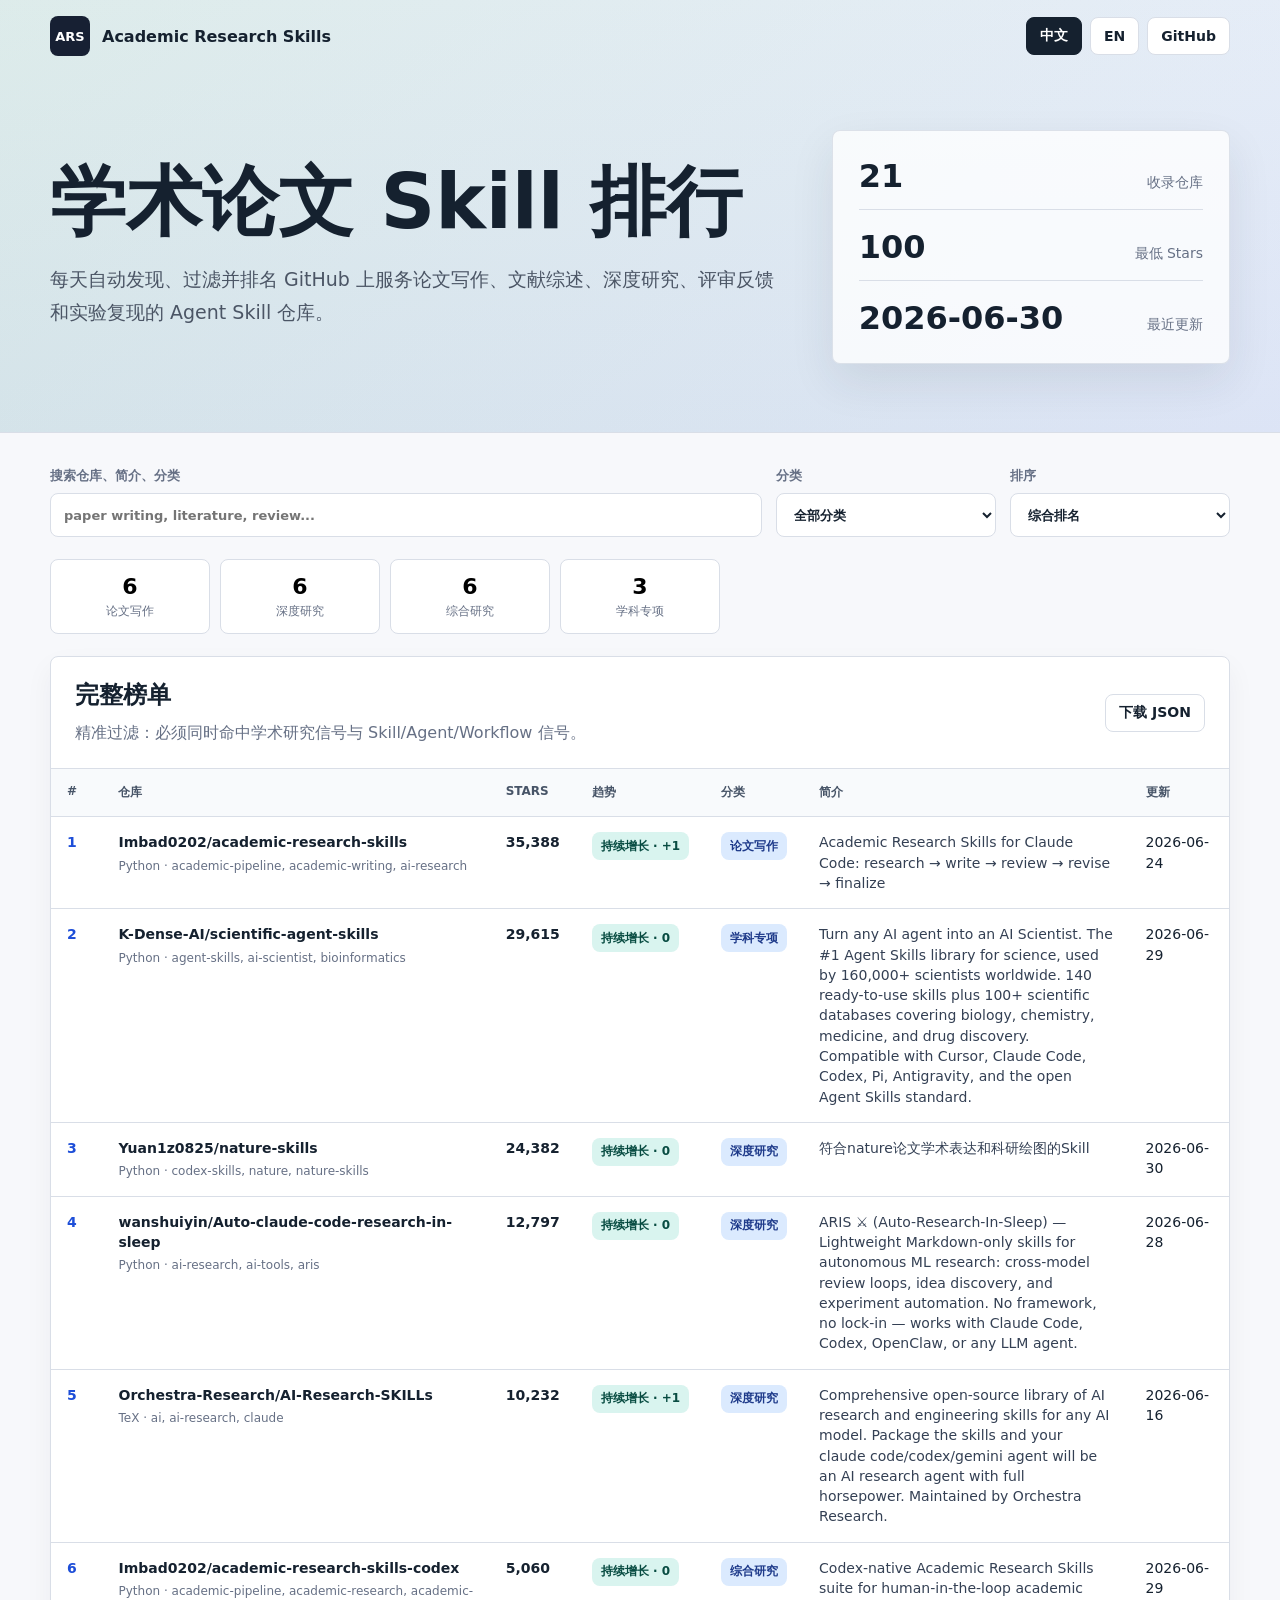
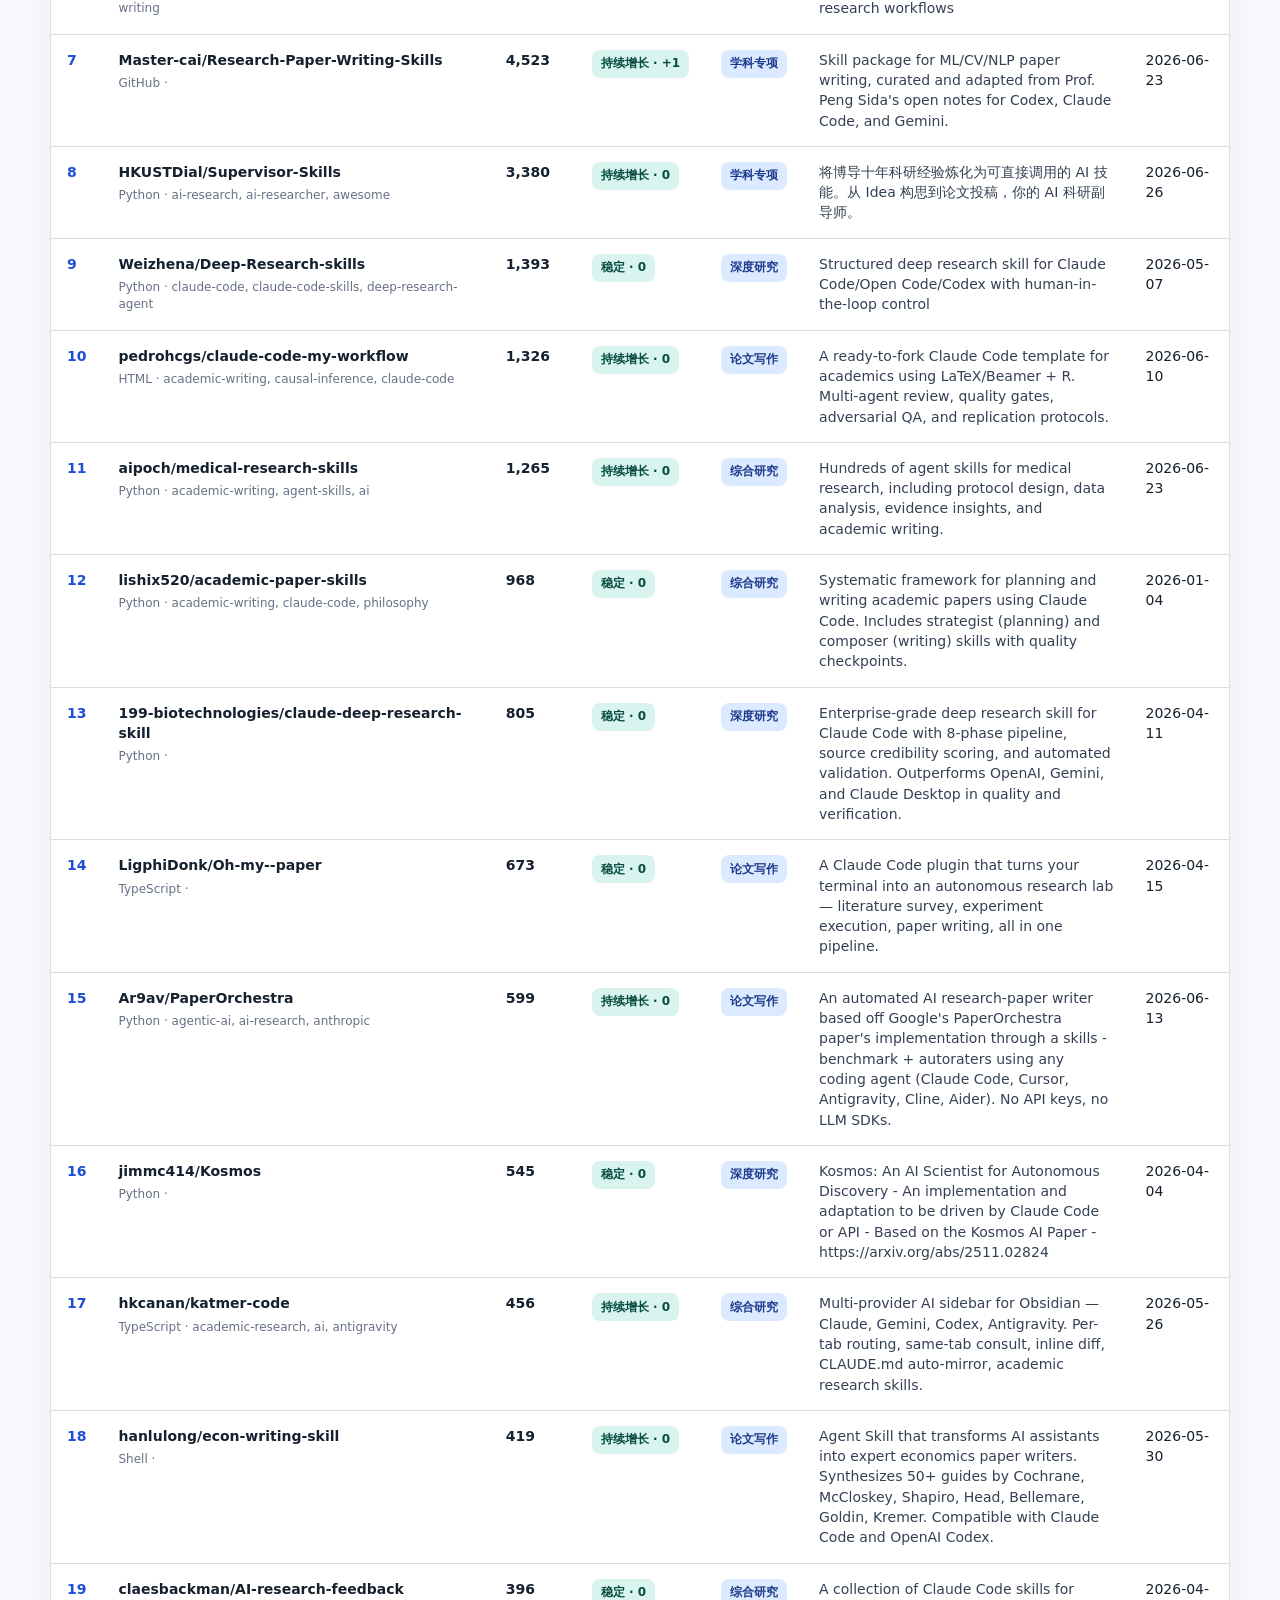
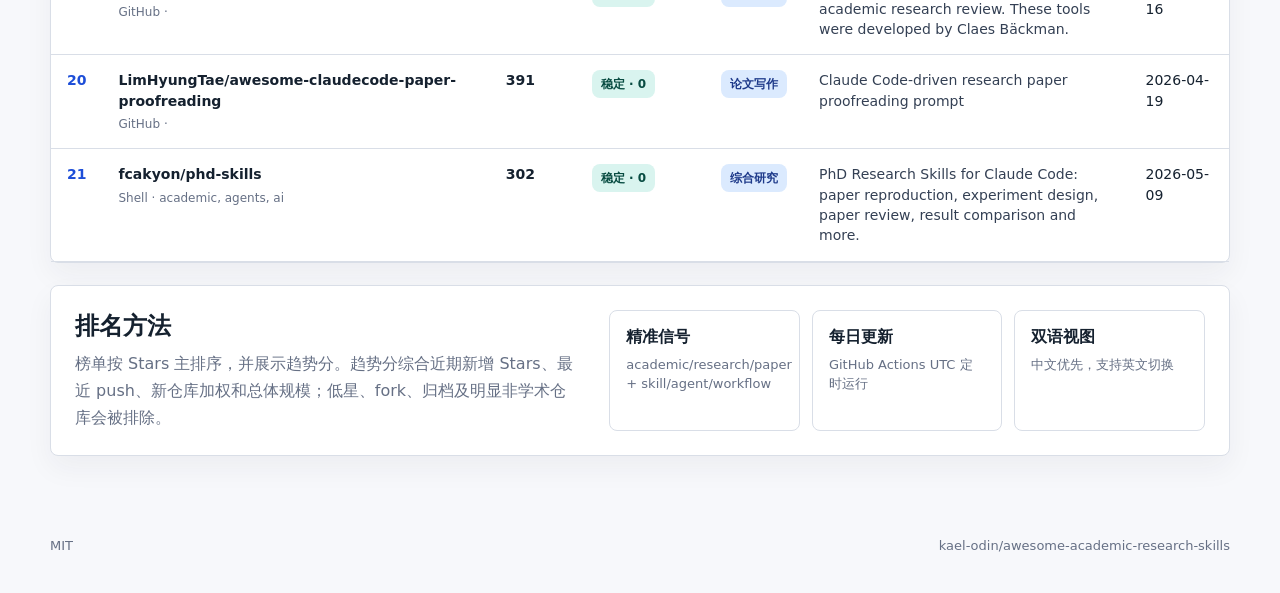
==== index.html @ 0d62a970 "feat: initialize academic research skills ranking" ====
<!doctype html>
<html lang="zh-CN">
  <head>
    <meta charset="utf-8" />
    <meta name="viewport" content="width=device-width, initial-scale=1" />
    <meta
      name="description"
      content="Daily ranking of academic paper, deep research, literature review, and research agent skills on GitHub."
    />
    <title>Academic Research Skills Ranking</title>
    <link rel="stylesheet" href="assets/styles.css" />
  </head>
  <body>
    <header class="site-header">
      <nav class="nav">
        <a class="brand" href="./" aria-label="Academic Research Skills">
          <span class="brand-mark">ARS</span>
          <span class="brand-text">Academic Research Skills</span>
        </a>
        <div class="nav-actions" aria-label="Language switch">
          <button class="lang-button active" type="button" data-lang="zh">中文</button>
          <button class="lang-button" type="button" data-lang="en">EN</button>
          <a class="github-link" href="https://github.com/kael-odin/awesome-academic-research-skills">GitHub</a>
        </div>
      </nav>

      <section class="hero">
        <div class="hero-copy">
          <h1 data-i18n="heroTitle">学术论文 Skill 排行</h1>
          <p data-i18n="heroSubtitle">
            每天自动发现、过滤并排名 GitHub 上服务论文写作、文献综述、深度研究、评审反馈和实验复现的 Agent Skill 仓库。
          </p>
        </div>
        <div class="hero-panel" aria-label="Ranking summary">
          <div>
            <span class="metric-value" id="totalRepos">0</span>
            <span class="metric-label" data-i18n="repos">收录仓库</span>
          </div>
          <div>
            <span class="metric-value" id="minStars">100</span>
            <span class="metric-label" data-i18n="minStars">最低 Stars</span>
          </div>
          <div>
            <span class="metric-value" id="updatedAt">-</span>
            <span class="metric-label" data-i18n="updated">最近更新</span>
          </div>
        </div>
      </section>
    </header>

    <main>
      <section class="controls" aria-label="Ranking controls">
        <label class="search-field">
          <span data-i18n="searchLabel">搜索仓库、简介、分类</span>
          <input id="searchInput" type="search" placeholder="paper writing, literature, review..." />
        </label>
        <label class="select-field">
          <span data-i18n="categoryLabel">分类</span>
          <select id="categoryFilter">
            <option value="all" data-i18n="allCategories">全部分类</option>
          </select>
        </label>
        <label class="select-field">
          <span data-i18n="sortLabel">排序</span>
          <select id="sortSelect">
            <option value="rank" data-i18n="sortRank">综合排名</option>
            <option value="trend" data-i18n="sortTrend">趋势优先</option>
            <option value="stars" data-i18n="sortStars">Stars 优先</option>
            <option value="updated" data-i18n="sortUpdated">最近更新</option>
          </select>
        </label>
      </section>

      <section class="category-strip" id="categoryStrip" aria-label="Category summary"></section>

      <section class="table-section">
        <div class="table-header">
          <div>
            <h2 data-i18n="tableTitle">完整榜单</h2>
            <p data-i18n="tableHint">精准过滤：必须同时命中学术研究信号与 Skill/Agent/Workflow 信号。</p>
          </div>
          <a class="data-link" href="data/rankings.json" data-i18n="downloadJson">下载 JSON</a>
        </div>
        <div class="table-wrap">
          <table>
            <thead>
              <tr>
                <th>#</th>
                <th data-i18n="repo">仓库</th>
                <th>Stars</th>
                <th data-i18n="trend">趋势</th>
                <th data-i18n="category">分类</th>
                <th data-i18n="description">简介</th>
                <th data-i18n="updatedCol">更新</th>
              </tr>
            </thead>
            <tbody id="rankingBody"></tbody>
          </table>
        </div>
        <p class="empty-state" id="emptyState" hidden data-i18n="empty">没有匹配当前筛选条件的仓库。</p>
      </section>

      <section class="method-section">
        <div>
          <h2 data-i18n="methodTitle">排名方法</h2>
          <p data-i18n="methodCopy">
            榜单按 Stars 主排序，并展示趋势分。趋势分综合近期新增 Stars、最近 push、新仓库加权和总体规模；低星、fork、归档及明显非学术仓库会被排除。
          </p>
        </div>
        <div class="method-grid">
          <div>
            <strong data-i18n="methodA">精准信号</strong>
            <span data-i18n="methodADetail">academic/research/paper + skill/agent/workflow</span>
          </div>
          <div>
            <strong data-i18n="methodB">每日更新</strong>
            <span data-i18n="methodBDetail">GitHub Actions UTC 定时运行</span>
          </div>
          <div>
            <strong data-i18n="methodC">双语视图</strong>
            <span data-i18n="methodCDetail">中文优先，支持英文切换</span>
          </div>
        </div>
      </section>
    </main>

    <footer class="footer">
      <span>MIT</span>
      <span>kael-odin/awesome-academic-research-skills</span>
    </footer>

    <script src="data/rankings.js"></script>
    <script src="assets/app.js"></script>
  </body>
</html>
---- assets/styles.css ----
:root {
  --bg: #f7f8fb;
  --ink: #15212f;
  --muted: #667085;
  --line: #d9dee7;
  --panel: #ffffff;
  --accent: #0f766e;
  --accent-2: #1d4ed8;
  --gold: #b7791f;
  --shadow: 0 18px 45px rgba(31, 42, 55, 0.09);
}

* {
  box-sizing: border-box;
}

body {
  margin: 0;
  color: var(--ink);
  background: var(--bg);
  font-family:
    Inter, ui-sans-serif, system-ui, -apple-system, BlinkMacSystemFont, "Segoe UI", "Microsoft YaHei", sans-serif;
  letter-spacing: 0;
}

a {
  color: inherit;
}

.site-header {
  background:
    linear-gradient(135deg, rgba(15, 118, 110, 0.14), rgba(29, 78, 216, 0.1)),
    linear-gradient(180deg, #ffffff 0%, #f2f5f9 100%);
  border-bottom: 1px solid var(--line);
}

.nav,
.hero,
main,
.footer {
  width: min(1180px, calc(100% - 40px));
  margin: 0 auto;
}

.nav {
  min-height: 72px;
  display: flex;
  align-items: center;
  justify-content: space-between;
  gap: 20px;
}

.brand {
  display: inline-flex;
  align-items: center;
  gap: 12px;
  text-decoration: none;
  font-weight: 750;
}

.brand-mark {
  display: grid;
  place-items: center;
  width: 40px;
  height: 40px;
  border-radius: 8px;
  color: #ffffff;
  background: #172033;
  font-size: 13px;
}

.brand-text {
  font-size: 16px;
}

.nav-actions {
  display: flex;
  align-items: center;
  gap: 8px;
}

button,
select,
input {
  font: inherit;
}

.lang-button,
.github-link,
.data-link {
  border: 1px solid var(--line);
  background: #ffffff;
  color: var(--ink);
  min-height: 38px;
  border-radius: 8px;
  padding: 0 13px;
  text-decoration: none;
  display: inline-flex;
  align-items: center;
  justify-content: center;
  cursor: pointer;
  font-size: 14px;
  font-weight: 650;
}

.lang-button.active {
  background: var(--ink);
  color: #ffffff;
  border-color: var(--ink);
}

.hero {
  min-height: 360px;
  display: grid;
  grid-template-columns: minmax(0, 1.3fr) minmax(320px, 0.7fr);
  gap: 42px;
  align-items: center;
  padding: 52px 0 62px;
}

.hero h1 {
  margin: 0;
  font-size: clamp(42px, 7vw, 76px);
  line-height: 0.98;
  letter-spacing: 0;
}

.hero p {
  margin: 24px 0 0;
  max-width: 760px;
  color: #4b5565;
  font-size: 19px;
  line-height: 1.75;
}

.hero-panel {
  background: rgba(255, 255, 255, 0.78);
  border: 1px solid rgba(217, 222, 231, 0.9);
  box-shadow: var(--shadow);
  border-radius: 8px;
  padding: 26px;
  display: grid;
  gap: 18px;
}

.hero-panel > div {
  display: flex;
  align-items: baseline;
  justify-content: space-between;
  gap: 20px;
  padding-bottom: 14px;
  border-bottom: 1px solid var(--line);
}

.hero-panel > div:last-child {
  border-bottom: 0;
  padding-bottom: 0;
}

.metric-value {
  font-size: 32px;
  font-weight: 800;
}

.metric-label {
  color: var(--muted);
  font-size: 14px;
}

main {
  padding: 34px 0 54px;
}

.controls {
  display: grid;
  grid-template-columns: minmax(260px, 1fr) 220px 220px;
  gap: 14px;
  margin-bottom: 18px;
}

.search-field,
.select-field {
  display: grid;
  gap: 8px;
  color: var(--muted);
  font-size: 13px;
  font-weight: 650;
}

input,
select {
  width: 100%;
  min-height: 44px;
  border: 1px solid var(--line);
  border-radius: 8px;
  background: #ffffff;
  color: var(--ink);
  padding: 0 13px;
  outline: none;
}

input:focus,
select:focus,
button:focus-visible,
a:focus-visible {
  outline: 3px solid rgba(15, 118, 110, 0.22);
  outline-offset: 2px;
}

.category-strip {
  display: grid;
  grid-template-columns: repeat(7, minmax(120px, 1fr));
  gap: 10px;
  margin: 22px 0;
}

.category-card {
  background: #ffffff;
  border: 1px solid var(--line);
  border-radius: 8px;
  padding: 14px;
}

.category-card strong {
  display: block;
  font-size: 22px;
}

.category-card span {
  display: block;
  margin-top: 4px;
  color: var(--muted);
  font-size: 12px;
  line-height: 1.35;
}

.table-section,
.method-section {
  background: var(--panel);
  border: 1px solid var(--line);
  border-radius: 8px;
  box-shadow: 0 12px 28px rgba(31, 42, 55, 0.05);
}

.table-header {
  display: flex;
  align-items: center;
  justify-content: space-between;
  gap: 20px;
  padding: 22px 24px;
  border-bottom: 1px solid var(--line);
}

h2 {
  margin: 0;
  font-size: 24px;
}

.table-header p,
.method-section p {
  margin: 8px 0 0;
  color: var(--muted);
  line-height: 1.7;
}

.table-wrap {
  overflow-x: auto;
}

table {
  width: 100%;
  min-width: 980px;
  border-collapse: collapse;
}

th,
td {
  padding: 15px 16px;
  border-bottom: 1px solid var(--line);
  text-align: left;
  vertical-align: top;
}

th {
  color: #475467;
  background: #f8fafc;
  font-size: 12px;
  text-transform: uppercase;
}

td {
  font-size: 14px;
  line-height: 1.45;
}

.rank-cell {
  font-weight: 800;
  color: var(--accent-2);
}

.repo-cell a {
  font-weight: 750;
  text-decoration: none;
}

.repo-meta {
  display: block;
  color: var(--muted);
  margin-top: 5px;
  font-size: 12px;
}

.stars {
  font-weight: 800;
  white-space: nowrap;
}

.trend-pill,
.category-pill {
  display: inline-flex;
  align-items: center;
  min-height: 28px;
  border-radius: 8px;
  padding: 0 9px;
  font-size: 12px;
  font-weight: 750;
  white-space: nowrap;
}

.trend-pill {
  color: #084c42;
  background: #d9f4ef;
}

.trend-pill.hot {
  color: #7a3b00;
  background: #fef0c7;
}

.category-pill {
  color: #1e3a8a;
  background: #dbeafe;
}

.description-cell {
  max-width: 360px;
  color: #344054;
}

.empty-state {
  padding: 24px;
  color: var(--muted);
}

.method-section {
  margin-top: 22px;
  padding: 24px;
  display: grid;
  grid-template-columns: minmax(0, 0.85fr) minmax(280px, 1fr);
  gap: 28px;
}

.method-grid {
  display: grid;
  grid-template-columns: repeat(3, minmax(0, 1fr));
  gap: 12px;
}

.method-grid div {
  border: 1px solid var(--line);
  border-radius: 8px;
  padding: 16px;
}

.method-grid strong,
.method-grid span {
  display: block;
}

.method-grid span {
  margin-top: 8px;
  color: var(--muted);
  font-size: 13px;
  line-height: 1.45;
}

.footer {
  display: flex;
  justify-content: space-between;
  gap: 20px;
  padding: 28px 0 40px;
  color: var(--muted);
  font-size: 13px;
}

@media (max-width: 920px) {
  .hero,
  .method-section {
    grid-template-columns: 1fr;
  }

  .controls {
    grid-template-columns: 1fr;
  }

  .category-strip {
    grid-template-columns: repeat(2, minmax(0, 1fr));
  }

  .method-grid {
    grid-template-columns: 1fr;
  }
}

@media (max-width: 620px) {
  .nav,
  .hero,
  main,
  .footer {
    width: min(100% - 24px, 1180px);
  }

  .nav {
    align-items: flex-start;
    flex-direction: column;
    padding: 16px 0;
  }

  .brand-text {
    font-size: 14px;
  }

  .hero {
    min-height: 0;
    padding: 36px 0 42px;
  }

  .hero h1 {
    font-size: 44px;
  }

  .hero p {
    font-size: 16px;
  }

  .category-strip {
    grid-template-columns: 1fr;
  }

  .table-header,
  .footer {
    align-items: flex-start;
    flex-direction: column;
  }
}
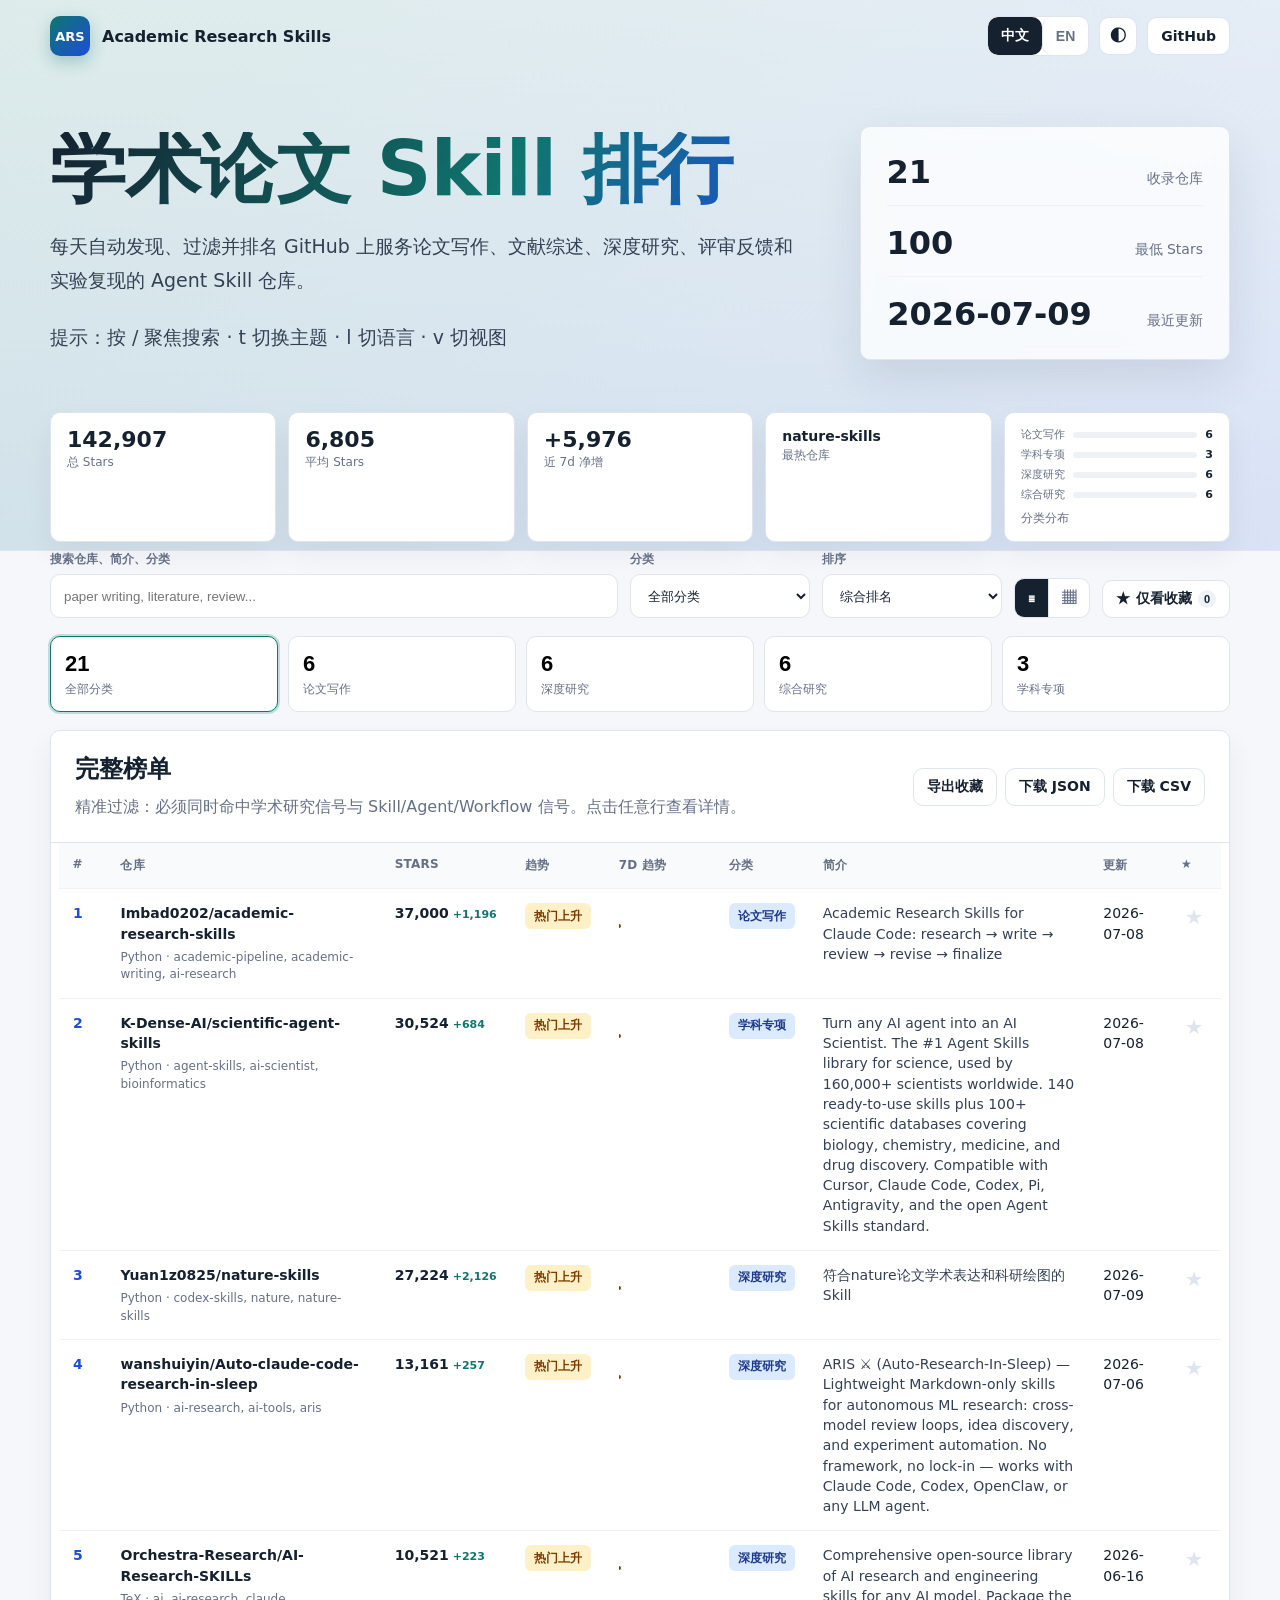
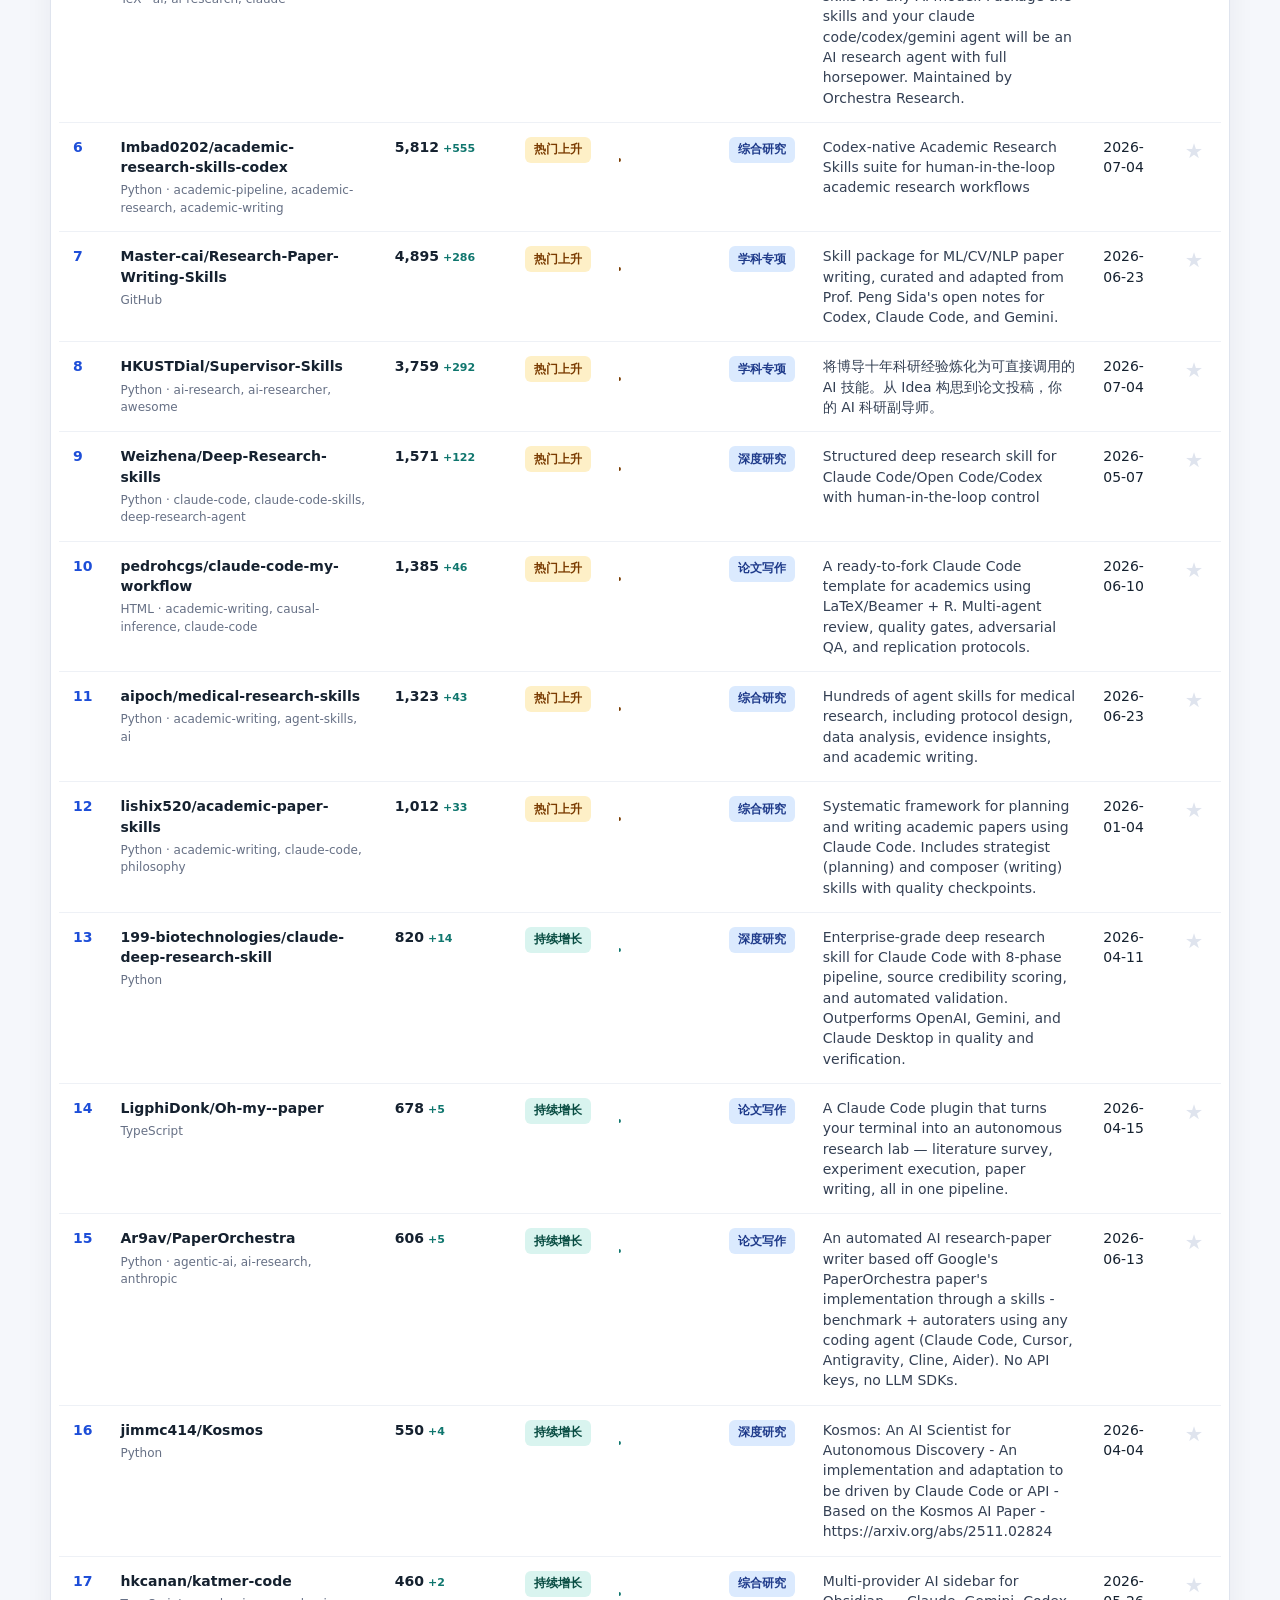
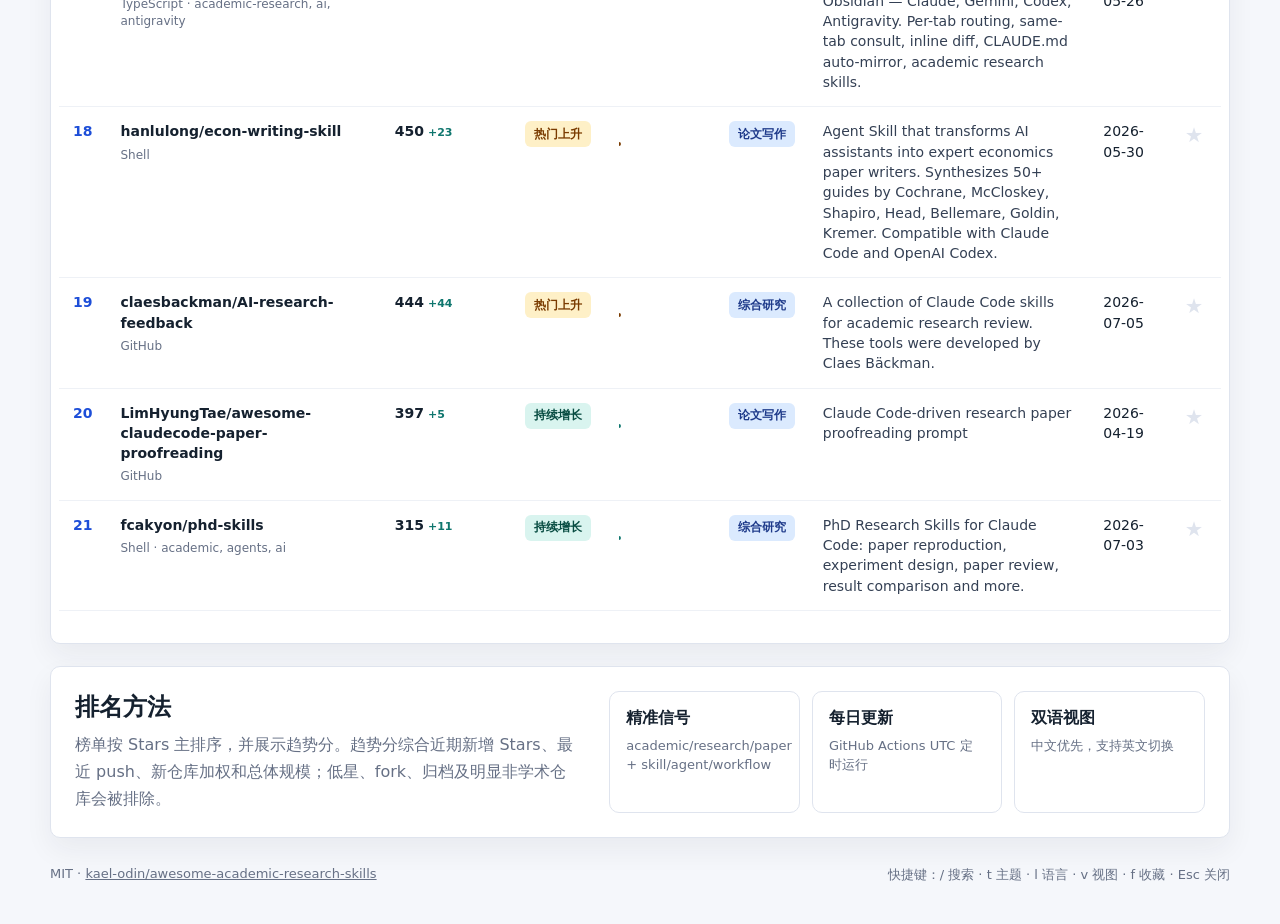
==== commit 0ce463fd: "feat: redesign dashboard with dark mode, card view, sparklines, drawer, favorites, URL state, shortc" ====
--- a/index.html
+++ b/index.html
@@ -1,26 +1,73 @@
 <!doctype html>
-<html lang="zh-CN">
+<html lang="zh-CN" data-theme="light">
   <head>
     <meta charset="utf-8" />
     <meta name="viewport" content="width=device-width, initial-scale=1" />
     <meta
       name="description"
-      content="Daily ranking of academic paper, deep research, literature review, and research agent skills on GitHub."
-    />
-    <title>Academic Research Skills Ranking</title>
+      content="面向中文用户的学术论文与科研 Agent Skill 每日排行榜 — 自动发现、过滤并排名 GitHub 上的 Claude Code / Codex / OpenCode 科研 Skill 仓库。A daily ranking of academic & research agent skills on GitHub."
+    />
+    <meta name="author" content="kael-odin" />
+    <meta
+      name="keywords"
+      content="academic research skills, agent skills, claude code, codex, opencode, paper writing, literature review, deep research, peer review, 科研 skill, 论文, 学术, awesome list"
+    />
+    <link rel="canonical" href="https://kael-odin.github.io/awesome-academic-research-skills/" />
+
+    <!-- Open Graph -->
+    <meta property="og:type" content="website" />
+    <meta property="og:locale" content="zh_CN" />
+    <meta property="og:locale:alternate" content="en_US" />
+    <meta property="og:url" content="https://kael-odin.github.io/awesome-academic-research-skills/" />
+    <meta property="og:site_name" content="Awesome Academic Research Skills" />
+    <meta property="og:title" content="学术论文 Skill 排行 · Awesome Academic Research Skills" />
+    <meta
+      property="og:description"
+      content="每天自动发现、过滤并排名 GitHub 上服务论文写作、文献综述、深度研究、评审反馈和实验复现的 Agent Skill 仓库。"
+    />
+    <meta property="og:image" content="https://kael-odin.github.io/awesome-academic-research-skills/assets/og-cover.svg" />
+
+    <!-- Twitter Card -->
+    <meta name="twitter:card" content="summary_large_image" />
+    <meta name="twitter:title" content="学术论文 Skill 排行 · Awesome Academic Research Skills" />
+    <meta
+      name="twitter:description"
+      content="每天自动发现、过滤并排名 GitHub 上服务论文写作、文献综述、深度研究、评审反馈和实验复现的 Agent Skill 仓库。"
+    />
+    <meta name="twitter:image" content="https://kael-odin.github.io/awesome-academic-research-skills/assets/og-cover.svg" />
+
+    <title>学术论文 Skill 排行 · Awesome Academic Research Skills</title>
+
+    <!-- JSON-LD: structured data for search engines -->
+    <script type="application/ld+json" id="ld-json">
+      {
+        "@context": "https://schema.org",
+        "@type": "ItemList",
+        "name": "Awesome Academic Research Skills",
+        "description": "Daily ranking of academic & research agent skills on GitHub.",
+        "itemListElement": []
+      }
+    </script>
+
     <link rel="stylesheet" href="assets/styles.css" />
   </head>
   <body>
+    <a class="skip-link" href="#main" data-i18n="skipToContent">跳到主内容</a>
     <header class="site-header">
-      <nav class="nav">
+      <nav class="nav" aria-label="Primary">
         <a class="brand" href="./" aria-label="Academic Research Skills">
-          <span class="brand-mark">ARS</span>
+          <span class="brand-mark" aria-hidden="true">ARS</span>
           <span class="brand-text">Academic Research Skills</span>
         </a>
-        <div class="nav-actions" aria-label="Language switch">
-          <button class="lang-button active" type="button" data-lang="zh">中文</button>
-          <button class="lang-button" type="button" data-lang="en">EN</button>
-          <a class="github-link" href="https://github.com/kael-odin/awesome-academic-research-skills">GitHub</a>
+        <div class="nav-actions">
+          <div class="seg" role="group" aria-label="Language switch">
+            <button class="lang-button active" type="button" data-lang="zh" aria-pressed="true">中文</button>
+            <button class="lang-button" type="button" data-lang="en" aria-pressed="false">EN</button>
+          </div>
+          <button class="icon-button" id="themeToggle" type="button" aria-label="Toggle dark mode" title="主题 / Theme">
+            <span class="ico ico-sun" aria-hidden="true">◐</span>
+          </button>
+          <a class="github-link" href="https://github.com/kael-odin/awesome-academic-research-skills" aria-label="GitHub repository">GitHub</a>
         </div>
       </nav>
 
@@ -30,6 +77,7 @@
           <p data-i18n="heroSubtitle">
             每天自动发现、过滤并排名 GitHub 上服务论文写作、文献综述、深度研究、评审反馈和实验复现的 Agent Skill 仓库。
           </p>
+          <p class="hero-hint" data-i18n="heroHint">提示：按 / 聚焦搜索 · t 切换主题 · l 切语言 · v 切视图</p>
         </div>
         <div class="hero-panel" aria-label="Ranking summary">
           <div>
@@ -46,13 +94,15 @@
           </div>
         </div>
       </section>
+
+      <section class="stat-strip" id="statStrip" aria-label="Aggregate statistics"></section>
     </header>
 
-    <main>
+    <main id="main">
       <section class="controls" aria-label="Ranking controls">
         <label class="search-field">
           <span data-i18n="searchLabel">搜索仓库、简介、分类</span>
-          <input id="searchInput" type="search" placeholder="paper writing, literature, review..." />
+          <input id="searchInput" type="search" placeholder="paper writing, literature, review..." aria-label="Search" />
         </label>
         <label class="select-field">
           <span data-i18n="categoryLabel">分类</span>
@@ -67,8 +117,22 @@
             <option value="trend" data-i18n="sortTrend">趋势优先</option>
             <option value="stars" data-i18n="sortStars">Stars 优先</option>
             <option value="updated" data-i18n="sortUpdated">最近更新</option>
+            <option value="delta30" data-i18n="sortDelta30">30 天增量</option>
           </select>
         </label>
+        <div class="seg seg-view" role="group" aria-label="View mode">
+          <button class="view-button active" type="button" data-view="table" aria-pressed="true" title="表格 / Table">
+            <span aria-hidden="true">≣</span><span class="sr-only" data-i18n="viewTable">表格</span>
+          </button>
+          <button class="view-button" type="button" data-view="card" aria-pressed="false" title="卡片 / Cards">
+            <span aria-hidden="true">▦</span><span class="sr-only" data-i18n="viewCard">卡片</span>
+          </button>
+        </div>
+        <button class="fav-toggle" id="favToggle" type="button" aria-pressed="false">
+          <span aria-hidden="true">★</span>
+          <span data-i18n="favoritesOnly">仅看收藏</span>
+          <span class="fav-count" id="favCount">0</span>
+        </button>
       </section>
 
       <section class="category-strip" id="categoryStrip" aria-label="Category summary"></section>
@@ -77,25 +141,32 @@
         <div class="table-header">
           <div>
             <h2 data-i18n="tableTitle">完整榜单</h2>
-            <p data-i18n="tableHint">精准过滤：必须同时命中学术研究信号与 Skill/Agent/Workflow 信号。</p>
-          </div>
-          <a class="data-link" href="data/rankings.json" data-i18n="downloadJson">下载 JSON</a>
-        </div>
-        <div class="table-wrap">
-          <table>
+            <p data-i18n="tableHint">精准过滤：必须同时命中学术研究信号与 Skill/Agent/Workflow 信号。点击任意行查看详情。</p>
+          </div>
+          <div class="table-actions">
+            <button class="data-link" id="exportFav" type="button" data-i18n="exportFav">导出收藏</button>
+            <a class="data-link" href="data/rankings.json" data-i18n="downloadJson">下载 JSON</a>
+            <a class="data-link" href="data/rankings.csv" data-i18n="downloadCsv">下载 CSV</a>
+          </div>
+        </div>
+        <div class="table-wrap" id="rankingView">
+          <table id="rankingTable">
             <thead>
               <tr>
                 <th>#</th>
                 <th data-i18n="repo">仓库</th>
                 <th>Stars</th>
                 <th data-i18n="trend">趋势</th>
+                <th data-i18n="spark">7d 趋势</th>
                 <th data-i18n="category">分类</th>
                 <th data-i18n="description">简介</th>
                 <th data-i18n="updatedCol">更新</th>
+                <th><span aria-hidden="true">★</span></th>
               </tr>
             </thead>
             <tbody id="rankingBody"></tbody>
           </table>
+          <div class="card-grid" id="cardGrid" hidden></div>
         </div>
         <p class="empty-state" id="emptyState" hidden data-i18n="empty">没有匹配当前筛选条件的仓库。</p>
       </section>
@@ -124,12 +195,25 @@
       </section>
     </main>
 
+    <aside class="drawer" id="drawer" role="dialog" aria-modal="true" aria-labelledby="drawerTitle" hidden>
+      <div class="drawer-inner">
+        <div class="drawer-head">
+          <h3 id="drawerTitle">—</h3>
+          <button class="icon-button" id="drawerClose" type="button" aria-label="Close">✕</button>
+        </div>
+        <div class="drawer-body" id="drawerBody"></div>
+        <div class="drawer-foot" id="drawerFoot"></div>
+      </div>
+      <div class="drawer-scrim" id="drawerScrim"></div>
+    </aside>
+
     <footer class="footer">
-      <span>MIT</span>
-      <span>kael-odin/awesome-academic-research-skills</span>
+      <span>MIT · <a href="https://github.com/kael-odin/awesome-academic-research-skills">kael-odin/awesome-academic-research-skills</a></span>
+      <span data-i18n="shortcuts">快捷键：/ 搜索 · t 主题 · l 语言 · v 视图 · f 收藏 · Esc 关闭</span>
     </footer>
 
     <script src="data/rankings.js"></script>
+    <script src="data/history.js" onerror="window.ACADEMIC_SKILLS_HISTORY=null;"></script>
     <script src="assets/app.js"></script>
   </body>
 </html>
--- a/assets/styles.css
+++ b/assets/styles.css
@@ -1,44 +1,130 @@
+/* ============================================================
+   Awesome Academic Research Skills — design system
+   Tokens → light/dark · components → layout → responsive
+   ============================================================ */
+
 :root {
-  --bg: #f7f8fb;
-  --ink: #15212f;
-  --muted: #667085;
-  --line: #d9dee7;
-  --panel: #ffffff;
-  --accent: #0f766e;
-  --accent-2: #1d4ed8;
-  --gold: #b7791f;
-  --shadow: 0 18px 45px rgba(31, 42, 55, 0.09);
-}
-
-* {
-  box-sizing: border-box;
-}
+  /* palette — light (default) */
+  --ars-bg: #f5f7fb;
+  --ars-bg-grad-1: rgba(15, 118, 110, 0.14);
+  --ars-bg-grad-2: rgba(29, 78, 216, 0.10);
+  --ars-bg-grad-3: #ffffff;
+  --ars-bg-grad-4: #eef3f9;
+  --ars-ink: #15212f;
+  --ars-ink-soft: #344054;
+  --ars-muted: #667085;
+  --ars-line: #dfe4ee;
+  --ars-line-soft: #eef1f6;
+  --ars-panel: #ffffff;
+  --ars-panel-2: #f8fafc;
+  --ars-accent: #0f766e;
+  --ars-accent-2: #1d4ed8;
+  --ars-gold: #b7791f;
+  --ars-shadow-1: 0 12px 28px rgba(31, 42, 55, 0.06);
+  --ars-shadow-2: 0 18px 45px rgba(31, 42, 55, 0.10);
+  --ars-shadow-hover: 0 22px 50px rgba(31, 42, 55, 0.14);
+  --ars-trend-hot-fg: #7a3b00;
+  --ars-trend-hot-bg: #fef0c7;
+  --ars-trend-rise-fg: #084c42;
+  --ars-trend-rise-bg: #d9f4ef;
+  --ars-trend-steady-fg: #475467;
+  --ars-trend-steady-bg: #e9edf3;
+  --ars-cat-fg: #1e3a8a;
+  --ars-cat-bg: #dbeafe;
+  --ars-focus: rgba(15, 118, 110, 0.22);
+  --ars-fav: #f59e0b;
+
+  /* scale */
+  --ars-space-1: 4px;
+  --ars-space-2: 8px;
+  --ars-space-3: 12px;
+  --ars-space-4: 16px;
+  --ars-space-5: 20px;
+  --ars-space-6: 24px;
+  --ars-space-7: 32px;
+  --ars-space-8: 44px;
+  --ars-radius: 10px;
+  --ars-radius-sm: 7px;
+  --ars-radius-lg: 14px;
+  --ars-maxw: 1180px;
+  --ars-font: Inter, ui-sans-serif, system-ui, -apple-system, BlinkMacSystemFont, "Segoe UI", "Microsoft YaHei", sans-serif;
+}
+
+[data-theme="dark"] {
+  --ars-bg: #0e1521;
+  --ars-bg-grad-1: rgba(15, 118, 110, 0.22);
+  --ars-bg-grad-2: rgba(29, 78, 216, 0.18);
+  --ars-bg-grad-3: #131c2c;
+  --ars-bg-grad-4: #0c1320;
+  --ars-ink: #e6ebf2;
+  --ars-ink-soft: #c6ced9;
+  --ars-muted: #8a94a6;
+  --ars-line: #25304a;
+  --ars-line-soft: #1b2438;
+  --ars-panel: #161f30;
+  --ars-panel-2: #11192a;
+  --ars-accent: #2dd4bf;
+  --ars-accent-2: #60a5fa;
+  --ars-gold: #d6a64b;
+  --ars-shadow-1: 0 12px 30px rgba(0, 0, 0, 0.35);
+  --ars-shadow-2: 0 18px 45px rgba(0, 0, 0, 0.45);
+  --ars-shadow-hover: 0 24px 55px rgba(0, 0, 0, 0.55);
+  --ars-trend-hot-fg: #ffd7a0;
+  --ars-trend-hot-bg: #3a2a10;
+  --ars-trend-rise-fg: #9ee7d8;
+  --ars-trend-rise-bg: #0e3a35;
+  --ars-trend-steady-fg: #aeb6c4;
+  --ars-trend-steady-bg: #1d2436;
+  --ars-cat-fg: #bcd3ff;
+  --ars-cat-bg: #16264a;
+  --ars-focus: rgba(45, 212, 191, 0.32);
+  --ars-fav: #fbbf24;
+}
+
+* { box-sizing: border-box; }
+
+html { scroll-behavior: smooth; }
 
 body {
   margin: 0;
-  color: var(--ink);
-  background: var(--bg);
-  font-family:
-    Inter, ui-sans-serif, system-ui, -apple-system, BlinkMacSystemFont, "Segoe UI", "Microsoft YaHei", sans-serif;
-  letter-spacing: 0;
-}
-
-a {
-  color: inherit;
-}
-
+  color: var(--ars-ink);
+  background: var(--ars-bg);
+  font-family: var(--ars-font);
+  font-feature-settings: "tnum" 1, "cv05" 1;
+  -webkit-font-smoothing: antialiased;
+  text-rendering: optimizeLegibility;
+  transition: background-color 0.25s ease, color 0.25s ease;
+}
+
+a { color: inherit; }
+
+.sr-only {
+  position: absolute;
+  width: 1px; height: 1px;
+  padding: 0; margin: -1px;
+  overflow: hidden; clip: rect(0,0,0,0);
+  white-space: nowrap; border: 0;
+}
+
+.skip-link {
+  position: absolute;
+  left: 12px; top: -60px;
+  background: var(--ars-ink); color: var(--ars-panel);
+  padding: 8px 14px; border-radius: var(--ars-radius-sm);
+  z-index: 200; transition: top 0.2s;
+}
+.skip-link:focus { top: 12px; }
+
+/* ---------- header / nav ---------- */
 .site-header {
   background:
-    linear-gradient(135deg, rgba(15, 118, 110, 0.14), rgba(29, 78, 216, 0.1)),
-    linear-gradient(180deg, #ffffff 0%, #f2f5f9 100%);
-  border-bottom: 1px solid var(--line);
-}
-
-.nav,
-.hero,
-main,
-.footer {
-  width: min(1180px, calc(100% - 40px));
+    linear-gradient(135deg, var(--ars-bg-grad-1), var(--ars-bg-grad-2)),
+    linear-gradient(180deg, var(--ars-bg-grad-3) 0%, var(--ars-bg-grad-4) 100%);
+  border-bottom: 1px solid var(--ars-line);
+}
+
+.nav, .hero, .stat-strip, main, .footer {
+  width: min(var(--ars-maxw), calc(100% - 40px));
   margin: 0 auto;
 }
 
@@ -51,405 +137,376 @@
 }
 
 .brand {
+  display: inline-flex; align-items: center; gap: 12px;
+  text-decoration: none; font-weight: 750;
+}
+.brand-mark {
+  display: grid; place-items: center;
+  width: 40px; height: 40px;
+  border-radius: var(--ars-radius);
+  color: #fff;
+  background: linear-gradient(135deg, var(--ars-accent), var(--ars-accent-2));
+  font-size: 13px; font-weight: 800;
+  box-shadow: 0 6px 16px rgba(15, 118, 110, 0.30);
+}
+.brand-text { font-size: 16px; }
+
+.nav-actions { display: flex; align-items: center; gap: 10px; }
+
+/* segmented control */
+.seg {
   display: inline-flex;
-  align-items: center;
-  gap: 12px;
-  text-decoration: none;
-  font-weight: 750;
-}
-
-.brand-mark {
-  display: grid;
-  place-items: center;
-  width: 40px;
-  height: 40px;
-  border-radius: 8px;
-  color: #ffffff;
-  background: #172033;
-  font-size: 13px;
-}
-
-.brand-text {
-  font-size: 16px;
-}
-
-.nav-actions {
-  display: flex;
-  align-items: center;
-  gap: 8px;
-}
-
-button,
-select,
-input {
-  font: inherit;
-}
-
-.lang-button,
-.github-link,
-.data-link {
-  border: 1px solid var(--line);
-  background: #ffffff;
-  color: var(--ink);
+  border: 1px solid var(--ars-line);
+  border-radius: var(--ars-radius);
+  overflow: hidden;
+  background: var(--ars-panel);
+}
+.seg button {
+  border: 0; background: transparent;
+  color: var(--ars-muted);
+  min-height: 38px; padding: 0 13px;
+  font-size: 14px; font-weight: 650;
+  cursor: pointer; transition: background 0.15s, color 0.15s;
+}
+.seg button + button { border-left: 1px solid var(--ars-line); }
+.seg button.active { background: var(--ars-ink); color: var(--ars-panel); }
+[data-theme="dark"] .seg button.active { background: var(--ars-accent); color: #06120f; }
+
+.icon-button, .lang-button, .github-link, .data-link, .fav-toggle {
+  border: 1px solid var(--ars-line);
+  background: var(--ars-panel);
+  color: var(--ars-ink);
   min-height: 38px;
-  border-radius: 8px;
+  border-radius: var(--ars-radius);
   padding: 0 13px;
   text-decoration: none;
-  display: inline-flex;
-  align-items: center;
-  justify-content: center;
-  cursor: pointer;
-  font-size: 14px;
-  font-weight: 650;
-}
-
+  display: inline-flex; align-items: center; justify-content: center;
+  gap: 6px;
+  cursor: pointer; font-size: 14px; font-weight: 650;
+  transition: transform 0.15s, box-shadow 0.15s, border-color 0.15s;
+}
+.icon-button { min-width: 38px; padding: 0; font-size: 16px; }
+.icon-button:hover, .lang-button:hover, .github-link:hover,
+.data-link:hover, .fav-toggle:hover {
+  transform: translateY(-1px);
+  box-shadow: var(--ars-shadow-1);
+}
 .lang-button.active {
-  background: var(--ink);
-  color: #ffffff;
-  border-color: var(--ink);
-}
-
+  background: var(--ars-ink); color: var(--ars-panel); border-color: var(--ars-ink);
+}
+[data-theme="dark"] .lang-button.active { background: var(--ars-accent); color: #06120f; border-color: var(--ars-accent); }
+
+.fav-toggle[aria-pressed="true"] {
+  background: var(--ars-fav); color: #1a1205; border-color: var(--ars-fav);
+}
+.fav-count {
+  display: inline-grid; place-items: center;
+  min-width: 18px; height: 18px; padding: 0 5px;
+  border-radius: 9px; font-size: 11px; font-weight: 800;
+  background: var(--ars-line-soft); color: var(--ars-ink);
+}
+.fav-toggle[aria-pressed="true"] .fav-count { background: rgba(0,0,0,0.18); color: inherit; }
+
+/* ---------- hero ---------- */
 .hero {
-  min-height: 360px;
+  min-height: 340px;
   display: grid;
-  grid-template-columns: minmax(0, 1.3fr) minmax(320px, 0.7fr);
+  grid-template-columns: minmax(0, 1.35fr) minmax(320px, 0.65fr);
   gap: 42px;
   align-items: center;
-  padding: 52px 0 62px;
-}
-
+  padding: 52px 0 50px;
+}
 .hero h1 {
   margin: 0;
   font-size: clamp(42px, 7vw, 76px);
-  line-height: 0.98;
-  letter-spacing: 0;
-}
-
-.hero p {
-  margin: 24px 0 0;
-  max-width: 760px;
-  color: #4b5565;
-  font-size: 19px;
-  line-height: 1.75;
-}
+  line-height: 0.98; letter-spacing: -0.01em;
+  background: linear-gradient(120deg, var(--ars-ink), var(--ars-accent) 60%, var(--ars-accent-2));
+  -webkit-background-clip: text; background-clip: text;
+  -webkit-text-fill-color: transparent;
+}
+.hero p { margin: 24px 0 0; max-width: 760px; color: var(--ars-ink-soft); font-size: 19px; line-height: 1.75; }
+.hero-hint { margin-top: 14px; color: var(--ars-muted); font-size: 13px; }
 
 .hero-panel {
   background: rgba(255, 255, 255, 0.78);
-  border: 1px solid rgba(217, 222, 231, 0.9);
-  box-shadow: var(--shadow);
-  border-radius: 8px;
+  border: 1px solid var(--ars-line);
+  box-shadow: var(--ars-shadow-2);
+  border-radius: var(--ars-radius);
   padding: 26px;
+  display: grid; gap: 18px;
+  backdrop-filter: blur(6px);
+}
+[data-theme="dark"] .hero-panel { background: rgba(22, 31, 48, 0.72); }
+.hero-panel > div {
+  display: flex; align-items: baseline; justify-content: space-between;
+  gap: 20px; padding-bottom: 14px; border-bottom: 1px solid var(--ars-line-soft);
+}
+.hero-panel > div:last-child { border-bottom: 0; padding-bottom: 0; }
+.metric-value { font-size: 32px; font-weight: 800; font-variant-numeric: tabular-nums; }
+.metric-label { color: var(--ars-muted); font-size: 14px; }
+
+/* ---------- stat strip ---------- */
+.stat-strip {
   display: grid;
-  gap: 18px;
-}
-
-.hero-panel > div {
-  display: flex;
-  align-items: baseline;
-  justify-content: space-between;
-  gap: 20px;
-  padding-bottom: 14px;
-  border-bottom: 1px solid var(--line);
-}
-
-.hero-panel > div:last-child {
-  border-bottom: 0;
-  padding-bottom: 0;
-}
-
-.metric-value {
-  font-size: 32px;
-  font-weight: 800;
-}
-
-.metric-label {
-  color: var(--muted);
-  font-size: 14px;
-}
-
-main {
-  padding: 34px 0 54px;
-}
-
+  grid-template-columns: repeat(auto-fit, minmax(150px, 1fr));
+  gap: 12px;
+  padding-bottom: 8px;
+}
+.stat-card {
+  background: var(--ars-panel);
+  border: 1px solid var(--ars-line);
+  border-radius: var(--ars-radius);
+  padding: 14px 16px;
+  box-shadow: var(--ars-shadow-1);
+}
+.stat-card .sv { font-size: 22px; font-weight: 800; font-variant-numeric: tabular-nums; }
+.stat-card .sv small { font-size: 13px; color: var(--ars-muted); font-weight: 650; }
+.stat-card .sl { color: var(--ars-muted); font-size: 12px; margin-top: 2px; }
+.cat-bar {
+  display: grid; gap: 5px; grid-template-columns: 1fr;
+}
+.cat-bar-row { display: flex; align-items: center; gap: 8px; font-size: 11px; color: var(--ars-muted); }
+.cat-bar-track { flex: 1; height: 6px; border-radius: 3px; background: var(--ars-line-soft); overflow: hidden; }
+.cat-bar-fill { height: 100%; border-radius: 3px; background: linear-gradient(90deg, var(--ars-accent), var(--ars-accent-2)); }
+.cat-bar-row b { color: var(--ars-ink); font-weight: 700; }
+
+/* ---------- controls ---------- */
 .controls {
   display: grid;
-  grid-template-columns: minmax(260px, 1fr) 220px 220px;
-  gap: 14px;
+  grid-template-columns: minmax(220px, 1fr) 180px 180px auto auto;
+  gap: 12px;
   margin-bottom: 18px;
-}
-
-.search-field,
-.select-field {
-  display: grid;
-  gap: 8px;
-  color: var(--muted);
-  font-size: 13px;
-  font-weight: 650;
-}
-
-input,
-select {
-  width: 100%;
-  min-height: 44px;
-  border: 1px solid var(--line);
-  border-radius: 8px;
-  background: #ffffff;
-  color: var(--ink);
-  padding: 0 13px;
-  outline: none;
-}
-
-input:focus,
-select:focus,
-button:focus-visible,
-a:focus-visible {
-  outline: 3px solid rgba(15, 118, 110, 0.22);
+  align-items: end;
+}
+.search-field, .select-field {
+  display: grid; gap: 6px;
+  color: var(--ars-muted); font-size: 12px; font-weight: 650;
+}
+input, select {
+  width: 100%; min-height: 44px;
+  border: 1px solid var(--ars-line);
+  border-radius: var(--ars-radius);
+  background: var(--ars-panel);
+  color: var(--ars-ink);
+  padding: 0 13px; outline: none;
+  transition: border-color 0.15s, box-shadow 0.15s;
+}
+input:focus, select:focus, button:focus-visible, a:focus-visible {
+  outline: 3px solid var(--ars-focus);
   outline-offset: 2px;
 }
-
+input:focus, select:focus { border-color: var(--ars-accent); }
+
+/* ---------- category strip ---------- */
 .category-strip {
   display: grid;
-  grid-template-columns: repeat(7, minmax(120px, 1fr));
+  grid-template-columns: repeat(auto-fit, minmax(120px, 1fr));
   gap: 10px;
-  margin: 22px 0;
-}
-
+  margin: 18px 0;
+}
 .category-card {
-  background: #ffffff;
-  border: 1px solid var(--line);
-  border-radius: 8px;
+  text-align: left;
+  background: var(--ars-panel);
+  border: 1px solid var(--ars-line);
+  border-radius: var(--ars-radius);
   padding: 14px;
-}
-
-.category-card strong {
-  display: block;
-  font-size: 22px;
-}
-
-.category-card span {
-  display: block;
-  margin-top: 4px;
-  color: var(--muted);
-  font-size: 12px;
-  line-height: 1.35;
-}
-
-.table-section,
+  cursor: pointer;
+  transition: transform 0.15s, box-shadow 0.15s, border-color 0.15s;
+}
+.category-card:hover { transform: translateY(-2px); box-shadow: var(--ars-shadow-1); border-color: var(--ars-accent); }
+.category-card.active { border-color: var(--ars-accent); box-shadow: 0 0 0 2px var(--ars-focus); }
+.category-card strong { display: block; font-size: 22px; font-variant-numeric: tabular-nums; }
+.category-card span { display: block; margin-top: 4px; color: var(--ars-muted); font-size: 12px; line-height: 1.35; }
+
+/* ---------- table ---------- */
+.table-section, .method-section {
+  background: var(--ars-panel);
+  border: 1px solid var(--ars-line);
+  border-radius: var(--ars-radius);
+  box-shadow: var(--ars-shadow-1);
+}
+.table-header {
+  display: flex; align-items: center; justify-content: space-between;
+  gap: 20px; padding: 22px 24px; border-bottom: 1px solid var(--ars-line);
+}
+.table-actions { display: flex; gap: 8px; flex-wrap: wrap; }
+h2 { margin: 0; font-size: 24px; }
+.table-header p, .method-section p { margin: 8px 0 0; color: var(--ars-muted); line-height: 1.7; }
+
+.table-wrap { padding: 0 8px; }
+table {
+  width: 100%; min-width: 1040px; border-collapse: collapse;
+}
+th, td { padding: 14px 14px; border-bottom: 1px solid var(--ars-line-soft); text-align: left; vertical-align: top; }
+th { color: var(--ars-muted); background: var(--ars-panel-2); font-size: 12px; text-transform: uppercase; letter-spacing: 0.02em; position: sticky; top: 0; }
+td { font-size: 14px; line-height: 1.45; }
+
+tbody tr { cursor: pointer; transition: background 0.12s; }
+tbody tr:hover, tbody tr:focus-within { background: var(--ars-panel-2); }
+.rank-cell { font-weight: 800; color: var(--ars-accent-2); font-variant-numeric: tabular-nums; }
+.repo-cell a { font-weight: 750; text-decoration: none; }
+.repo-cell a:hover { color: var(--ars-accent); }
+.repo-meta { display: block; color: var(--ars-muted); margin-top: 5px; font-size: 12px; }
+.stars { font-weight: 800; white-space: nowrap; font-variant-numeric: tabular-nums; }
+.delta-chip { display: inline-block; margin-left: 4px; font-size: 11px; color: var(--ars-accent); font-weight: 700; }
+
+.spark-cell { width: 110px; min-width: 90px; }
+.spark-cell svg { display: block; width: 100%; height: 28px; }
+
+.trend-pill, .category-pill {
+  display: inline-flex; align-items: center;
+  min-height: 26px; border-radius: 6px;
+  padding: 0 9px; font-size: 12px; font-weight: 750; white-space: nowrap;
+}
+.trend-pill { color: var(--ars-trend-rise-fg); background: var(--ars-trend-rise-bg); }
+.trend-pill.hot { color: var(--ars-trend-hot-fg); background: var(--ars-trend-hot-bg); }
+.trend-pill.steady { color: var(--ars-trend-steady-fg); background: var(--ars-trend-steady-bg); }
+.category-pill { color: var(--ars-cat-fg); background: var(--ars-cat-bg); }
+.description-cell { max-width: 360px; color: var(--ars-ink-soft); }
+
+.fav-star {
+  appearance: none; border: 0; background: transparent;
+  color: var(--ars-line); font-size: 18px; cursor: pointer;
+  transition: transform 0.15s, color 0.15s; padding: 2px 4px;
+}
+.fav-star:hover { transform: scale(1.2); }
+.fav-star.on { color: var(--ars-fav); }
+
+/* ---------- card view ---------- */
+.card-grid {
+  display: grid;
+  grid-template-columns: repeat(auto-fill, minmax(300px, 1fr));
+  gap: 16px;
+  padding: 16px 8px;
+}
+.repo-card {
+  background: var(--ars-panel);
+  border: 1px solid var(--ars-line);
+  border-radius: var(--ars-radius-lg);
+  padding: 18px;
+  box-shadow: var(--ars-shadow-1);
+  cursor: pointer;
+  transition: transform 0.18s, box-shadow 0.18s, border-color 0.18s;
+  display: flex; flex-direction: column; gap: 12px;
+  animation: fade-up 0.35s ease both;
+}
+.repo-card:hover { transform: translateY(-4px); box-shadow: var(--ars-shadow-hover); border-color: var(--ars-accent); }
+.card-top { display: flex; align-items: flex-start; justify-content: space-between; gap: 10px; }
+.card-rank {
+  display: inline-grid; place-items: center;
+  min-width: 30px; height: 30px; padding: 0 8px;
+  border-radius: 8px; font-weight: 800; font-size: 13px;
+  color: var(--ars-panel);
+  background: linear-gradient(135deg, var(--ars-accent), var(--ars-accent-2));
+}
+.card-rank.gold { background: linear-gradient(135deg, #d4a017, #b7791f); }
+.card-name { font-weight: 750; font-size: 15px; text-decoration: none; word-break: break-word; }
+.card-name:hover { color: var(--ars-accent); }
+.card-stars { font-size: 22px; font-weight: 800; font-variant-numeric: tabular-nums; }
+.card-stars small { font-size: 12px; color: var(--ars-muted); font-weight: 650; }
+.card-pills { display: flex; flex-wrap: wrap; gap: 6px; }
+.card-desc { color: var(--ars-ink-soft); font-size: 13px; line-height: 1.55; flex: 1; }
+.card-spark { width: 100%; height: 32px; }
+.card-meta { display: flex; justify-content: space-between; gap: 8px; color: var(--ars-muted); font-size: 11px; }
+
+.empty-state { padding: 24px; color: var(--ars-muted); }
+
+/* ---------- method ---------- */
 .method-section {
-  background: var(--panel);
-  border: 1px solid var(--line);
-  border-radius: 8px;
-  box-shadow: 0 12px 28px rgba(31, 42, 55, 0.05);
-}
-
-.table-header {
-  display: flex;
-  align-items: center;
-  justify-content: space-between;
-  gap: 20px;
-  padding: 22px 24px;
-  border-bottom: 1px solid var(--line);
-}
-
-h2 {
-  margin: 0;
-  font-size: 24px;
-}
-
-.table-header p,
-.method-section p {
-  margin: 8px 0 0;
-  color: var(--muted);
-  line-height: 1.7;
-}
-
-.table-wrap {
-  overflow-x: auto;
-}
-
-table {
-  width: 100%;
-  min-width: 980px;
-  border-collapse: collapse;
-}
-
-th,
-td {
-  padding: 15px 16px;
-  border-bottom: 1px solid var(--line);
-  text-align: left;
-  vertical-align: top;
-}
-
-th {
-  color: #475467;
-  background: #f8fafc;
-  font-size: 12px;
-  text-transform: uppercase;
-}
-
-td {
-  font-size: 14px;
-  line-height: 1.45;
-}
-
-.rank-cell {
-  font-weight: 800;
-  color: var(--accent-2);
-}
-
-.repo-cell a {
-  font-weight: 750;
-  text-decoration: none;
-}
-
-.repo-meta {
-  display: block;
-  color: var(--muted);
-  margin-top: 5px;
-  font-size: 12px;
-}
-
-.stars {
-  font-weight: 800;
-  white-space: nowrap;
-}
-
-.trend-pill,
-.category-pill {
-  display: inline-flex;
-  align-items: center;
-  min-height: 28px;
-  border-radius: 8px;
-  padding: 0 9px;
-  font-size: 12px;
-  font-weight: 750;
-  white-space: nowrap;
-}
-
-.trend-pill {
-  color: #084c42;
-  background: #d9f4ef;
-}
-
-.trend-pill.hot {
-  color: #7a3b00;
-  background: #fef0c7;
-}
-
-.category-pill {
-  color: #1e3a8a;
-  background: #dbeafe;
-}
-
-.description-cell {
-  max-width: 360px;
-  color: #344054;
-}
-
-.empty-state {
-  padding: 24px;
-  color: var(--muted);
-}
-
-.method-section {
-  margin-top: 22px;
-  padding: 24px;
+  margin-top: 22px; padding: 24px;
   display: grid;
   grid-template-columns: minmax(0, 0.85fr) minmax(280px, 1fr);
   gap: 28px;
 }
-
-.method-grid {
-  display: grid;
-  grid-template-columns: repeat(3, minmax(0, 1fr));
-  gap: 12px;
-}
-
-.method-grid div {
-  border: 1px solid var(--line);
-  border-radius: 8px;
-  padding: 16px;
-}
-
-.method-grid strong,
-.method-grid span {
-  display: block;
-}
-
-.method-grid span {
-  margin-top: 8px;
-  color: var(--muted);
-  font-size: 13px;
-  line-height: 1.45;
-}
-
+.method-grid { display: grid; grid-template-columns: repeat(3, minmax(0, 1fr)); gap: 12px; }
+.method-grid div { border: 1px solid var(--ars-line); border-radius: var(--ars-radius); padding: 16px; }
+.method-grid strong, .method-grid span { display: block; }
+.method-grid span { margin-top: 8px; color: var(--ars-muted); font-size: 13px; line-height: 1.45; }
+
+/* ---------- drawer ---------- */
+.drawer {
+  position: fixed; inset: 0; z-index: 120;
+  display: flex; justify-content: flex-end;
+  visibility: hidden;
+}
+.drawer.open { visibility: visible; }
+.drawer-scrim {
+  position: absolute; inset: 0;
+  background: rgba(10, 16, 26, 0.55);
+  opacity: 0; transition: opacity 0.25s ease;
+  backdrop-filter: blur(2px);
+}
+.drawer.open .drawer-scrim { opacity: 1; }
+.drawer-inner {
+  position: relative;
+  width: min(460px, 100%);
+  height: 100%;
+  background: var(--ars-panel);
+  border-left: 1px solid var(--ars-line);
+  box-shadow: var(--ars-shadow-2);
+  display: flex; flex-direction: column;
+  transform: translateX(100%);
+  transition: transform 0.28s cubic-bezier(0.22, 0.61, 0.36, 1);
+  overflow: hidden;
+}
+.drawer.open .drawer-inner { transform: translateX(0); }
+.drawer-head {
+  display: flex; align-items: flex-start; justify-content: space-between;
+  gap: 12px; padding: 20px 22px; border-bottom: 1px solid var(--ars-line-soft);
+}
+.drawer-head h3 { margin: 0; font-size: 18px; line-height: 1.35; word-break: break-word; }
+.drawer-body { padding: 20px 22px; overflow-y: auto; flex: 1; }
+.drawer-foot { padding: 16px 22px; border-top: 1px solid var(--ars-line-soft); display: flex; gap: 10px; flex-wrap: wrap; }
+.drawer-field { margin-bottom: 14px; }
+.drawer-field .lbl { color: var(--ars-muted); font-size: 11px; text-transform: uppercase; letter-spacing: 0.04em; margin-bottom: 4px; }
+.drawer-field .val { color: var(--ars-ink); font-size: 14px; line-height: 1.6; word-break: break-word; }
+.drawer-topics { display: flex; flex-wrap: wrap; gap: 6px; }
+.topic-chip { font-size: 11px; padding: 3px 8px; border-radius: 6px; background: var(--ars-panel-2); border: 1px solid var(--ars-line); color: var(--ars-ink-soft); }
+.sig-list { display: flex; flex-wrap: wrap; gap: 5px; }
+.sig-tag { font-size: 10px; padding: 2px 7px; border-radius: 5px; background: var(--ars-line-soft); color: var(--ars-muted); }
+.stat-row { display: grid; grid-template-columns: repeat(3, 1fr); gap: 10px; }
+.stat-row .sb { background: var(--ars-panel-2); border: 1px solid var(--ars-line-soft); border-radius: 8px; padding: 10px; text-align: center; }
+.stat-row .sb .n { font-size: 18px; font-weight: 800; font-variant-numeric: tabular-nums; }
+.stat-row .sb .k { font-size: 11px; color: var(--ars-muted); }
+
+/* ---------- footer ---------- */
 .footer {
-  display: flex;
-  justify-content: space-between;
-  gap: 20px;
-  padding: 28px 0 40px;
-  color: var(--muted);
-  font-size: 13px;
-}
-
-@media (max-width: 920px) {
-  .hero,
-  .method-section {
-    grid-template-columns: 1fr;
+  display: flex; justify-content: space-between; gap: 20px;
+  padding: 28px 0 40px; color: var(--ars-muted); font-size: 13px;
+}
+
+/* ---------- animations ---------- */
+@keyframes fade-up {
+  from { opacity: 0; transform: translateY(8px); }
+  to { opacity: 1; transform: translateY(0); }
+}
+@media (prefers-reduced-motion: reduce) {
+  *, *::before, *::after {
+    animation-duration: 0.01ms !important;
+    animation-iteration-count: 1 !important;
+    transition-duration: 0.01ms !important;
+    scroll-behavior: auto !important;
   }
-
-  .controls {
-    grid-template-columns: 1fr;
-  }
-
-  .category-strip {
-    grid-template-columns: repeat(2, minmax(0, 1fr));
-  }
-
-  .method-grid {
-    grid-template-columns: 1fr;
-  }
-}
-
-@media (max-width: 620px) {
-  .nav,
-  .hero,
-  main,
-  .footer {
-    width: min(100% - 24px, 1180px);
-  }
-
-  .nav {
-    align-items: flex-start;
-    flex-direction: column;
-    padding: 16px 0;
-  }
-
-  .brand-text {
-    font-size: 14px;
-  }
-
-  .hero {
-    min-height: 0;
-    padding: 36px 0 42px;
-  }
-
-  .hero h1 {
-    font-size: 44px;
-  }
-
-  .hero p {
-    font-size: 16px;
-  }
-
-  .category-strip {
-    grid-template-columns: 1fr;
-  }
-
-  .table-header,
-  .footer {
-    align-items: flex-start;
-    flex-direction: column;
-  }
-}
+}
+
+/* ---------- responsive ---------- */
+@media (max-width: 1000px) {
+  .controls { grid-template-columns: 1fr 1fr; }
+  .seg-view, .fav-toggle { grid-column: span 1; }
+}
+@media (max-width: 760px) {
+  .hero, .method-section { grid-template-columns: 1fr; }
+  .controls { grid-template-columns: 1fr; }
+  .category-strip { grid-template-columns: repeat(2, minmax(0, 1fr)); }
+  .method-grid { grid-template-columns: 1fr; }
+  .table-header, .footer { align-items: flex-start; flex-direction: column; }
+  .drawer-inner { width: 100%; }
+}
+@media (max-width: 560px) {
+  .nav { align-items: flex-start; flex-direction: column; padding: 14px 0; }
+  .brand-text { font-size: 14px; }
+  .hero { min-height: 0; padding: 32px 0 36px; }
+  .hero h1 { font-size: 42px; }
+  .category-strip { grid-template-columns: 1fr; }
+  .stat-row { grid-template-columns: 1fr 1fr; }
+}
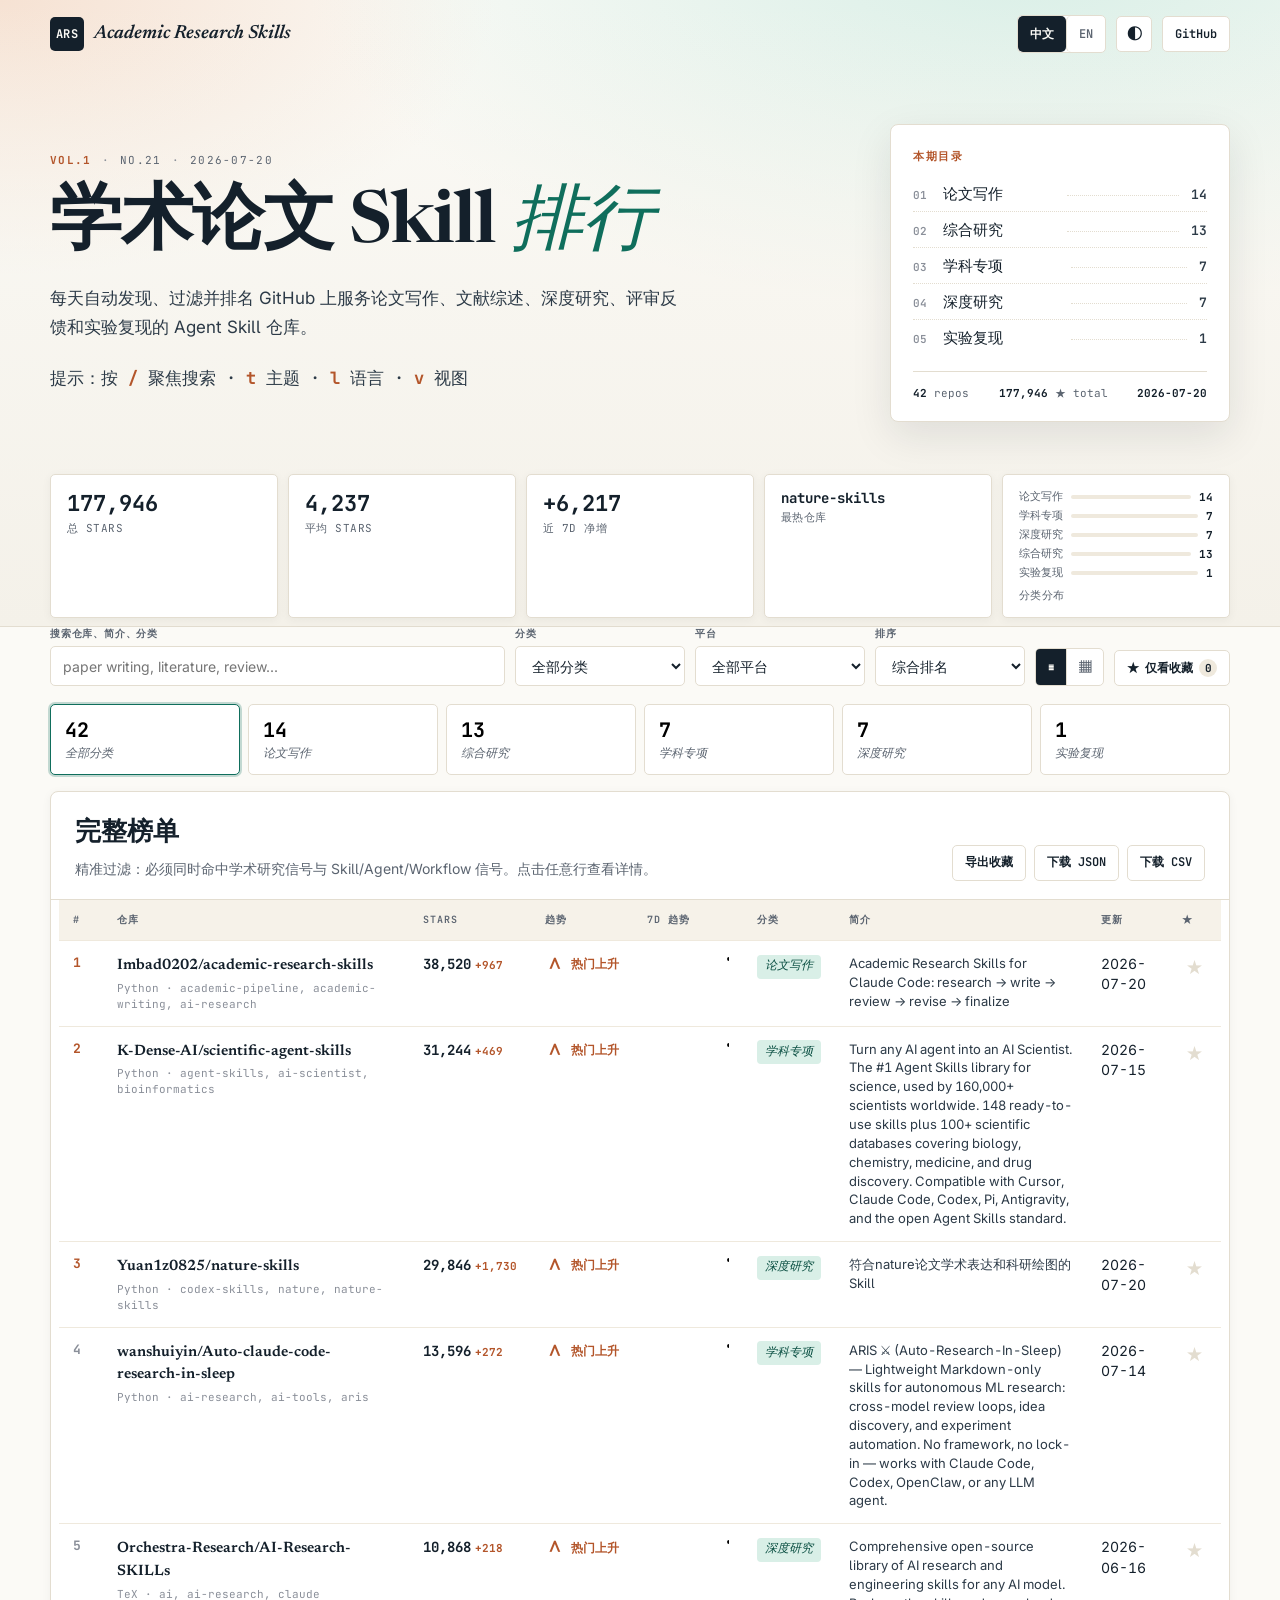
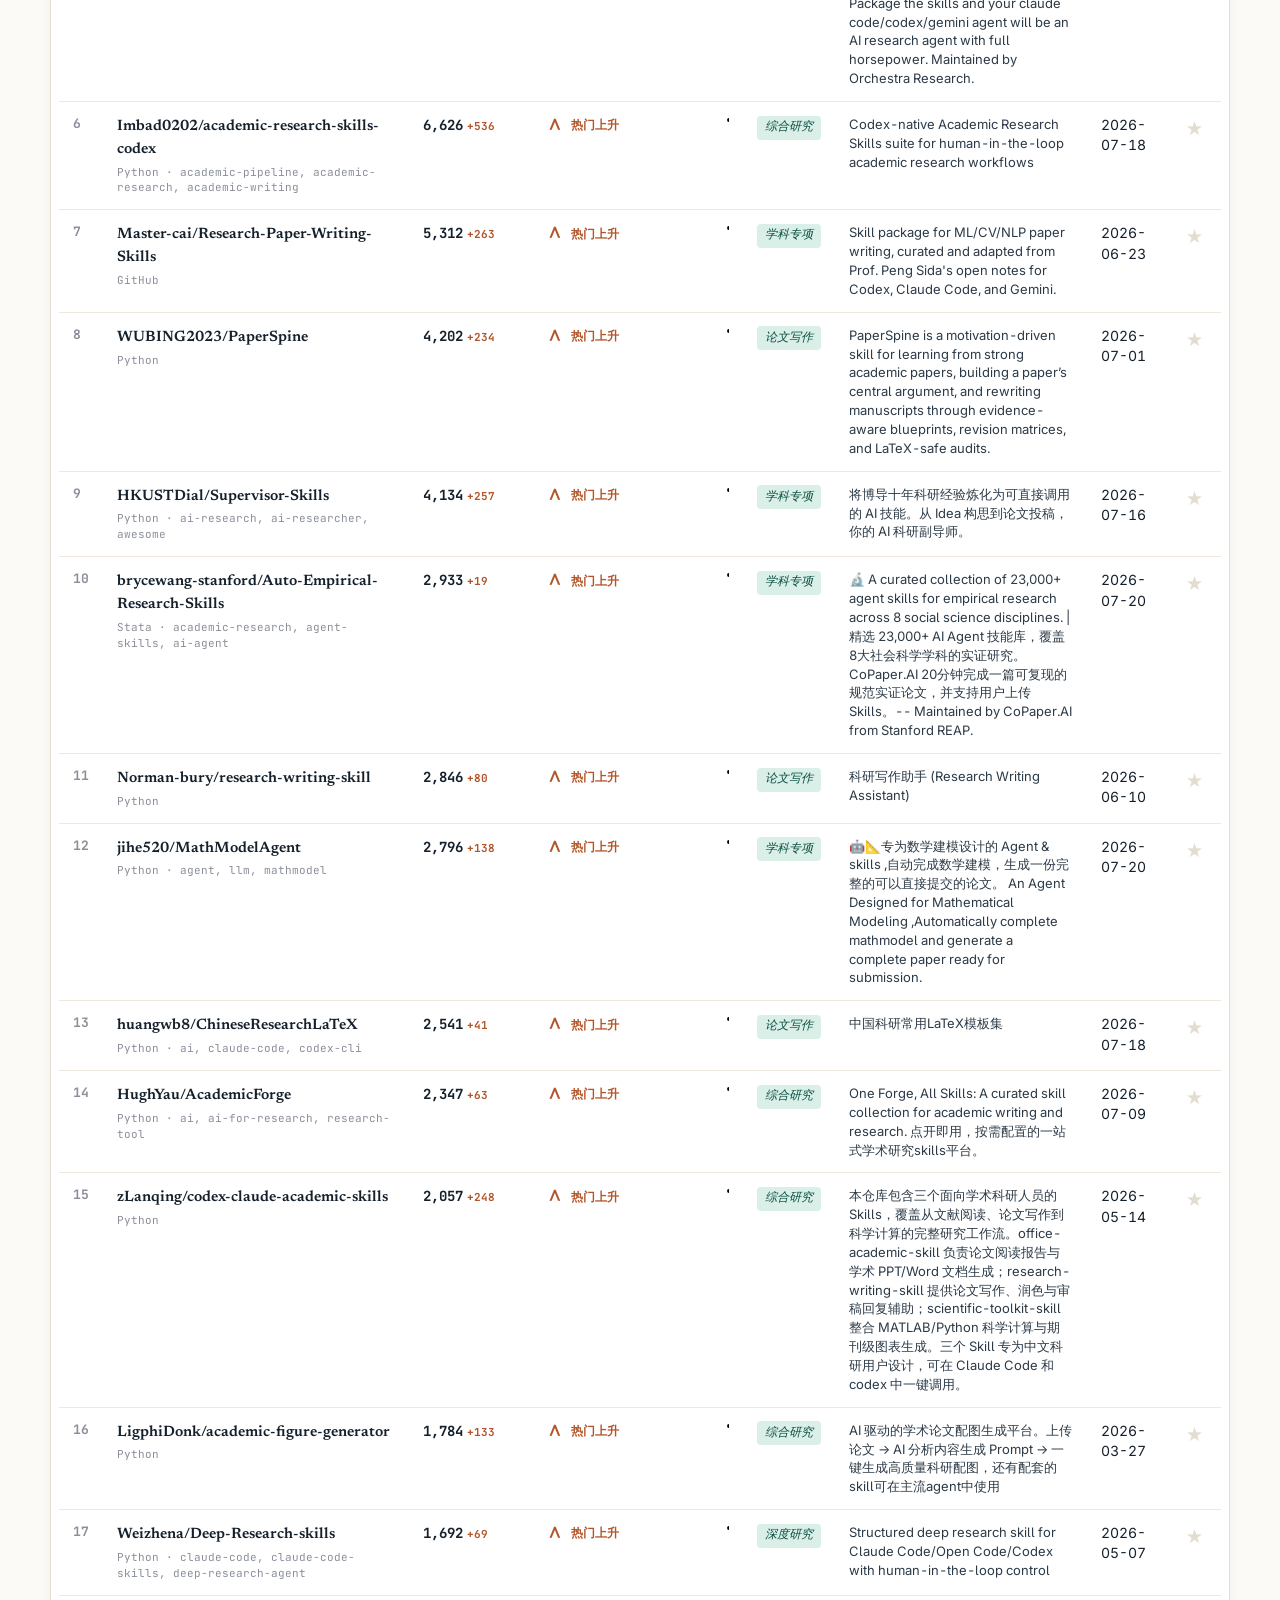
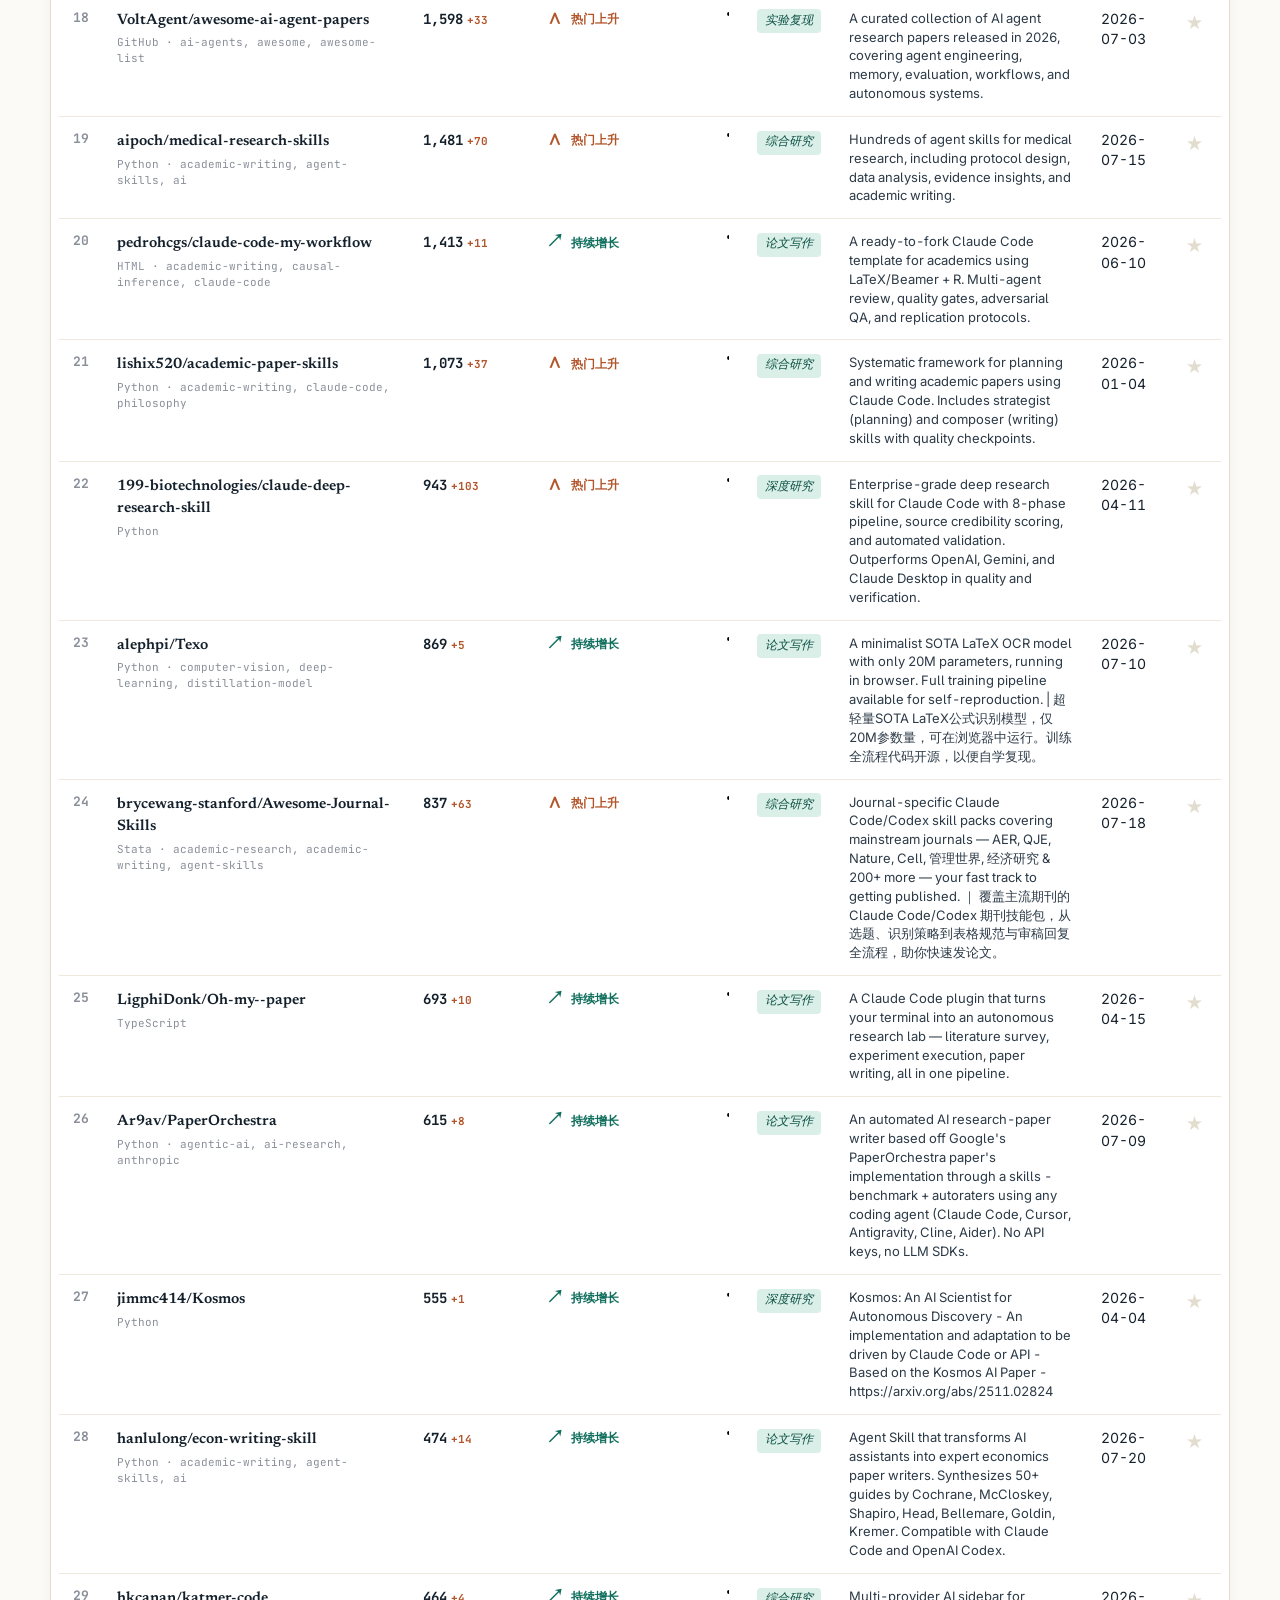
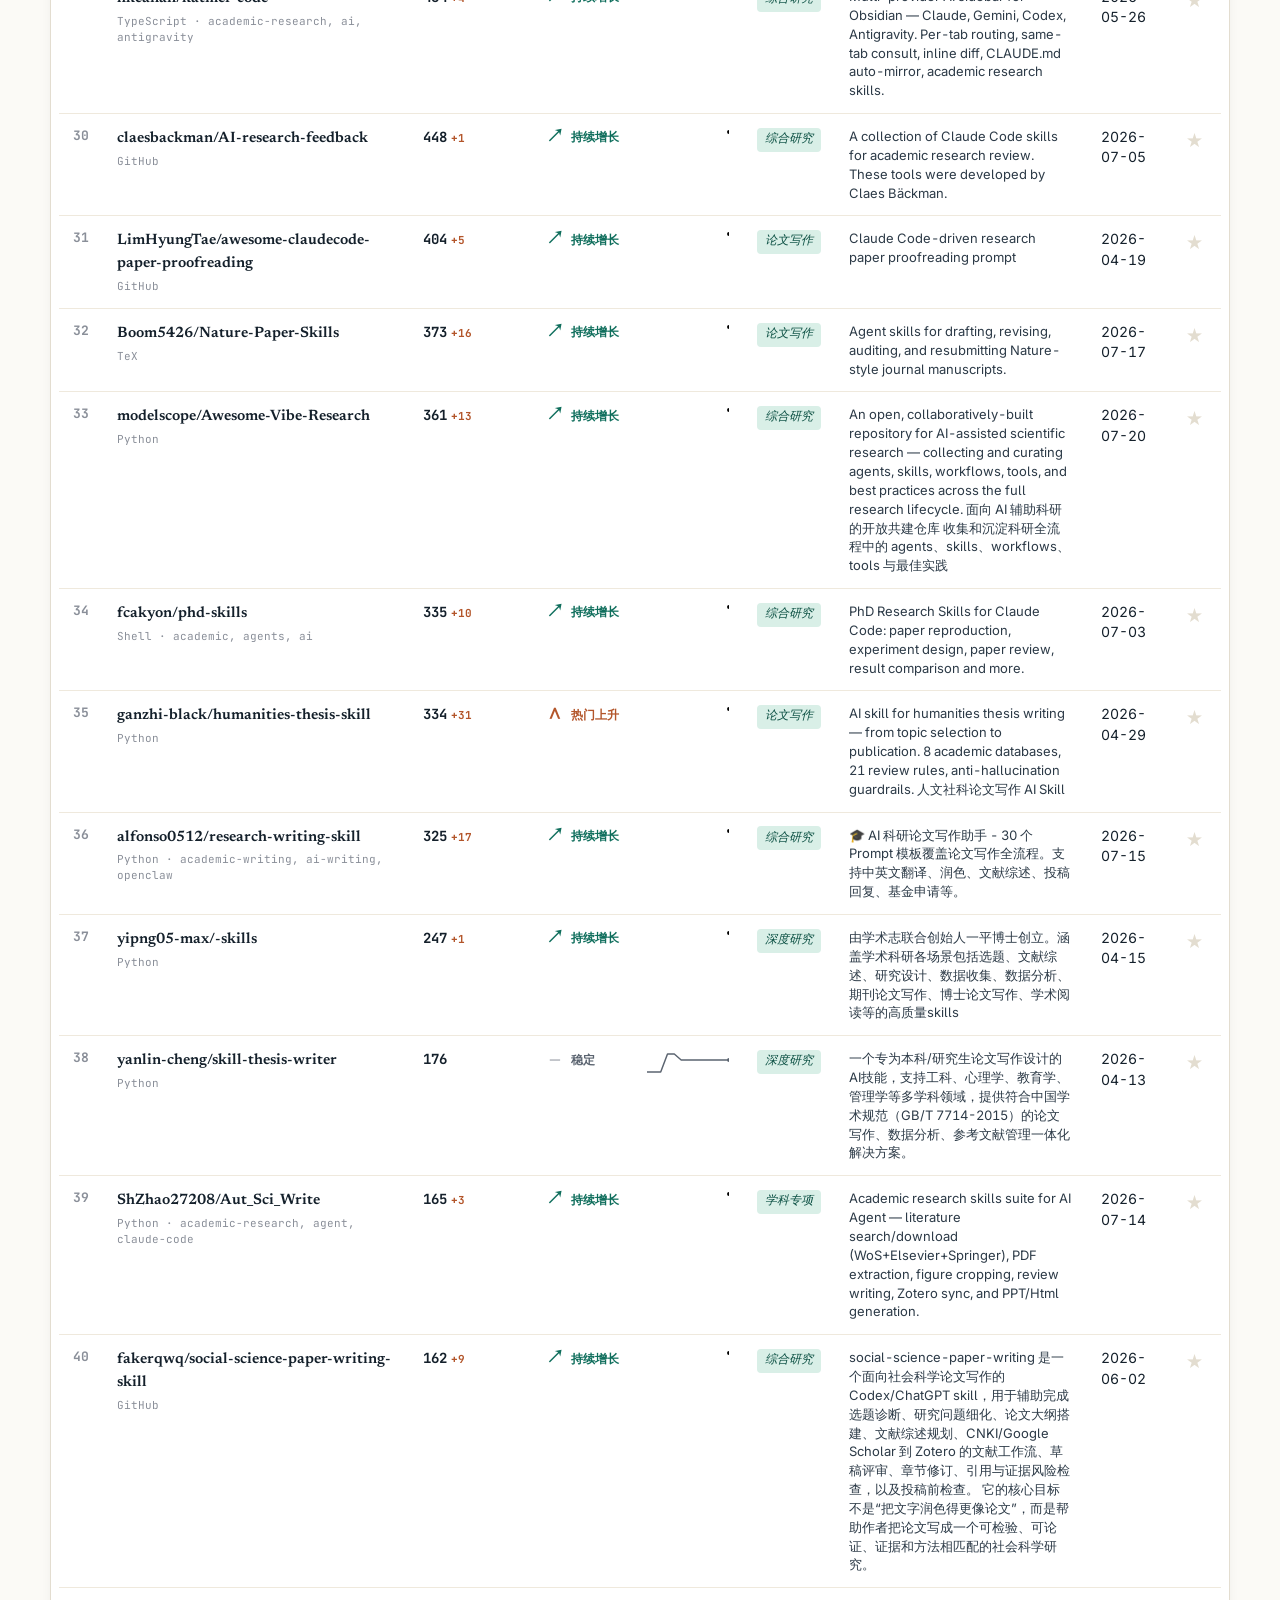
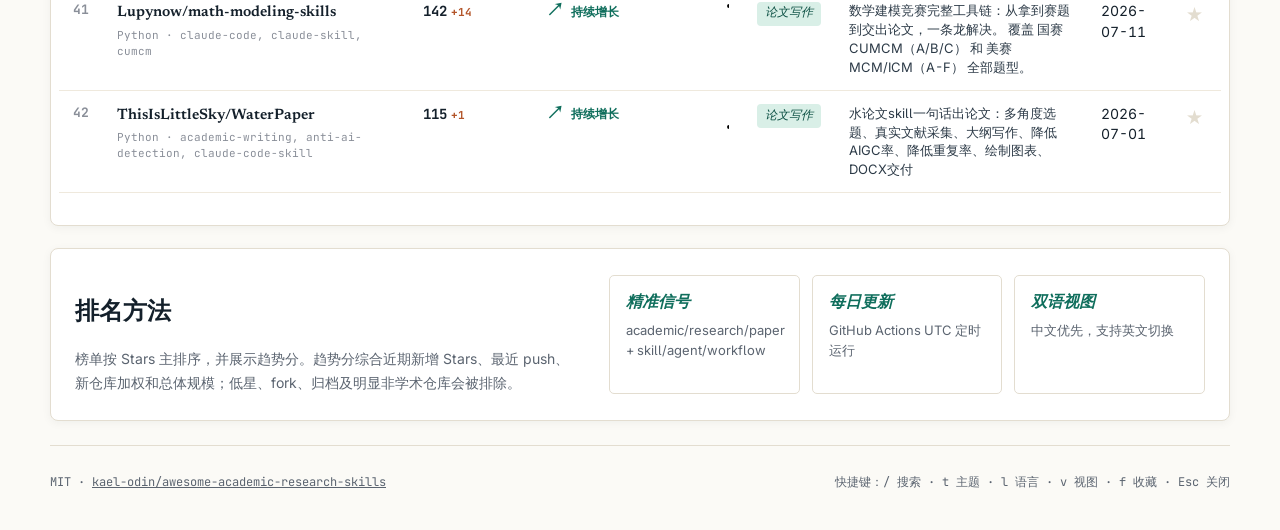
==== commit 771d08d2: "feat: editorial redesign, agent-platform filter, drawer fixes Visual redesign with a bibliographic/j" ====
--- a/index.html
+++ b/index.html
@@ -13,6 +13,9 @@
       content="academic research skills, agent skills, claude code, codex, opencode, paper writing, literature review, deep research, peer review, 科研 skill, 论文, 学术, awesome list"
     />
     <link rel="canonical" href="https://kael-odin.github.io/awesome-academic-research-skills/" />
+    <link rel="alternate" type="application/rss+xml" title="Awesome Academic Research Skills" href="https://kael-odin.github.io/awesome-academic-research-skills/feed.xml" />
+    <link rel="sitemap" type="application/xml" href="https://kael-odin.github.io/awesome-academic-research-skills/sitemap.xml" />
+    <link rel="icon" href="data:image/svg+xml,%3Csvg xmlns='http://www.w3.org/2000/svg' viewBox='0 0 64 64'%3E%3Crect width='64' height='64' rx='14' fill='%230f766e'/%3E%3Ctext x='32' y='42' font-family='sans-serif' font-size='26' font-weight='800' fill='white' text-anchor='middle'%3EARS%3C/text%3E%3C/svg%3E" />
 
     <!-- Open Graph -->
     <meta property="og:type" content="website" />
@@ -50,6 +53,9 @@
     </script>
 
     <link rel="stylesheet" href="assets/styles.css" />
+    <link rel="preconnect" href="https://fonts.googleapis.com" />
+    <link rel="preconnect" href="https://fonts.gstatic.com" crossorigin />
+    <link rel="stylesheet" href="https://fonts.googleapis.com/css2?family=Newsreader:ital,opsz,wght@0,6..72,400;0,6..72,500;0,6..72,600;0,6..72,700;1,6..72,400;1,6..72,500&family=Inter:wght@400;500;600;700;800&family=JetBrains+Mono:wght@400;500;600;700&display=swap" />
   </head>
   <body>
     <a class="skip-link" href="#main" data-i18n="skipToContent">跳到主内容</a>
@@ -73,24 +79,26 @@
 
       <section class="hero">
         <div class="hero-copy">
-          <h1 data-i18n="heroTitle">学术论文 Skill 排行</h1>
+          <div class="masthead-eyebrow">
+            <span class="vol" data-i18n="mastheadVol">Vol.1</span>
+            <span class="sep">·</span>
+            <span id="mastheadIssue">No.—</span>
+            <span class="sep">·</span>
+            <span id="mastheadDate">—</span>
+          </div>
+          <h1 data-i18n-html="heroTitle">学术论文 Skill <em>排行</em></h1>
           <p data-i18n="heroSubtitle">
             每天自动发现、过滤并排名 GitHub 上服务论文写作、文献综述、深度研究、评审反馈和实验复现的 Agent Skill 仓库。
           </p>
-          <p class="hero-hint" data-i18n="heroHint">提示：按 / 聚焦搜索 · t 切换主题 · l 切语言 · v 切视图</p>
-        </div>
-        <div class="hero-panel" aria-label="Ranking summary">
-          <div>
-            <span class="metric-value" id="totalRepos">0</span>
-            <span class="metric-label" data-i18n="repos">收录仓库</span>
-          </div>
-          <div>
-            <span class="metric-value" id="minStars">100</span>
-            <span class="metric-label" data-i18n="minStars">最低 Stars</span>
-          </div>
-          <div>
-            <span class="metric-value" id="updatedAt">-</span>
-            <span class="metric-label" data-i18n="updated">最近更新</span>
+          <p class="hero-hint" data-i18n-html="heroHint">提示：按 / 聚焦搜索 · t 切换主题 · l 切语言 · v 切视图</p>
+        </div>
+        <div class="hero-panel" aria-label="In this issue">
+          <div class="toc-title" data-i18n="tocTitle">本期目录</div>
+          <div class="toc-list" id="tocList"></div>
+          <div class="toc-foot">
+            <span><b id="tocRepos">0</b> repos</span>
+            <span><b id="tocStars">0</b> ★ total</span>
+            <span><b id="tocUpdated">—</b></span>
           </div>
         </div>
       </section>
@@ -108,6 +116,12 @@
           <span data-i18n="categoryLabel">分类</span>
           <select id="categoryFilter">
             <option value="all" data-i18n="allCategories">全部分类</option>
+          </select>
+        </label>
+        <label class="select-field">
+          <span data-i18n="agentLabel">平台</span>
+          <select id="agentFilter">
+            <option value="all" data-i18n="allAgents">全部平台</option>
           </select>
         </label>
         <label class="select-field">
@@ -196,16 +210,21 @@
     </main>
 
     <aside class="drawer" id="drawer" role="dialog" aria-modal="true" aria-labelledby="drawerTitle" hidden>
+      <div class="drawer-scrim" id="drawerScrim"></div>
       <div class="drawer-inner">
         <div class="drawer-head">
-          <h3 id="drawerTitle">—</h3>
+          <div>
+            <div class="eyebrow" id="drawerEyebrow">—</div>
+            <h3 id="drawerTitle">—</h3>
+          </div>
           <button class="icon-button" id="drawerClose" type="button" aria-label="Close">✕</button>
         </div>
         <div class="drawer-body" id="drawerBody"></div>
         <div class="drawer-foot" id="drawerFoot"></div>
       </div>
-      <div class="drawer-scrim" id="drawerScrim"></div>
     </aside>
+
+    <div class="toast" id="toast" role="status" aria-live="polite"></div>
 
     <footer class="footer">
       <span>MIT · <a href="https://github.com/kael-odin/awesome-academic-research-skills">kael-odin/awesome-academic-research-skills</a></span>
--- a/assets/styles.css
+++ b/assets/styles.css
@@ -1,38 +1,35 @@
 /* ============================================================
    Awesome Academic Research Skills — design system
+   An editorial / bibliographic take on a research-skill index:
+   the page reads like a journal issue's table of contents, with
+   proofreader's marks for trend. Serif display for titles, mono
+   for data, Inter for UI.
    Tokens → light/dark · components → layout → responsive
    ============================================================ */
 
 :root {
-  /* palette — light (default) */
-  --ars-bg: #f5f7fb;
-  --ars-bg-grad-1: rgba(15, 118, 110, 0.14);
-  --ars-bg-grad-2: rgba(29, 78, 216, 0.10);
-  --ars-bg-grad-3: #ffffff;
-  --ars-bg-grad-4: #eef3f9;
-  --ars-ink: #15212f;
-  --ars-ink-soft: #344054;
-  --ars-muted: #667085;
-  --ars-line: #dfe4ee;
-  --ars-line-soft: #eef1f6;
+  /* palette — paper / ink (light, default) */
+  --ars-bg: #fbfaf6;
+  --ars-bg-tint: #f4f1e9;
+  --ars-ink: #14202b;
+  --ars-ink-soft: #2c3a47;
+  --ars-muted: #5b6470;
+  --ars-faint: #8a8f99;
+  --ars-rule: #e3ddd0;
+  --ars-rule-soft: #efe9dd;
   --ars-panel: #ffffff;
-  --ars-panel-2: #f8fafc;
-  --ars-accent: #0f766e;
-  --ars-accent-2: #1d4ed8;
-  --ars-gold: #b7791f;
-  --ars-shadow-1: 0 12px 28px rgba(31, 42, 55, 0.06);
-  --ars-shadow-2: 0 18px 45px rgba(31, 42, 55, 0.10);
-  --ars-shadow-hover: 0 22px 50px rgba(31, 42, 55, 0.14);
-  --ars-trend-hot-fg: #7a3b00;
-  --ars-trend-hot-bg: #fef0c7;
-  --ars-trend-rise-fg: #084c42;
-  --ars-trend-rise-bg: #d9f4ef;
-  --ars-trend-steady-fg: #475467;
-  --ars-trend-steady-bg: #e9edf3;
-  --ars-cat-fg: #1e3a8a;
-  --ars-cat-bg: #dbeafe;
-  --ars-focus: rgba(15, 118, 110, 0.22);
-  --ars-fav: #f59e0b;
+  --ars-panel-2: #f6f2e9;
+  --ars-teal: #0f6e5c;
+  --ars-teal-soft: #d9efe7;
+  --ars-teal-deep: #0a4f42;
+  --ars-ember: #b3552a;
+  --ars-ember-soft: #f6e2d3;
+  --ars-gold: #9a7218;
+  --ars-shadow-1: 0 2px 10px rgba(20, 32, 43, 0.05);
+  --ars-shadow-2: 0 14px 40px rgba(20, 32, 43, 0.10);
+  --ars-shadow-hover: 0 20px 50px rgba(20, 32, 43, 0.14);
+  --ars-focus: rgba(15, 110, 92, 0.24);
+  --ars-fav: #c4860f;
 
   /* scale */
   --ars-space-1: 4px;
@@ -43,41 +40,38 @@
   --ars-space-6: 24px;
   --ars-space-7: 32px;
   --ars-space-8: 44px;
-  --ars-radius: 10px;
-  --ars-radius-sm: 7px;
-  --ars-radius-lg: 14px;
+  --ars-radius: 8px;
+  --ars-radius-sm: 5px;
+  --ars-radius-lg: 12px;
   --ars-maxw: 1180px;
+
+  /* type — three roles */
   --ars-font: Inter, ui-sans-serif, system-ui, -apple-system, BlinkMacSystemFont, "Segoe UI", "Microsoft YaHei", sans-serif;
+  --ars-serif: "Newsreader", Georgia, "Songti SC", "SimSun", serif;
+  --ars-mono: "JetBrains Mono", ui-monospace, "SF Mono", "Cascadia Mono", Menlo, Consolas, monospace;
 }
 
 [data-theme="dark"] {
-  --ars-bg: #0e1521;
-  --ars-bg-grad-1: rgba(15, 118, 110, 0.22);
-  --ars-bg-grad-2: rgba(29, 78, 216, 0.18);
-  --ars-bg-grad-3: #131c2c;
-  --ars-bg-grad-4: #0c1320;
-  --ars-ink: #e6ebf2;
-  --ars-ink-soft: #c6ced9;
-  --ars-muted: #8a94a6;
-  --ars-line: #25304a;
-  --ars-line-soft: #1b2438;
-  --ars-panel: #161f30;
-  --ars-panel-2: #11192a;
-  --ars-accent: #2dd4bf;
-  --ars-accent-2: #60a5fa;
+  --ars-bg: #14171c;
+  --ars-bg-tint: #181c22;
+  --ars-ink: #e8e3d6;
+  --ars-ink-soft: #d2cfc4;
+  --ars-muted: #9a968a;
+  --ars-faint: #6b6860;
+  --ars-rule: #2a2f37;
+  --ars-rule-soft: #20242b;
+  --ars-panel: #1a1e25;
+  --ars-panel-2: #161a20;
+  --ars-teal: #2dd4bf;
+  --ars-teal-soft: #0e3a35;
+  --ars-teal-deep: #5eead4;
+  --ars-ember: #e08a5b;
+  --ars-ember-soft: #3a2418;
   --ars-gold: #d6a64b;
-  --ars-shadow-1: 0 12px 30px rgba(0, 0, 0, 0.35);
-  --ars-shadow-2: 0 18px 45px rgba(0, 0, 0, 0.45);
-  --ars-shadow-hover: 0 24px 55px rgba(0, 0, 0, 0.55);
-  --ars-trend-hot-fg: #ffd7a0;
-  --ars-trend-hot-bg: #3a2a10;
-  --ars-trend-rise-fg: #9ee7d8;
-  --ars-trend-rise-bg: #0e3a35;
-  --ars-trend-steady-fg: #aeb6c4;
-  --ars-trend-steady-bg: #1d2436;
-  --ars-cat-fg: #bcd3ff;
-  --ars-cat-bg: #16264a;
-  --ars-focus: rgba(45, 212, 191, 0.32);
+  --ars-shadow-1: 0 2px 12px rgba(0, 0, 0, 0.30);
+  --ars-shadow-2: 0 14px 40px rgba(0, 0, 0, 0.40);
+  --ars-shadow-hover: 0 24px 55px rgba(0, 0, 0, 0.50);
+  --ars-focus: rgba(45, 212, 191, 0.30);
   --ars-fav: #fbbf24;
 }
 
@@ -94,9 +88,16 @@
   -webkit-font-smoothing: antialiased;
   text-rendering: optimizeLegibility;
   transition: background-color 0.25s ease, color 0.25s ease;
+  /* subtle paper grain via layered radial tints */
+  background-image:
+    radial-gradient(1200px 600px at 80% -5%, var(--ars-teal-soft), transparent 60%),
+    radial-gradient(900px 500px at 0% 0%, var(--ars-ember-soft), transparent 55%);
+  background-attachment: fixed;
 }
 
 a { color: inherit; }
+
+::selection { background: var(--ars-ember); color: #fff; }
 
 .sr-only {
   position: absolute;
@@ -109,18 +110,17 @@
 .skip-link {
   position: absolute;
   left: 12px; top: -60px;
-  background: var(--ars-ink); color: var(--ars-panel);
+  background: var(--ars-ink); color: var(--ars-bg);
   padding: 8px 14px; border-radius: var(--ars-radius-sm);
   z-index: 200; transition: top 0.2s;
+  font-family: var(--ars-mono); font-size: 12px;
 }
 .skip-link:focus { top: 12px; }
 
 /* ---------- header / nav ---------- */
 .site-header {
-  background:
-    linear-gradient(135deg, var(--ars-bg-grad-1), var(--ars-bg-grad-2)),
-    linear-gradient(180deg, var(--ars-bg-grad-3) 0%, var(--ars-bg-grad-4) 100%);
-  border-bottom: 1px solid var(--ars-line);
+  background: linear-gradient(180deg, transparent 0%, var(--ars-bg-tint) 100%);
+  border-bottom: 1px solid var(--ars-rule);
 }
 
 .nav, .hero, .stat-strip, main, .footer {
@@ -129,7 +129,7 @@
 }
 
 .nav {
-  min-height: 72px;
+  min-height: 68px;
   display: flex;
   align-items: center;
   justify-content: space-between;
@@ -137,64 +137,70 @@
 }
 
 .brand {
-  display: inline-flex; align-items: center; gap: 12px;
-  text-decoration: none; font-weight: 750;
+  display: inline-flex; align-items: baseline; gap: 10px;
+  text-decoration: none; font-weight: 700;
 }
 .brand-mark {
   display: grid; place-items: center;
-  width: 40px; height: 40px;
-  border-radius: var(--ars-radius);
-  color: #fff;
-  background: linear-gradient(135deg, var(--ars-accent), var(--ars-accent-2));
-  font-size: 13px; font-weight: 800;
-  box-shadow: 0 6px 16px rgba(15, 118, 110, 0.30);
-}
-.brand-text { font-size: 16px; }
+  width: 34px; height: 34px;
+  border-radius: var(--ars-radius-sm);
+  color: var(--ars-bg);
+  background: var(--ars-ink);
+  font-family: var(--ars-mono); font-size: 12px; font-weight: 700;
+  letter-spacing: 0.02em;
+}
+.brand-text {
+  font-family: var(--ars-serif);
+  font-size: 19px; font-weight: 600;
+  font-style: italic;
+  color: var(--ars-ink);
+}
 
 .nav-actions { display: flex; align-items: center; gap: 10px; }
 
 /* segmented control */
 .seg {
   display: inline-flex;
-  border: 1px solid var(--ars-line);
-  border-radius: var(--ars-radius);
+  border: 1px solid var(--ars-rule);
+  border-radius: var(--ars-radius-sm);
   overflow: hidden;
   background: var(--ars-panel);
 }
 .seg button {
   border: 0; background: transparent;
   color: var(--ars-muted);
-  min-height: 38px; padding: 0 13px;
-  font-size: 14px; font-weight: 650;
+  min-height: 36px; padding: 0 12px;
+  font-family: var(--ars-mono); font-size: 12px; font-weight: 600;
   cursor: pointer; transition: background 0.15s, color 0.15s;
 }
-.seg button + button { border-left: 1px solid var(--ars-line); }
-.seg button.active { background: var(--ars-ink); color: var(--ars-panel); }
-[data-theme="dark"] .seg button.active { background: var(--ars-accent); color: #06120f; }
+.seg button + button { border-left: 1px solid var(--ars-rule); }
+.seg button.active { background: var(--ars-ink); color: var(--ars-bg); }
 
 .icon-button, .lang-button, .github-link, .data-link, .fav-toggle {
-  border: 1px solid var(--ars-line);
+  border: 1px solid var(--ars-rule);
   background: var(--ars-panel);
   color: var(--ars-ink);
-  min-height: 38px;
-  border-radius: var(--ars-radius);
-  padding: 0 13px;
+  min-height: 36px;
+  border-radius: var(--ars-radius-sm);
+  padding: 0 12px;
   text-decoration: none;
   display: inline-flex; align-items: center; justify-content: center;
   gap: 6px;
-  cursor: pointer; font-size: 14px; font-weight: 650;
+  cursor: pointer;
+  font-family: var(--ars-mono); font-size: 12px; font-weight: 600;
   transition: transform 0.15s, box-shadow 0.15s, border-color 0.15s;
 }
-.icon-button { min-width: 38px; padding: 0; font-size: 16px; }
+.icon-button { min-width: 36px; padding: 0; font-size: 15px; }
 .icon-button:hover, .lang-button:hover, .github-link:hover,
 .data-link:hover, .fav-toggle:hover {
   transform: translateY(-1px);
   box-shadow: var(--ars-shadow-1);
+  border-color: var(--ars-teal);
 }
 .lang-button.active {
-  background: var(--ars-ink); color: var(--ars-panel); border-color: var(--ars-ink);
-}
-[data-theme="dark"] .lang-button.active { background: var(--ars-accent); color: #06120f; border-color: var(--ars-accent); }
+  background: var(--ars-ink); color: var(--ars-bg); border-color: var(--ars-ink);
+}
+[data-theme="dark"] .lang-button.active { background: var(--ars-teal); color: #06120f; border-color: var(--ars-teal); }
 
 .fav-toggle[aria-pressed="true"] {
   background: var(--ars-fav); color: #1a1205; border-color: var(--ars-fav);
@@ -202,171 +208,282 @@
 .fav-count {
   display: inline-grid; place-items: center;
   min-width: 18px; height: 18px; padding: 0 5px;
-  border-radius: 9px; font-size: 11px; font-weight: 800;
-  background: var(--ars-line-soft); color: var(--ars-ink);
+  border-radius: 9px; font-size: 11px; font-weight: 700;
+  background: var(--ars-rule-soft); color: var(--ars-ink);
 }
 .fav-toggle[aria-pressed="true"] .fav-count { background: rgba(0,0,0,0.18); color: inherit; }
 
-/* ---------- hero ---------- */
+/* ---------- hero — journal masthead ---------- */
 .hero {
-  min-height: 340px;
+  min-height: 360px;
   display: grid;
-  grid-template-columns: minmax(0, 1.35fr) minmax(320px, 0.65fr);
-  gap: 42px;
+  grid-template-columns: minmax(0, 1.4fr) minmax(300px, 0.6fr);
+  gap: 48px;
   align-items: center;
-  padding: 52px 0 50px;
-}
+  padding: 56px 0 52px;
+}
+
+.masthead-eyebrow {
+  display: flex; align-items: center; gap: 10px;
+  font-family: var(--ars-mono); font-size: 11px;
+  letter-spacing: 0.12em; text-transform: uppercase;
+  color: var(--ars-muted);
+  margin-bottom: 22px;
+}
+.masthead-eyebrow .vol { color: var(--ars-ember); font-weight: 700; }
+.masthead-eyebrow .sep { color: var(--ars-faint); }
+
 .hero h1 {
   margin: 0;
-  font-size: clamp(42px, 7vw, 76px);
-  line-height: 0.98; letter-spacing: -0.01em;
-  background: linear-gradient(120deg, var(--ars-ink), var(--ars-accent) 60%, var(--ars-accent-2));
-  -webkit-background-clip: text; background-clip: text;
-  -webkit-text-fill-color: transparent;
-}
-.hero p { margin: 24px 0 0; max-width: 760px; color: var(--ars-ink-soft); font-size: 19px; line-height: 1.75; }
-.hero-hint { margin-top: 14px; color: var(--ars-muted); font-size: 13px; }
-
+  font-family: var(--ars-serif);
+  font-size: clamp(40px, 6.5vw, 72px);
+  line-height: 1.02; letter-spacing: -0.015em;
+  font-weight: 600;
+  color: var(--ars-ink);
+}
+.hero h1 em {
+  font-style: italic; font-weight: 500;
+  color: var(--ars-teal);
+}
+.hero p {
+  margin: 22px 0 0; max-width: 640px;
+  color: var(--ars-ink-soft); font-size: 17px; line-height: 1.7;
+}
+.hero-hint {
+  margin-top: 16px; color: var(--ars-faint); font-size: 12px;
+  font-family: var(--ars-mono);
+}
+.hero-hint b { color: var(--ars-ember); font-weight: 700; }
+
+/* "In this issue" panel — a table-of-contents */
 .hero-panel {
-  background: rgba(255, 255, 255, 0.78);
-  border: 1px solid var(--ars-line);
+  background: var(--ars-panel);
+  border: 1px solid var(--ars-rule);
   box-shadow: var(--ars-shadow-2);
   border-radius: var(--ars-radius);
-  padding: 26px;
-  display: grid; gap: 18px;
-  backdrop-filter: blur(6px);
-}
-[data-theme="dark"] .hero-panel { background: rgba(22, 31, 48, 0.72); }
-.hero-panel > div {
-  display: flex; align-items: baseline; justify-content: space-between;
-  gap: 20px; padding-bottom: 14px; border-bottom: 1px solid var(--ars-line-soft);
-}
-.hero-panel > div:last-child { border-bottom: 0; padding-bottom: 0; }
-.metric-value { font-size: 32px; font-weight: 800; font-variant-numeric: tabular-nums; }
-.metric-label { color: var(--ars-muted); font-size: 14px; }
+  padding: 24px 22px 20px;
+}
+.hero-panel .toc-title {
+  font-family: var(--ars-mono); font-size: 11px;
+  letter-spacing: 0.14em; text-transform: uppercase;
+  color: var(--ars-ember); font-weight: 700;
+  margin-bottom: 14px;
+}
+.toc-list { display: grid; gap: 2px; }
+.toc-row {
+  display: flex; align-items: baseline; gap: 8px;
+  font-family: var(--ars-serif); font-size: 15px;
+  padding: 7px 0;
+  border-bottom: 1px dotted var(--ars-rule);
+}
+.toc-row:last-child { border-bottom: 0; }
+.toc-row .num {
+  font-family: var(--ars-mono); font-size: 11px;
+  color: var(--ars-faint); font-weight: 600;
+  min-width: 22px;
+}
+.toc-row .name { color: var(--ars-ink); flex: 1; }
+.toc-row .leader {
+  flex: 1; border-bottom: 1px dotted var(--ars-rule);
+  margin: 0 4px; transform: translateY(-3px);
+}
+.toc-row .count {
+  font-family: var(--ars-mono); font-size: 13px;
+  color: var(--ars-ink-soft); font-weight: 600;
+  font-variant-numeric: tabular-nums;
+}
+.toc-foot {
+  margin-top: 16px; padding-top: 14px;
+  border-top: 1px solid var(--ars-rule);
+  display: flex; justify-content: space-between; gap: 12px;
+  font-family: var(--ars-mono); font-size: 11px;
+  color: var(--ars-muted);
+}
+.toc-foot b { color: var(--ars-ink); font-weight: 700; }
 
 /* ---------- stat strip ---------- */
 .stat-strip {
   display: grid;
-  grid-template-columns: repeat(auto-fit, minmax(150px, 1fr));
-  gap: 12px;
+  grid-template-columns: repeat(auto-fit, minmax(160px, 1fr));
+  gap: 10px;
   padding-bottom: 8px;
 }
 .stat-card {
   background: var(--ars-panel);
-  border: 1px solid var(--ars-line);
-  border-radius: var(--ars-radius);
+  border: 1px solid var(--ars-rule);
+  border-radius: var(--ars-radius-sm);
   padding: 14px 16px;
   box-shadow: var(--ars-shadow-1);
 }
-.stat-card .sv { font-size: 22px; font-weight: 800; font-variant-numeric: tabular-nums; }
-.stat-card .sv small { font-size: 13px; color: var(--ars-muted); font-weight: 650; }
-.stat-card .sl { color: var(--ars-muted); font-size: 12px; margin-top: 2px; }
-.cat-bar {
-  display: grid; gap: 5px; grid-template-columns: 1fr;
-}
+.stat-card .sv {
+  font-family: var(--ars-mono); font-size: 22px; font-weight: 700;
+  font-variant-numeric: tabular-nums; color: var(--ars-ink);
+}
+.stat-card .sv small { font-size: 12px; color: var(--ars-muted); font-weight: 500; }
+.stat-card .sl {
+  color: var(--ars-muted); font-size: 11px; margin-top: 3px;
+  font-family: var(--ars-mono); letter-spacing: 0.04em;
+  text-transform: uppercase;
+}
+.cat-bar { display: grid; gap: 4px; }
 .cat-bar-row { display: flex; align-items: center; gap: 8px; font-size: 11px; color: var(--ars-muted); }
-.cat-bar-track { flex: 1; height: 6px; border-radius: 3px; background: var(--ars-line-soft); overflow: hidden; }
-.cat-bar-fill { height: 100%; border-radius: 3px; background: linear-gradient(90deg, var(--ars-accent), var(--ars-accent-2)); }
-.cat-bar-row b { color: var(--ars-ink); font-weight: 700; }
+.cat-bar-track { flex: 1; height: 4px; border-radius: 2px; background: var(--ars-rule-soft); overflow: hidden; }
+.cat-bar-fill { height: 100%; border-radius: 2px; background: var(--ars-teal); }
+.cat-bar-row b { color: var(--ars-ink); font-weight: 700; font-family: var(--ars-mono); }
 
 /* ---------- controls ---------- */
 .controls {
   display: grid;
-  grid-template-columns: minmax(220px, 1fr) 180px 180px auto auto;
-  gap: 12px;
+  grid-template-columns: minmax(200px, 1fr) 170px 170px 150px auto auto;
+  gap: 10px;
   margin-bottom: 18px;
   align-items: end;
 }
 .search-field, .select-field {
-  display: grid; gap: 6px;
-  color: var(--ars-muted); font-size: 12px; font-weight: 650;
+  display: grid; gap: 5px;
+  color: var(--ars-muted);
+  font-family: var(--ars-mono); font-size: 10px; font-weight: 600;
+  letter-spacing: 0.08em; text-transform: uppercase;
 }
 input, select {
-  width: 100%; min-height: 44px;
-  border: 1px solid var(--ars-line);
-  border-radius: var(--ars-radius);
+  width: 100%; min-height: 40px;
+  border: 1px solid var(--ars-rule);
+  border-radius: var(--ars-radius-sm);
   background: var(--ars-panel);
   color: var(--ars-ink);
-  padding: 0 13px; outline: none;
+  padding: 0 12px; outline: none;
+  font-family: var(--ars-font); font-size: 14px;
   transition: border-color 0.15s, box-shadow 0.15s;
 }
 input:focus, select:focus, button:focus-visible, a:focus-visible {
   outline: 3px solid var(--ars-focus);
   outline-offset: 2px;
 }
-input:focus, select:focus { border-color: var(--ars-accent); }
+input:focus, select:focus { border-color: var(--ars-teal); }
 
 /* ---------- category strip ---------- */
 .category-strip {
   display: grid;
   grid-template-columns: repeat(auto-fit, minmax(120px, 1fr));
-  gap: 10px;
-  margin: 18px 0;
+  gap: 8px;
+  margin: 16px 0;
 }
 .category-card {
   text-align: left;
   background: var(--ars-panel);
-  border: 1px solid var(--ars-line);
-  border-radius: var(--ars-radius);
-  padding: 14px;
+  border: 1px solid var(--ars-rule);
+  border-radius: var(--ars-radius-sm);
+  padding: 12px 14px;
   cursor: pointer;
   transition: transform 0.15s, box-shadow 0.15s, border-color 0.15s;
 }
-.category-card:hover { transform: translateY(-2px); box-shadow: var(--ars-shadow-1); border-color: var(--ars-accent); }
-.category-card.active { border-color: var(--ars-accent); box-shadow: 0 0 0 2px var(--ars-focus); }
-.category-card strong { display: block; font-size: 22px; font-variant-numeric: tabular-nums; }
-.category-card span { display: block; margin-top: 4px; color: var(--ars-muted); font-size: 12px; line-height: 1.35; }
-
-/* ---------- table ---------- */
+.category-card:hover { transform: translateY(-1px); box-shadow: var(--ars-shadow-1); border-color: var(--ars-teal); }
+.category-card.active { border-color: var(--ars-teal); box-shadow: 0 0 0 2px var(--ars-focus); }
+.category-card strong {
+  display: block; font-family: var(--ars-mono); font-size: 20px;
+  font-variant-numeric: tabular-nums; font-weight: 700;
+}
+.category-card span {
+  display: block; margin-top: 3px; color: var(--ars-muted);
+  font-size: 12px; line-height: 1.35;
+  font-family: var(--ars-serif); font-style: italic;
+}
+
+/* ---------- table — bibliography entries ---------- */
 .table-section, .method-section {
   background: var(--ars-panel);
-  border: 1px solid var(--ars-line);
+  border: 1px solid var(--ars-rule);
   border-radius: var(--ars-radius);
   box-shadow: var(--ars-shadow-1);
 }
 .table-header {
-  display: flex; align-items: center; justify-content: space-between;
-  gap: 20px; padding: 22px 24px; border-bottom: 1px solid var(--ars-line);
+  display: flex; align-items: flex-end; justify-content: space-between;
+  gap: 20px; padding: 22px 24px 18px; border-bottom: 1px solid var(--ars-rule);
+}
+.table-header h2 {
+  margin: 0; font-family: var(--ars-serif); font-size: 26px; font-weight: 600;
+}
+.table-header p, .method-section p {
+  margin: 8px 0 0; color: var(--ars-muted); line-height: 1.7; font-size: 14px;
 }
 .table-actions { display: flex; gap: 8px; flex-wrap: wrap; }
-h2 { margin: 0; font-size: 24px; }
-.table-header p, .method-section p { margin: 8px 0 0; color: var(--ars-muted); line-height: 1.7; }
-
-.table-wrap { padding: 0 8px; }
+
+.table-wrap { padding: 0 8px; overflow-x: auto; }
 table {
-  width: 100%; min-width: 1040px; border-collapse: collapse;
-}
-th, td { padding: 14px 14px; border-bottom: 1px solid var(--ars-line-soft); text-align: left; vertical-align: top; }
-th { color: var(--ars-muted); background: var(--ars-panel-2); font-size: 12px; text-transform: uppercase; letter-spacing: 0.02em; position: sticky; top: 0; }
+  width: 100%; min-width: 1080px; border-collapse: collapse;
+}
+th, td { padding: 13px 14px; border-bottom: 1px solid var(--ars-rule-soft); text-align: left; vertical-align: top; }
+th {
+  color: var(--ars-muted); background: var(--ars-panel-2);
+  font-family: var(--ars-mono); font-size: 10px; font-weight: 600;
+  text-transform: uppercase; letter-spacing: 0.1em;
+  position: sticky; top: 0; z-index: 2;
+}
 td { font-size: 14px; line-height: 1.45; }
 
 tbody tr { cursor: pointer; transition: background 0.12s; }
 tbody tr:hover, tbody tr:focus-within { background: var(--ars-panel-2); }
-.rank-cell { font-weight: 800; color: var(--ars-accent-2); font-variant-numeric: tabular-nums; }
-.repo-cell a { font-weight: 750; text-decoration: none; }
-.repo-cell a:hover { color: var(--ars-accent); }
-.repo-meta { display: block; color: var(--ars-muted); margin-top: 5px; font-size: 12px; }
-.stars { font-weight: 800; white-space: nowrap; font-variant-numeric: tabular-nums; }
-.delta-chip { display: inline-block; margin-left: 4px; font-size: 11px; color: var(--ars-accent); font-weight: 700; }
+.rank-cell {
+  font-family: var(--ars-mono); font-weight: 700; color: var(--ars-faint);
+  font-variant-numeric: tabular-nums; font-size: 13px;
+}
+tbody tr:nth-child(-n+3) .rank-cell { color: var(--ars-ember); }
+.repo-cell a {
+  font-family: var(--ars-serif); font-size: 15px; font-weight: 600;
+  text-decoration: none; color: var(--ars-ink);
+}
+.repo-cell a:hover { color: var(--ars-teal); }
+.repo-meta {
+  display: block; color: var(--ars-faint); margin-top: 4px;
+  font-family: var(--ars-mono); font-size: 11px;
+}
+.stars {
+  font-family: var(--ars-mono); font-weight: 700; white-space: nowrap;
+  font-variant-numeric: tabular-nums; color: var(--ars-ink);
+}
+.delta-chip {
+  display: inline-block; margin-left: 4px; font-size: 11px;
+  color: var(--ars-ember); font-weight: 700;
+  font-variant-numeric: tabular-nums;
+}
 
 .spark-cell { width: 110px; min-width: 90px; }
 .spark-cell svg { display: block; width: 100%; height: 28px; }
 
-.trend-pill, .category-pill {
+/* proofreader's mark for trend — the signature element */
+.trend-mark {
+  display: inline-flex; align-items: center; gap: 6px;
+  font-family: var(--ars-mono); font-size: 12px; font-weight: 600;
+  white-space: nowrap;
+}
+.trend-mark .glyph {
+  display: inline-grid; place-items: center;
+  width: 20px; height: 20px;
+  font-family: var(--ars-serif); font-size: 18px; font-weight: 700;
+  line-height: 1;
+}
+.trend-mark.hot .glyph { color: var(--ars-ember); }
+.trend-mark.hot .label { color: var(--ars-ember); }
+.trend-mark.rising .glyph { color: var(--ars-teal); }
+.trend-mark.rising .label { color: var(--ars-teal); }
+.trend-mark.steady .glyph { color: var(--ars-faint); }
+.trend-mark.steady .label { color: var(--ars-muted); }
+
+.category-pill {
   display: inline-flex; align-items: center;
-  min-height: 26px; border-radius: 6px;
-  padding: 0 9px; font-size: 12px; font-weight: 750; white-space: nowrap;
-}
-.trend-pill { color: var(--ars-trend-rise-fg); background: var(--ars-trend-rise-bg); }
-.trend-pill.hot { color: var(--ars-trend-hot-fg); background: var(--ars-trend-hot-bg); }
-.trend-pill.steady { color: var(--ars-trend-steady-fg); background: var(--ars-trend-steady-bg); }
-.category-pill { color: var(--ars-cat-fg); background: var(--ars-cat-bg); }
-.description-cell { max-width: 360px; color: var(--ars-ink-soft); }
+  min-height: 24px; border-radius: 4px;
+  padding: 0 8px;
+  font-family: var(--ars-serif); font-style: italic;
+  font-size: 12px; font-weight: 500; white-space: nowrap;
+  color: var(--ars-teal-deep);
+  background: var(--ars-teal-soft);
+}
+[data-theme="dark"] .category-pill { color: var(--ars-teal); }
+.description-cell { max-width: 340px; color: var(--ars-ink-soft); font-size: 13px; }
 
 .fav-star {
   appearance: none; border: 0; background: transparent;
-  color: var(--ars-line); font-size: 18px; cursor: pointer;
+  color: var(--ars-rule); font-size: 17px; cursor: pointer;
   transition: transform 0.15s, color 0.15s; padding: 2px 4px;
 }
 .fav-star:hover { transform: scale(1.2); }
@@ -375,14 +492,14 @@
 /* ---------- card view ---------- */
 .card-grid {
   display: grid;
-  grid-template-columns: repeat(auto-fill, minmax(300px, 1fr));
-  gap: 16px;
+  grid-template-columns: repeat(auto-fill, minmax(290px, 1fr));
+  gap: 14px;
   padding: 16px 8px;
 }
 .repo-card {
   background: var(--ars-panel);
-  border: 1px solid var(--ars-line);
-  border-radius: var(--ars-radius-lg);
+  border: 1px solid var(--ars-rule);
+  border-radius: var(--ars-radius);
   padding: 18px;
   box-shadow: var(--ars-shadow-1);
   cursor: pointer;
@@ -390,38 +507,61 @@
   display: flex; flex-direction: column; gap: 12px;
   animation: fade-up 0.35s ease both;
 }
-.repo-card:hover { transform: translateY(-4px); box-shadow: var(--ars-shadow-hover); border-color: var(--ars-accent); }
+.repo-card:hover { transform: translateY(-3px); box-shadow: var(--ars-shadow-hover); border-color: var(--ars-teal); }
 .card-top { display: flex; align-items: flex-start; justify-content: space-between; gap: 10px; }
 .card-rank {
   display: inline-grid; place-items: center;
   min-width: 30px; height: 30px; padding: 0 8px;
-  border-radius: 8px; font-weight: 800; font-size: 13px;
-  color: var(--ars-panel);
-  background: linear-gradient(135deg, var(--ars-accent), var(--ars-accent-2));
-}
-.card-rank.gold { background: linear-gradient(135deg, #d4a017, #b7791f); }
-.card-name { font-weight: 750; font-size: 15px; text-decoration: none; word-break: break-word; }
-.card-name:hover { color: var(--ars-accent); }
-.card-stars { font-size: 22px; font-weight: 800; font-variant-numeric: tabular-nums; }
-.card-stars small { font-size: 12px; color: var(--ars-muted); font-weight: 650; }
-.card-pills { display: flex; flex-wrap: wrap; gap: 6px; }
+  border-radius: 5px;
+  font-family: var(--ars-mono); font-weight: 700; font-size: 13px;
+  color: var(--ars-bg);
+  background: var(--ars-ink);
+  font-variant-numeric: tabular-nums;
+}
+.card-rank.gold { background: var(--ars-ember); }
+.card-name {
+  font-family: var(--ars-serif); font-weight: 600; font-size: 16px;
+  text-decoration: none; word-break: break-word; color: var(--ars-ink);
+  line-height: 1.3;
+}
+.card-name:hover { color: var(--ars-teal); }
+.card-stars {
+  font-family: var(--ars-mono); font-size: 22px; font-weight: 700;
+  font-variant-numeric: tabular-nums;
+}
+.card-stars small { font-size: 12px; color: var(--ars-muted); font-weight: 500; }
+.card-pills { display: flex; flex-wrap: wrap; gap: 6px; align-items: center; }
 .card-desc { color: var(--ars-ink-soft); font-size: 13px; line-height: 1.55; flex: 1; }
 .card-spark { width: 100%; height: 32px; }
-.card-meta { display: flex; justify-content: space-between; gap: 8px; color: var(--ars-muted); font-size: 11px; }
-
-.empty-state { padding: 24px; color: var(--ars-muted); }
+.card-meta {
+  display: flex; justify-content: space-between; gap: 8px;
+  color: var(--ars-faint); font-size: 11px;
+  font-family: var(--ars-mono);
+  border-top: 1px dotted var(--ars-rule); padding-top: 10px;
+}
+
+.empty-state {
+  padding: 40px 24px; color: var(--ars-muted); text-align: center;
+  font-family: var(--ars-serif); font-style: italic; font-size: 16px;
+}
 
 /* ---------- method ---------- */
 .method-section {
-  margin-top: 22px; padding: 24px;
+  margin-top: 22px; padding: 26px 24px;
   display: grid;
   grid-template-columns: minmax(0, 0.85fr) minmax(280px, 1fr);
   gap: 28px;
 }
+.method-section h2 { font-family: var(--ars-serif); font-weight: 600; }
 .method-grid { display: grid; grid-template-columns: repeat(3, minmax(0, 1fr)); gap: 12px; }
-.method-grid div { border: 1px solid var(--ars-line); border-radius: var(--ars-radius); padding: 16px; }
-.method-grid strong, .method-grid span { display: block; }
-.method-grid span { margin-top: 8px; color: var(--ars-muted); font-size: 13px; line-height: 1.45; }
+.method-grid div {
+  border: 1px solid var(--ars-rule); border-radius: var(--ars-radius-sm); padding: 16px;
+}
+.method-grid strong {
+  display: block; font-family: var(--ars-serif); font-size: 16px;
+  font-style: italic; color: var(--ars-teal);
+}
+.method-grid span { display: block; margin-top: 8px; color: var(--ars-muted); font-size: 13px; line-height: 1.5; }
 
 /* ---------- drawer ---------- */
 .drawer {
@@ -431,18 +571,18 @@
 }
 .drawer.open { visibility: visible; }
 .drawer-scrim {
-  position: absolute; inset: 0;
+  position: absolute; inset: 0; z-index: 1;
   background: rgba(10, 16, 26, 0.55);
   opacity: 0; transition: opacity 0.25s ease;
   backdrop-filter: blur(2px);
 }
 .drawer.open .drawer-scrim { opacity: 1; }
 .drawer-inner {
-  position: relative;
-  width: min(460px, 100%);
+  position: relative; z-index: 2;
+  width: min(480px, 100%);
   height: 100%;
   background: var(--ars-panel);
-  border-left: 1px solid var(--ars-line);
+  border-left: 1px solid var(--ars-rule);
   box-shadow: var(--ars-shadow-2);
   display: flex; flex-direction: column;
   transform: translateX(100%);
@@ -452,28 +592,90 @@
 .drawer.open .drawer-inner { transform: translateX(0); }
 .drawer-head {
   display: flex; align-items: flex-start; justify-content: space-between;
-  gap: 12px; padding: 20px 22px; border-bottom: 1px solid var(--ars-line-soft);
-}
-.drawer-head h3 { margin: 0; font-size: 18px; line-height: 1.35; word-break: break-word; }
-.drawer-body { padding: 20px 22px; overflow-y: auto; flex: 1; }
-.drawer-foot { padding: 16px 22px; border-top: 1px solid var(--ars-line-soft); display: flex; gap: 10px; flex-wrap: wrap; }
-.drawer-field { margin-bottom: 14px; }
-.drawer-field .lbl { color: var(--ars-muted); font-size: 11px; text-transform: uppercase; letter-spacing: 0.04em; margin-bottom: 4px; }
-.drawer-field .val { color: var(--ars-ink); font-size: 14px; line-height: 1.6; word-break: break-word; }
-.drawer-topics { display: flex; flex-wrap: wrap; gap: 6px; }
-.topic-chip { font-size: 11px; padding: 3px 8px; border-radius: 6px; background: var(--ars-panel-2); border: 1px solid var(--ars-line); color: var(--ars-ink-soft); }
-.sig-list { display: flex; flex-wrap: wrap; gap: 5px; }
-.sig-tag { font-size: 10px; padding: 2px 7px; border-radius: 5px; background: var(--ars-line-soft); color: var(--ars-muted); }
-.stat-row { display: grid; grid-template-columns: repeat(3, 1fr); gap: 10px; }
-.stat-row .sb { background: var(--ars-panel-2); border: 1px solid var(--ars-line-soft); border-radius: 8px; padding: 10px; text-align: center; }
-.stat-row .sb .n { font-size: 18px; font-weight: 800; font-variant-numeric: tabular-nums; }
-.stat-row .sb .k { font-size: 11px; color: var(--ars-muted); }
+  gap: 12px; padding: 22px 24px 18px; border-bottom: 1px solid var(--ars-rule);
+}
+.drawer-head .eyebrow {
+  font-family: var(--ars-mono); font-size: 10px;
+  letter-spacing: 0.14em; text-transform: uppercase;
+  color: var(--ars-ember); font-weight: 700; margin-bottom: 6px;
+}
+.drawer-head h3 {
+  margin: 0; font-family: var(--ars-serif); font-size: 22px;
+  line-height: 1.3; word-break: break-word; font-weight: 600; color: var(--ars-ink);
+}
+.drawer-body { padding: 22px 24px; overflow-y: auto; flex: 1; }
+.drawer-foot {
+  padding: 14px 24px; border-top: 1px solid var(--ars-rule);
+  display: flex; gap: 8px; flex-wrap: wrap;
+}
+.drawer-field { margin-bottom: 18px; }
+.drawer-field .lbl {
+  color: var(--ars-ember); font-size: 10px;
+  font-family: var(--ars-mono); font-weight: 700;
+  letter-spacing: 0.12em; text-transform: uppercase; margin-bottom: 6px;
+}
+.drawer-field .val {
+  color: var(--ars-ink); font-size: 14px; line-height: 1.65; word-break: break-word;
+}
+.drawer-field .val.serif { font-family: var(--ars-serif); font-size: 15px; }
+.drawer-topics { display: flex; flex-wrap: wrap; gap: 5px; }
+.topic-chip {
+  font-family: var(--ars-mono); font-size: 11px;
+  padding: 3px 8px; border-radius: 4px;
+  background: var(--ars-panel-2); border: 1px solid var(--ars-rule);
+  color: var(--ars-ink-soft);
+}
+.sig-list { display: flex; flex-wrap: wrap; gap: 4px; }
+.sig-tag {
+  font-family: var(--ars-mono); font-size: 10px;
+  padding: 2px 7px; border-radius: 3px;
+  background: var(--ars-rule-soft); color: var(--ars-muted);
+}
+.agent-chips { display: flex; flex-wrap: wrap; gap: 5px; }
+.agent-chip {
+  font-family: var(--ars-mono); font-size: 11px; font-weight: 600;
+  padding: 3px 8px; border-radius: 4px;
+  color: var(--ars-teal-deep); background: var(--ars-teal-soft);
+  border: 1px solid var(--ars-teal-soft);
+}
+[data-theme="dark"] .agent-chip { color: var(--ars-teal); }
+.stat-row { display: grid; grid-template-columns: repeat(3, 1fr); gap: 8px; margin-bottom: 18px; }
+.stat-row .sb {
+  background: var(--ars-panel-2); border: 1px solid var(--ars-rule-soft);
+  border-radius: var(--ars-radius-sm); padding: 12px 10px; text-align: center;
+}
+.stat-row .sb .n {
+  font-family: var(--ars-mono); font-size: 18px; font-weight: 700;
+  font-variant-numeric: tabular-nums; color: var(--ars-ink);
+}
+.stat-row .sb .k {
+  font-family: var(--ars-mono); font-size: 10px; color: var(--ars-muted);
+  letter-spacing: 0.06em; text-transform: uppercase; margin-top: 3px;
+}
+.drawer-divider {
+  border: 0; border-top: 1px dotted var(--ars-rule);
+  margin: 18px 0;
+}
 
 /* ---------- footer ---------- */
 .footer {
   display: flex; justify-content: space-between; gap: 20px;
-  padding: 28px 0 40px; color: var(--ars-muted); font-size: 13px;
-}
+  padding: 28px 0 40px; color: var(--ars-muted); font-size: 12px;
+  font-family: var(--ars-mono);
+  border-top: 1px solid var(--ars-rule); margin-top: 24px;
+}
+
+/* ---------- toast (for copy-markdown feedback) ---------- */
+.toast {
+  position: fixed; left: 50%; bottom: 32px; transform: translateX(-50%) translateY(20px);
+  background: var(--ars-ink); color: var(--ars-bg);
+  padding: 12px 20px; border-radius: var(--ars-radius-sm);
+  font-family: var(--ars-mono); font-size: 13px; font-weight: 600;
+  box-shadow: var(--ars-shadow-2); z-index: 300;
+  opacity: 0; transition: opacity 0.25s, transform 0.25s;
+  pointer-events: none;
+}
+.toast.show { opacity: 1; transform: translateX(-50%) translateY(0); }
 
 /* ---------- animations ---------- */
 @keyframes fade-up {
@@ -490,23 +692,27 @@
 }
 
 /* ---------- responsive ---------- */
-@media (max-width: 1000px) {
+@media (max-width: 1040px) {
+  .controls { grid-template-columns: 1fr 1fr 1fr; }
+  .seg-view, .fav-toggle { grid-column: span 1; }
+}
+@media (max-width: 860px) {
+  .hero { grid-template-columns: 1fr; gap: 28px; padding: 40px 0 36px; }
+}
+@media (max-width: 760px) {
+  .method-section { grid-template-columns: 1fr; }
   .controls { grid-template-columns: 1fr 1fr; }
-  .seg-view, .fav-toggle { grid-column: span 1; }
-}
-@media (max-width: 760px) {
-  .hero, .method-section { grid-template-columns: 1fr; }
-  .controls { grid-template-columns: 1fr; }
   .category-strip { grid-template-columns: repeat(2, minmax(0, 1fr)); }
   .method-grid { grid-template-columns: 1fr; }
   .table-header, .footer { align-items: flex-start; flex-direction: column; }
   .drawer-inner { width: 100%; }
 }
 @media (max-width: 560px) {
-  .nav { align-items: flex-start; flex-direction: column; padding: 14px 0; }
-  .brand-text { font-size: 14px; }
-  .hero { min-height: 0; padding: 32px 0 36px; }
-  .hero h1 { font-size: 42px; }
+  .nav { align-items: flex-start; flex-direction: column; padding: 12px 0; gap: 10px; }
+  .brand-text { font-size: 16px; }
+  .hero { min-height: 0; padding: 28px 0 32px; }
+  .hero h1 { font-size: 40px; }
   .category-strip { grid-template-columns: 1fr; }
   .stat-row { grid-template-columns: 1fr 1fr; }
-}
+  .controls { grid-template-columns: 1fr; }
+}
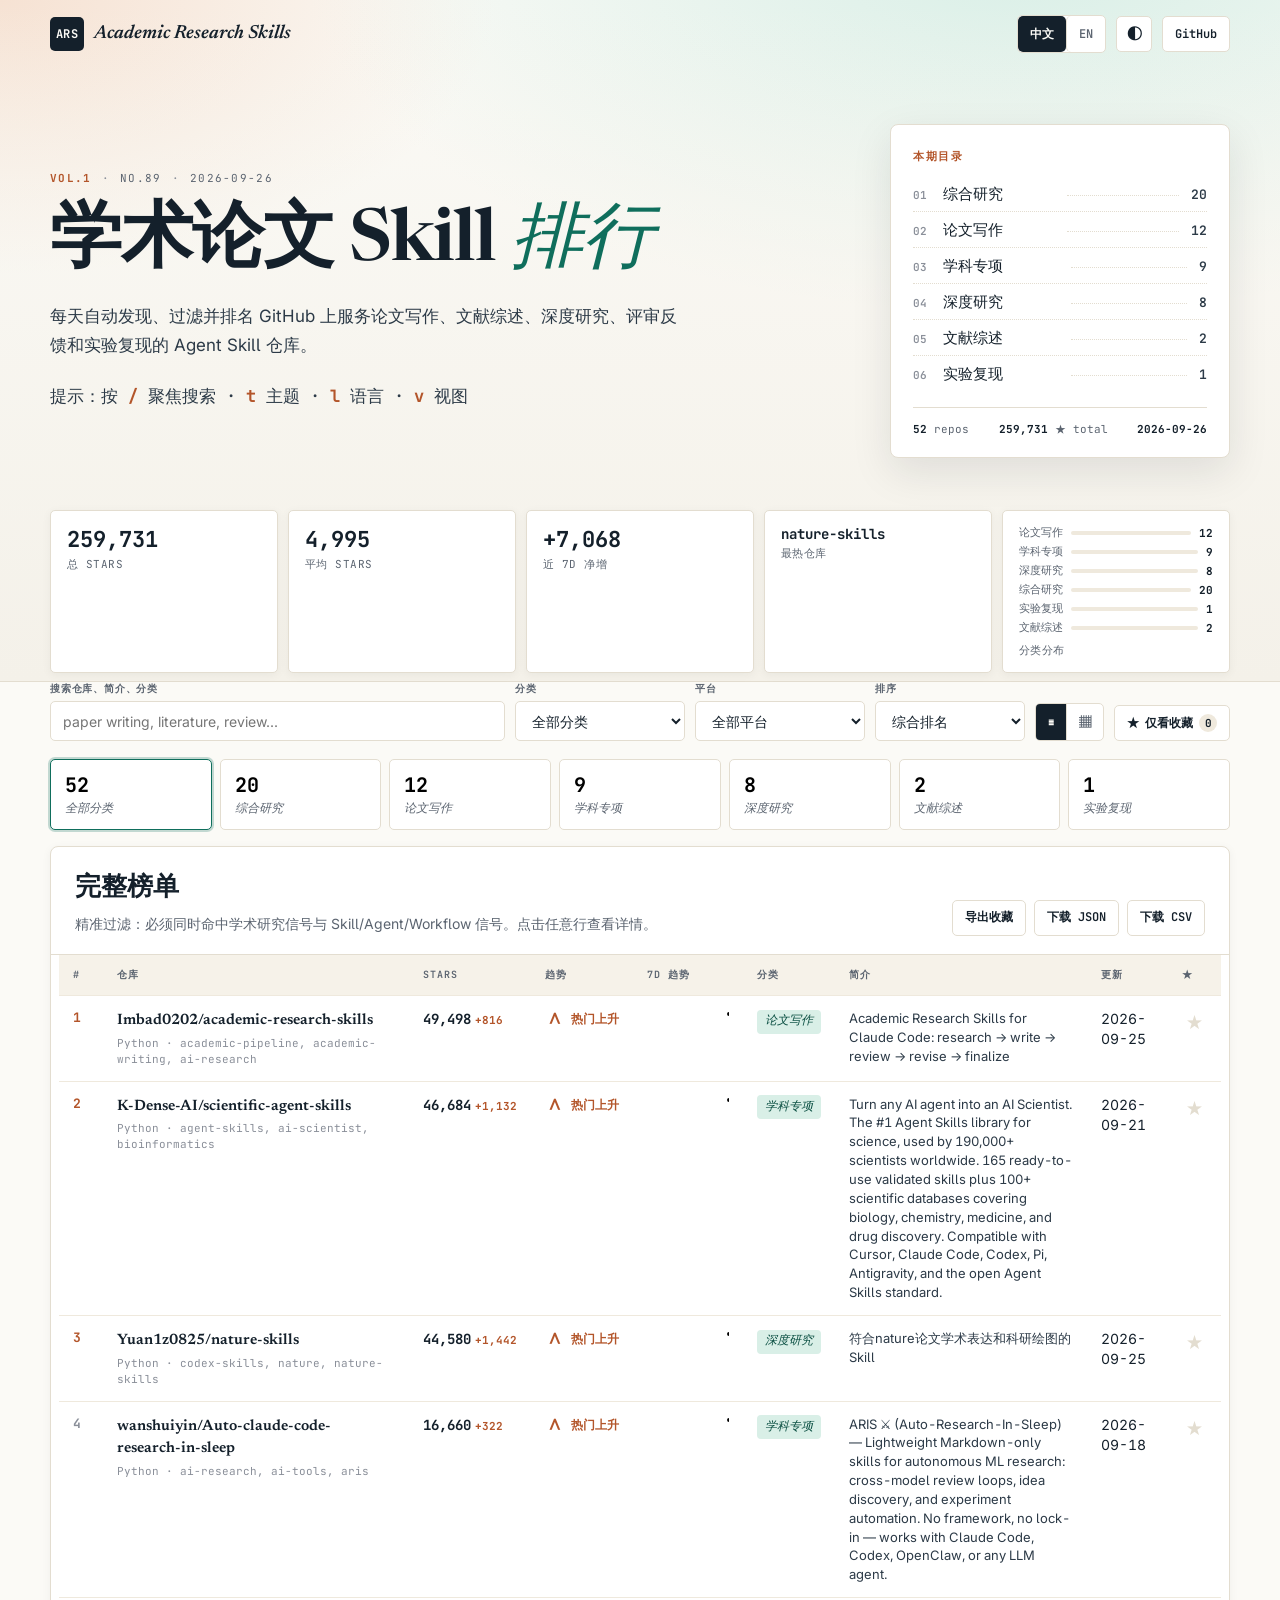
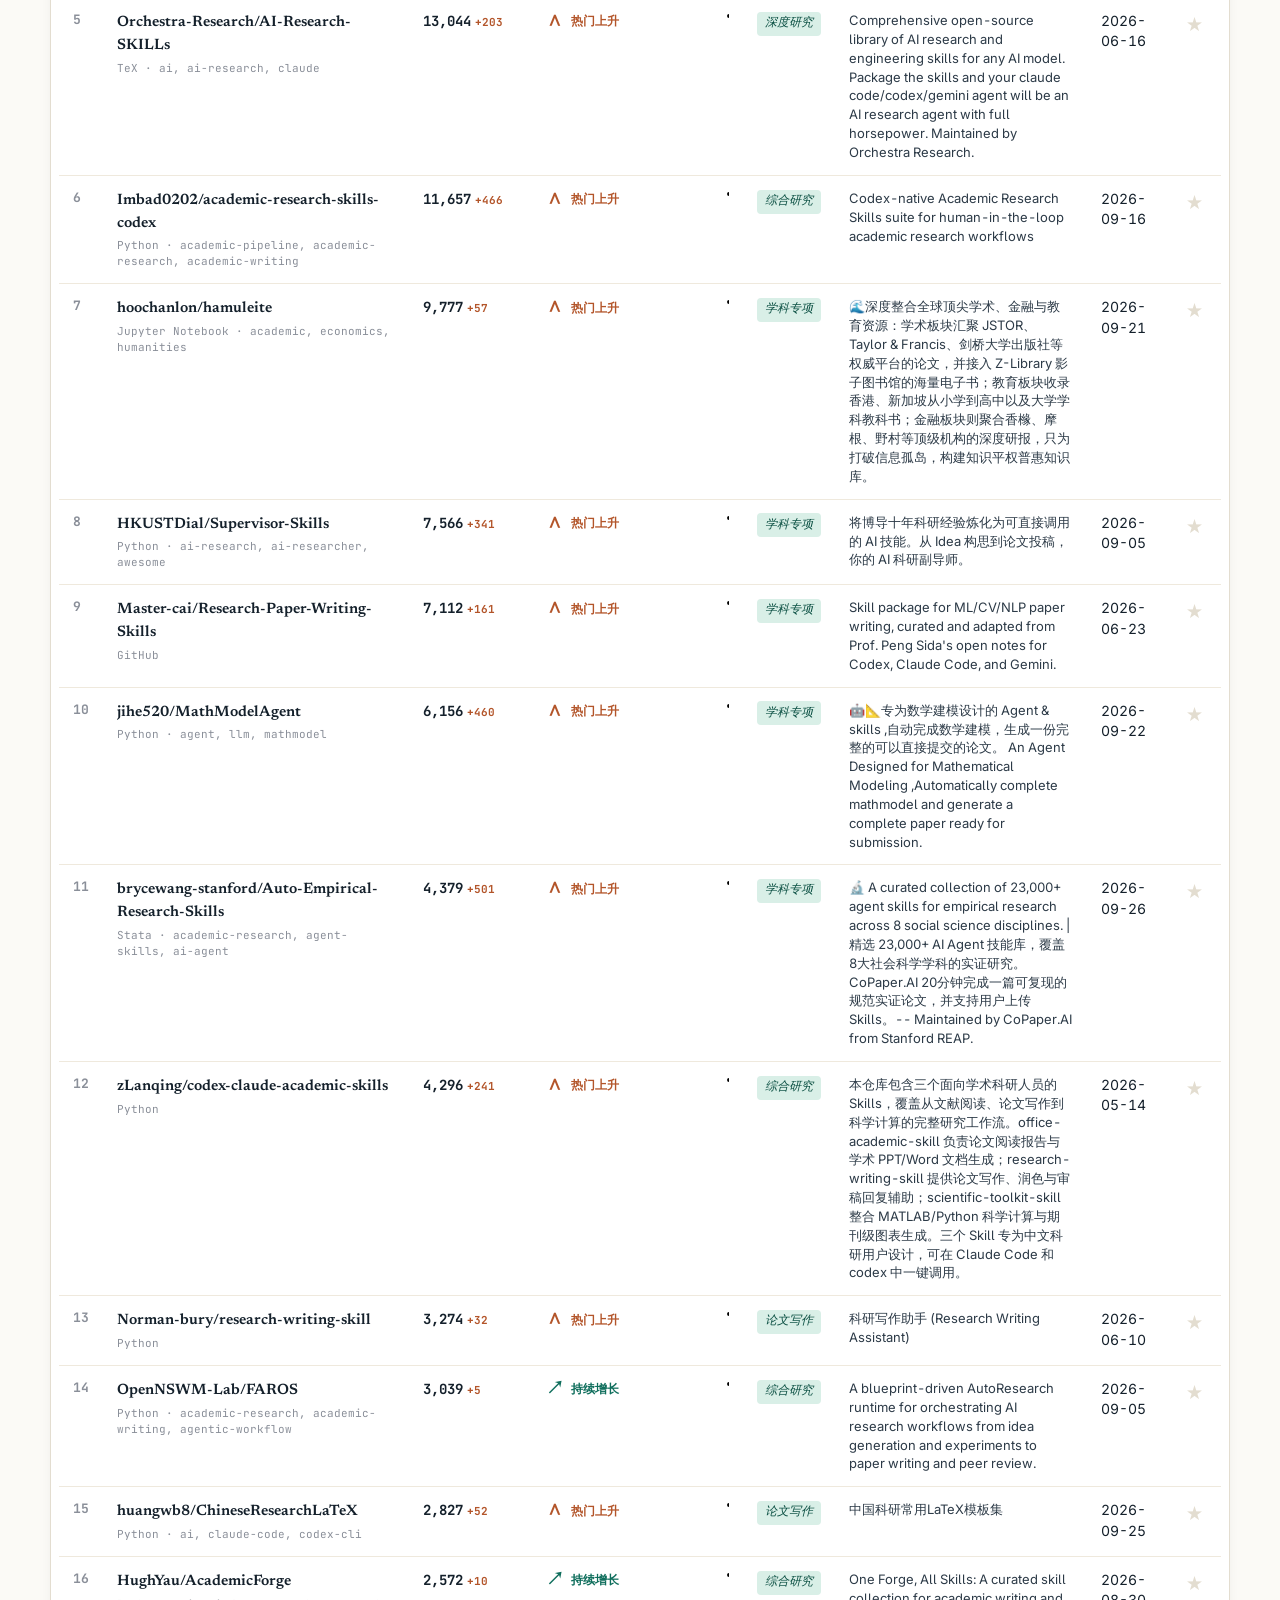
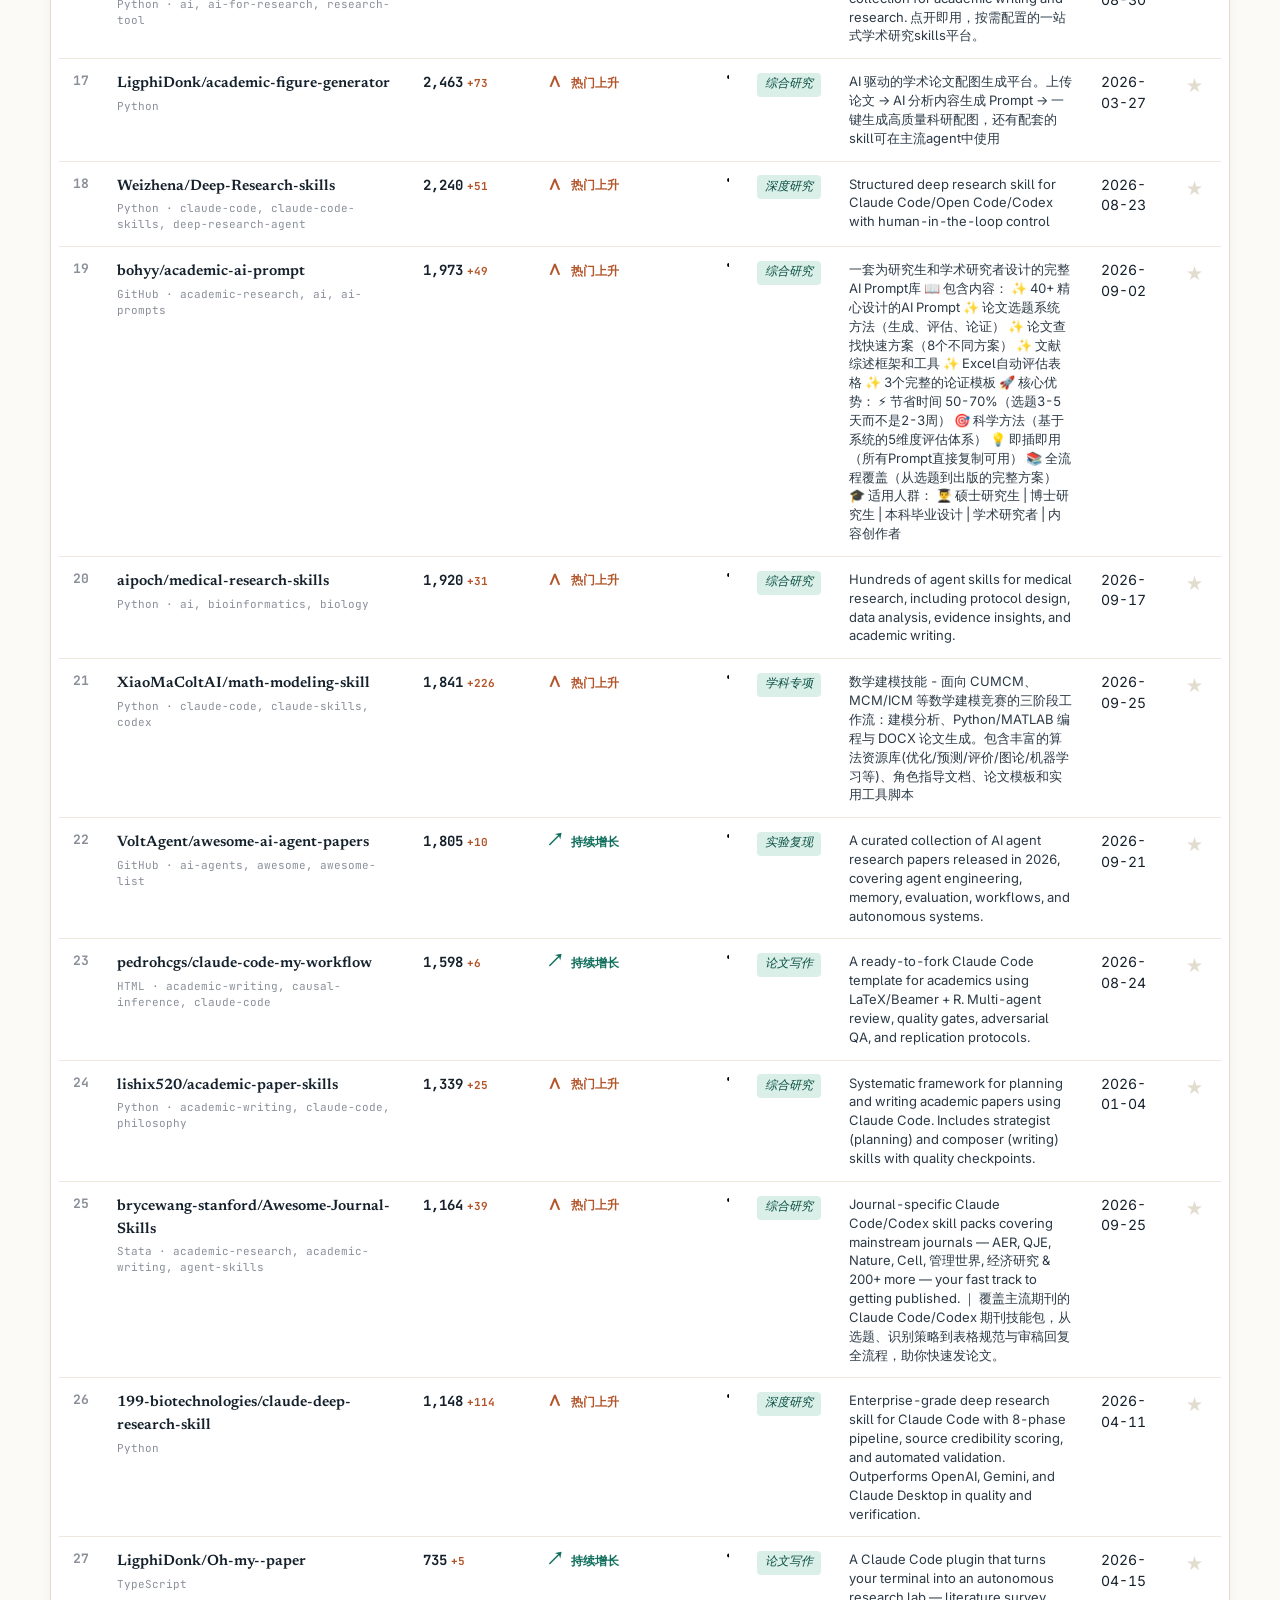
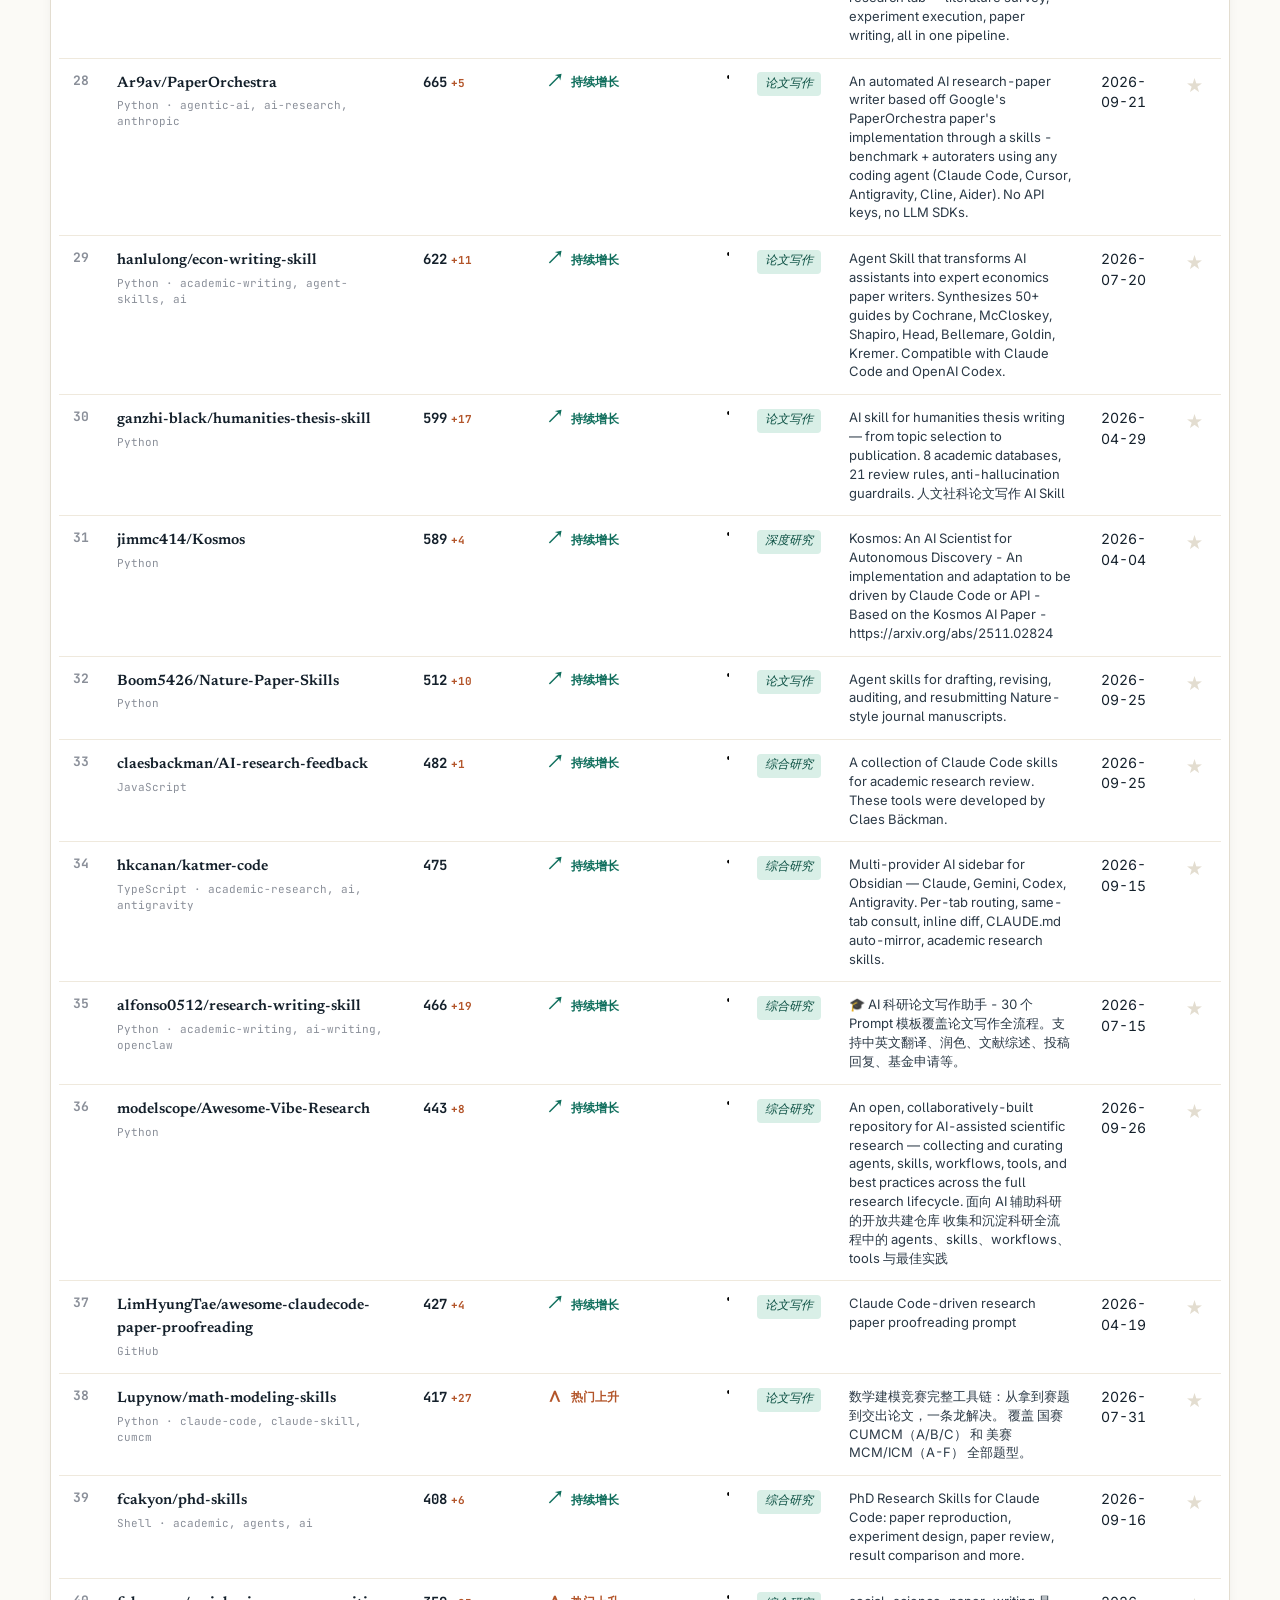
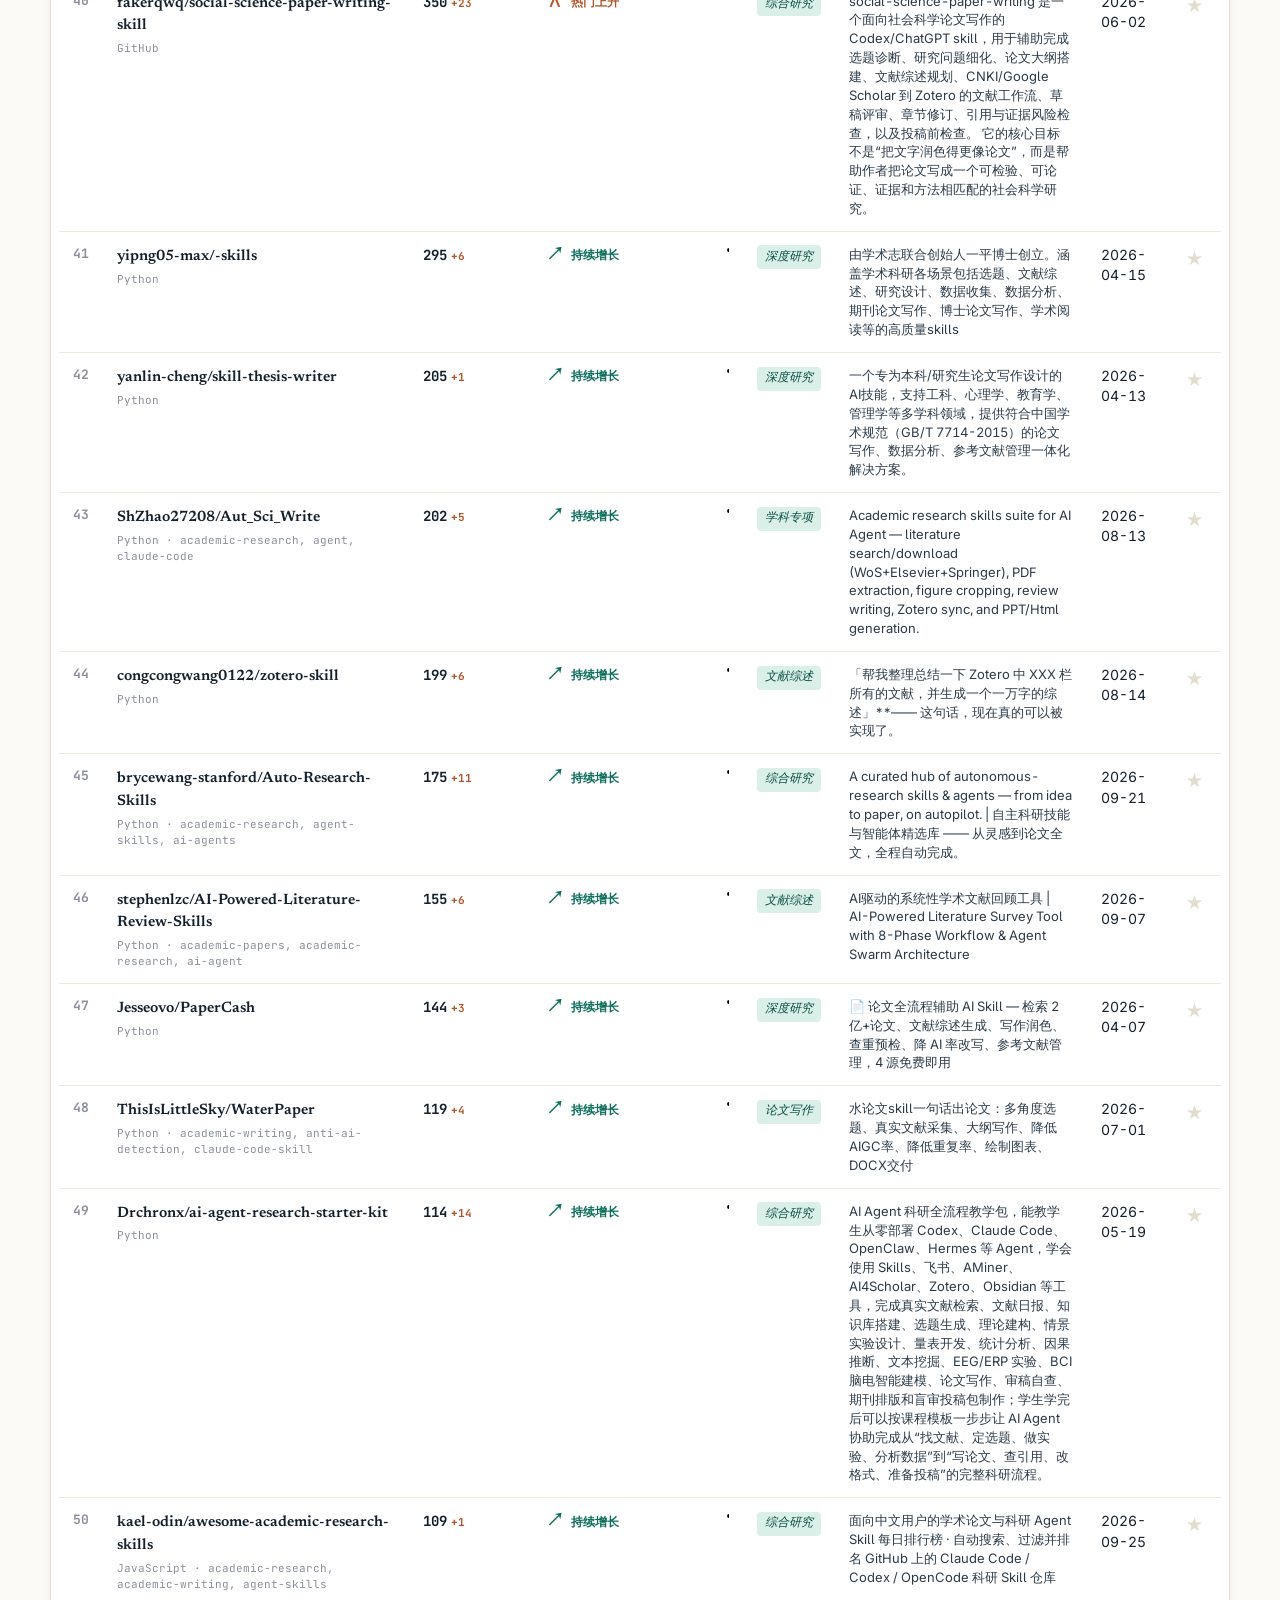
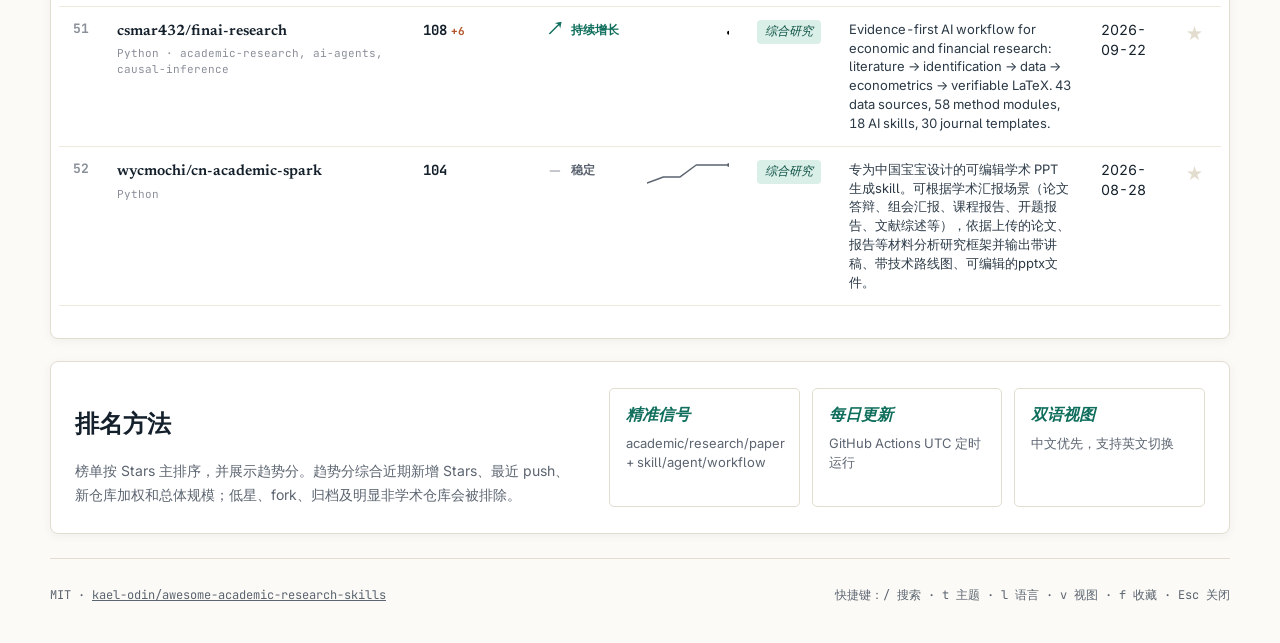
==== commit c6139ffe: "feat: engineering quality pass — self-exclusion, PR CI, RSS/sitemap/OG fixes, search pagination - ex" ====
--- a/index.html
+++ b/index.html
@@ -28,7 +28,7 @@
       property="og:description"
       content="每天自动发现、过滤并排名 GitHub 上服务论文写作、文献综述、深度研究、评审反馈和实验复现的 Agent Skill 仓库。"
     />
-    <meta property="og:image" content="https://kael-odin.github.io/awesome-academic-research-skills/assets/og-cover.svg" />
+    <meta property="og:image" content="https://kael-odin.github.io/awesome-academic-research-skills/assets/og-cover.png" />
 
     <!-- Twitter Card -->
     <meta name="twitter:card" content="summary_large_image" />
@@ -37,7 +37,7 @@
       name="twitter:description"
       content="每天自动发现、过滤并排名 GitHub 上服务论文写作、文献综述、深度研究、评审反馈和实验复现的 Agent Skill 仓库。"
     />
-    <meta name="twitter:image" content="https://kael-odin.github.io/awesome-academic-research-skills/assets/og-cover.svg" />
+    <meta name="twitter:image" content="https://kael-odin.github.io/awesome-academic-research-skills/assets/og-cover.png" />
 
     <title>学术论文 Skill 排行 · Awesome Academic Research Skills</title>
 
@@ -231,8 +231,8 @@
       <span data-i18n="shortcuts">快捷键：/ 搜索 · t 主题 · l 语言 · v 视图 · f 收藏 · Esc 关闭</span>
     </footer>
 
-    <script src="data/rankings.js"></script>
-    <script src="data/history.js" onerror="window.ACADEMIC_SKILLS_HISTORY=null;"></script>
-    <script src="assets/app.js"></script>
+    <script src="data/rankings.js" defer></script>
+    <script src="data/history.js" defer onerror="window.ACADEMIC_SKILLS_HISTORY=null;"></script>
+    <script src="assets/app.js" defer></script>
   </body>
 </html>
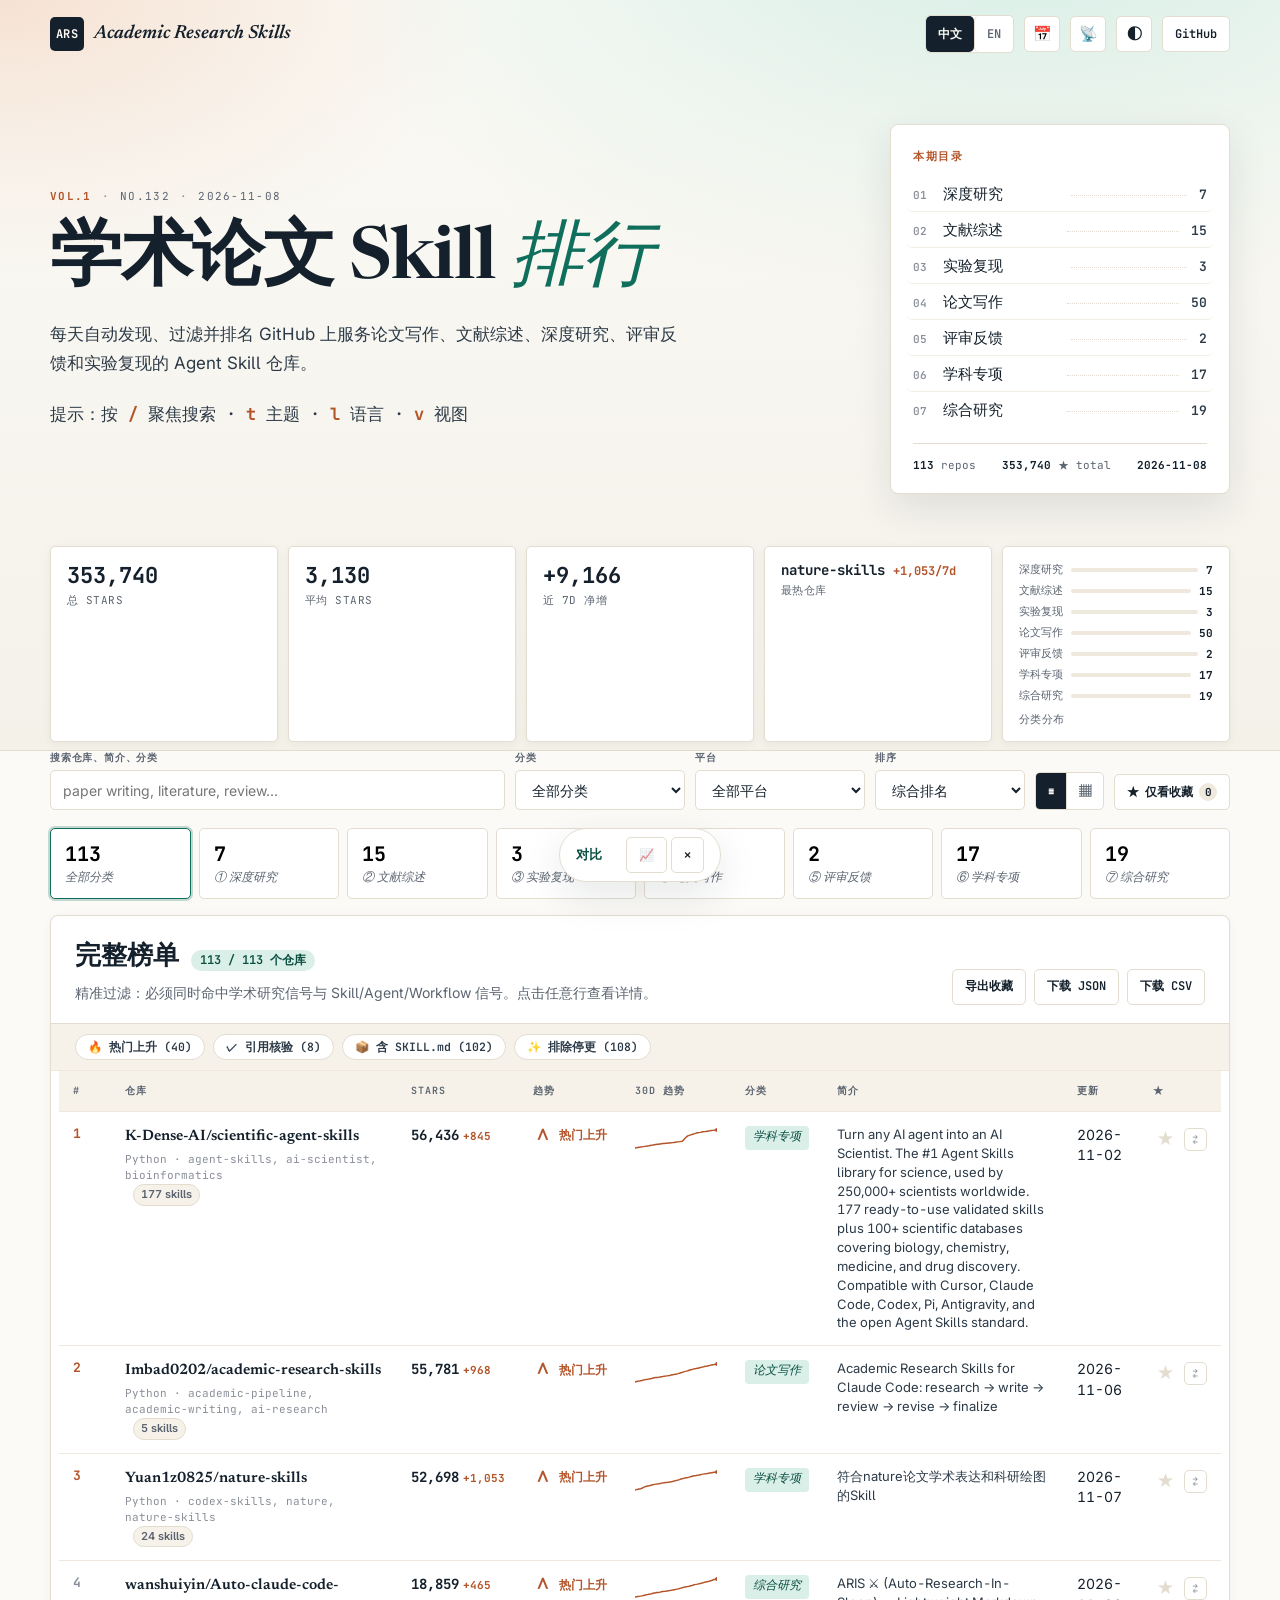
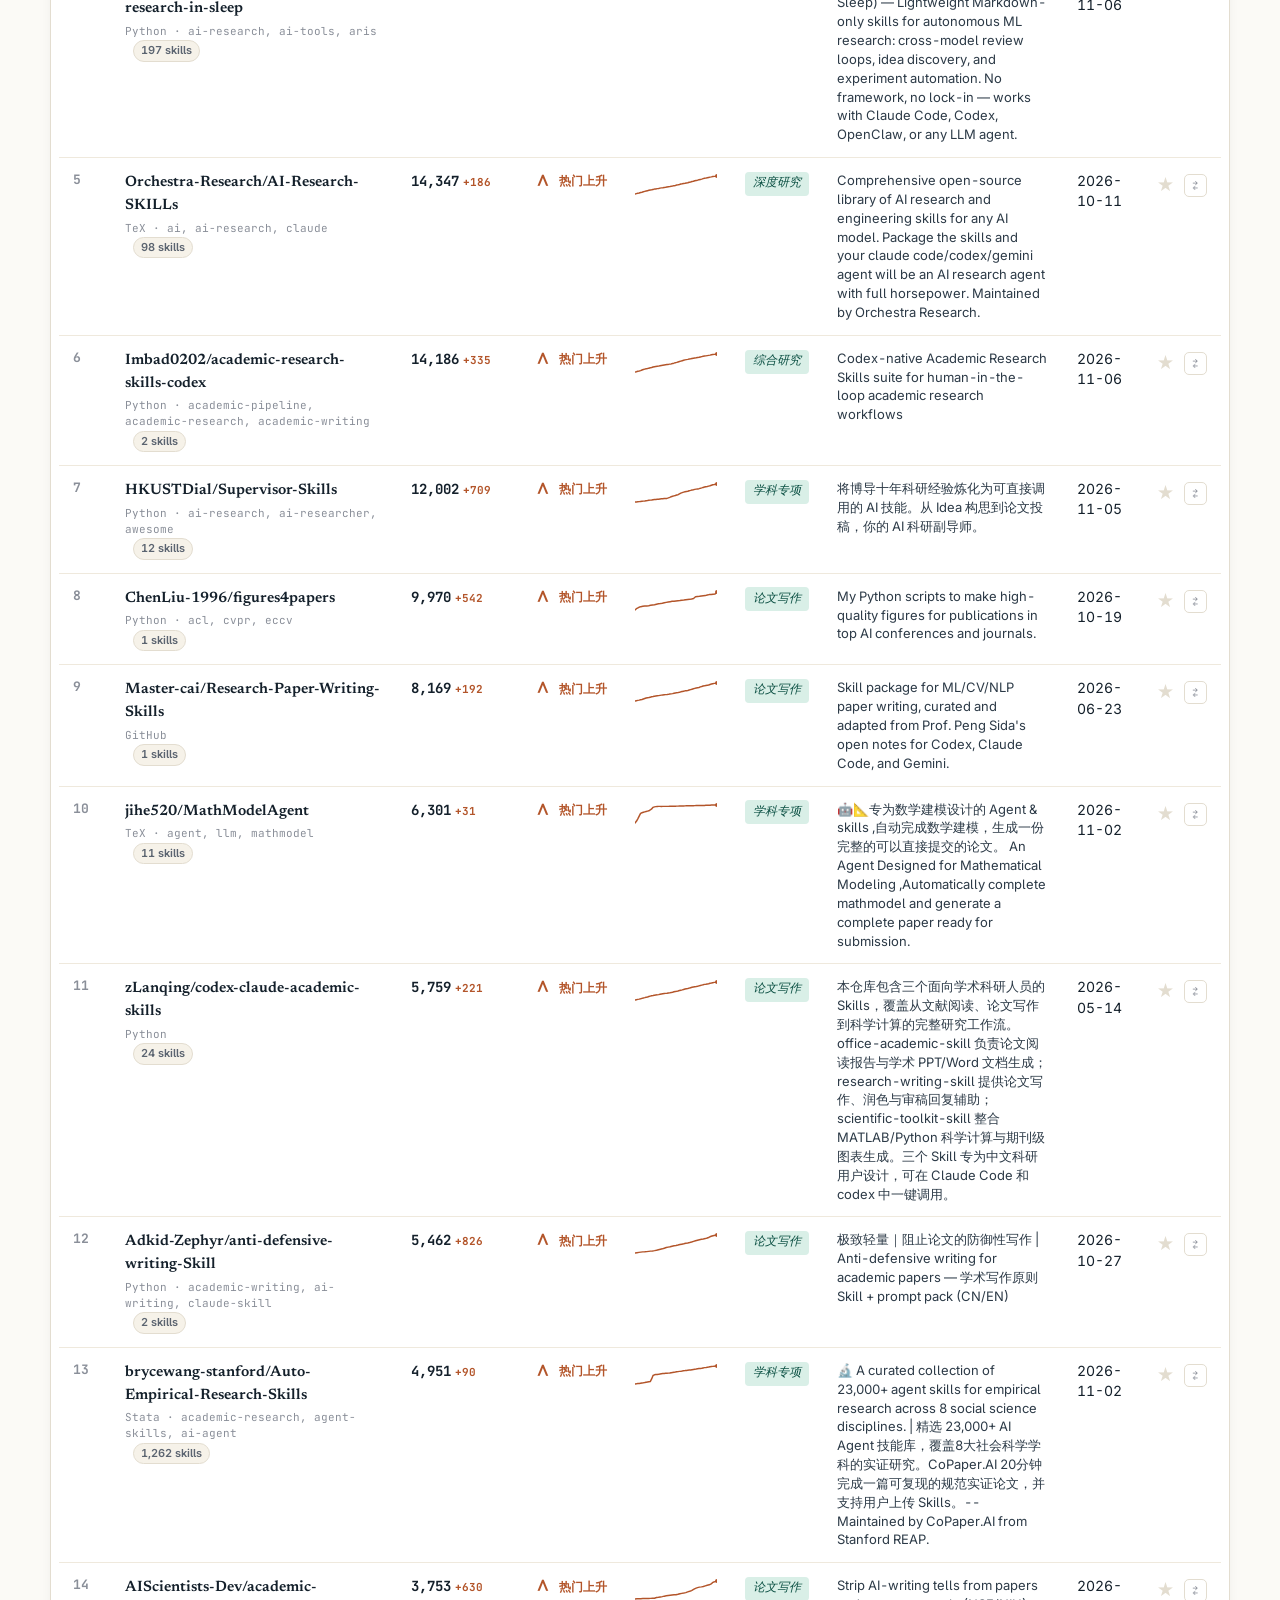
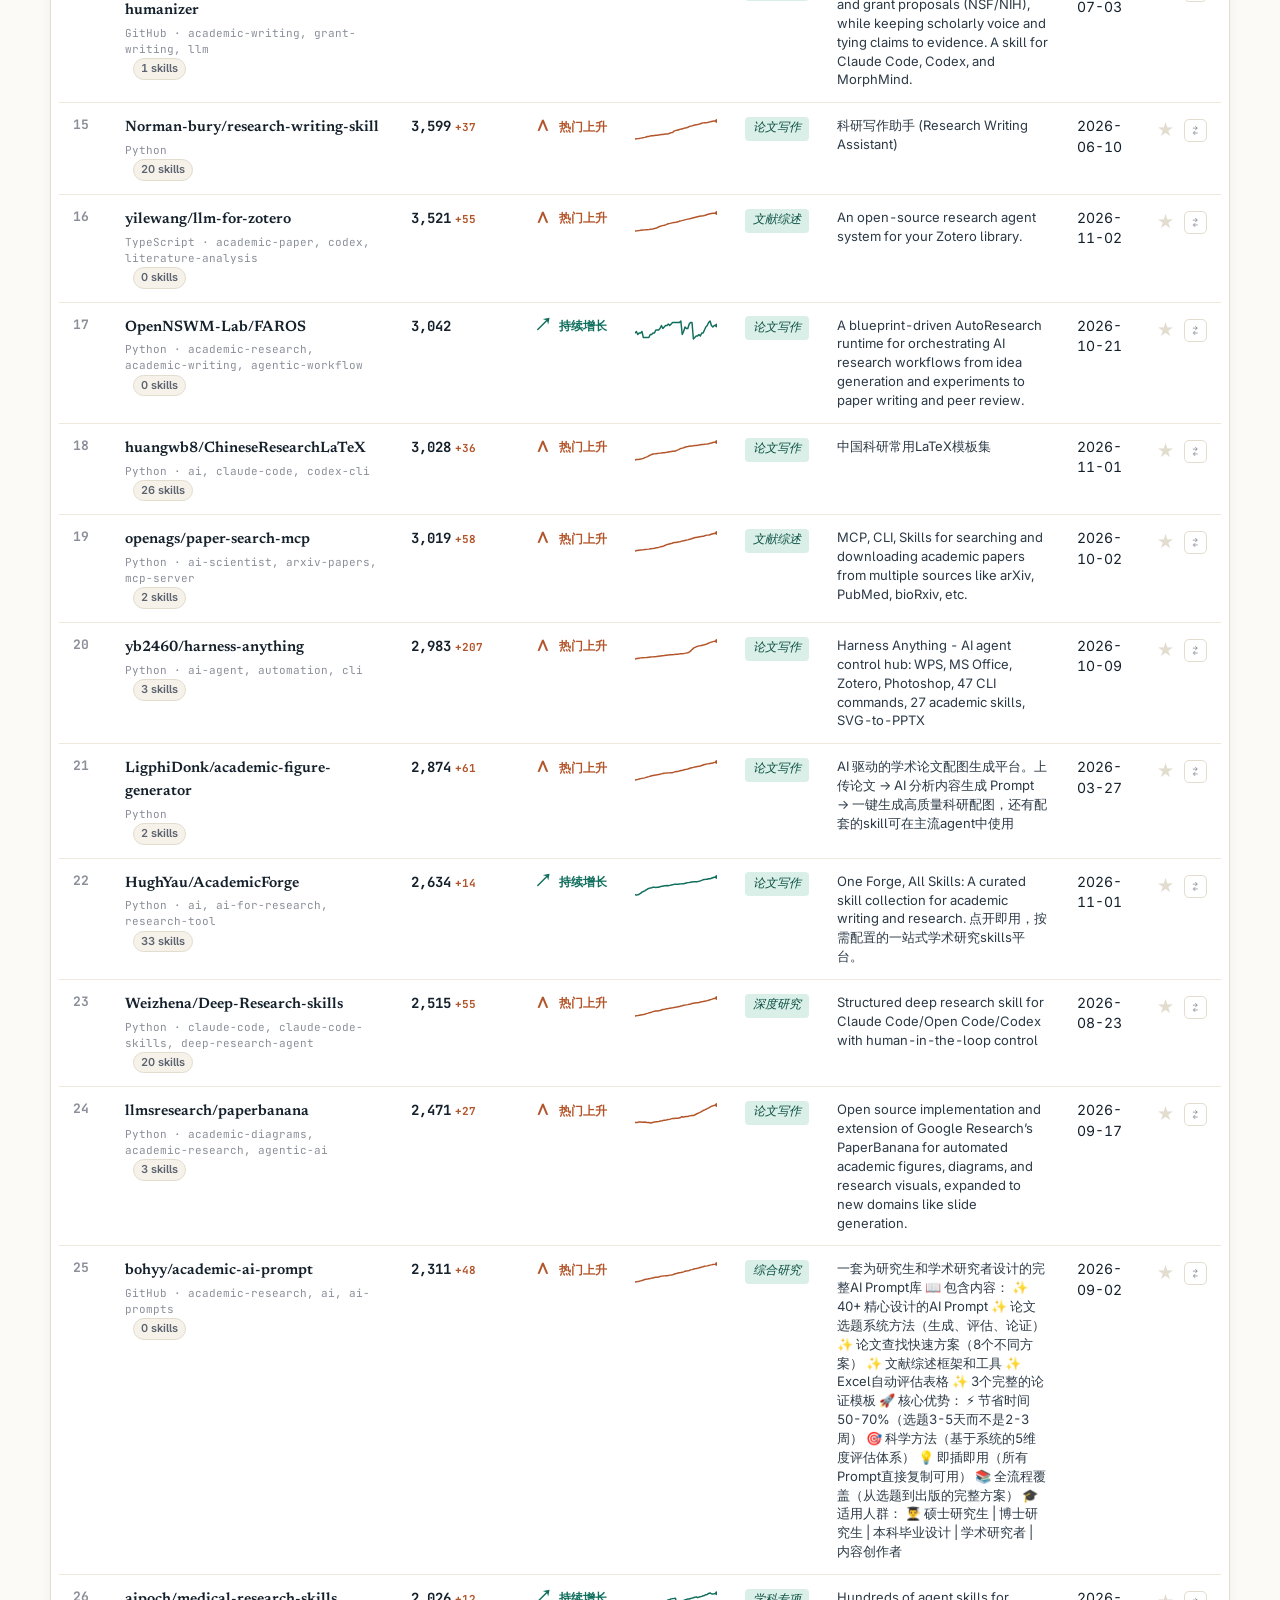
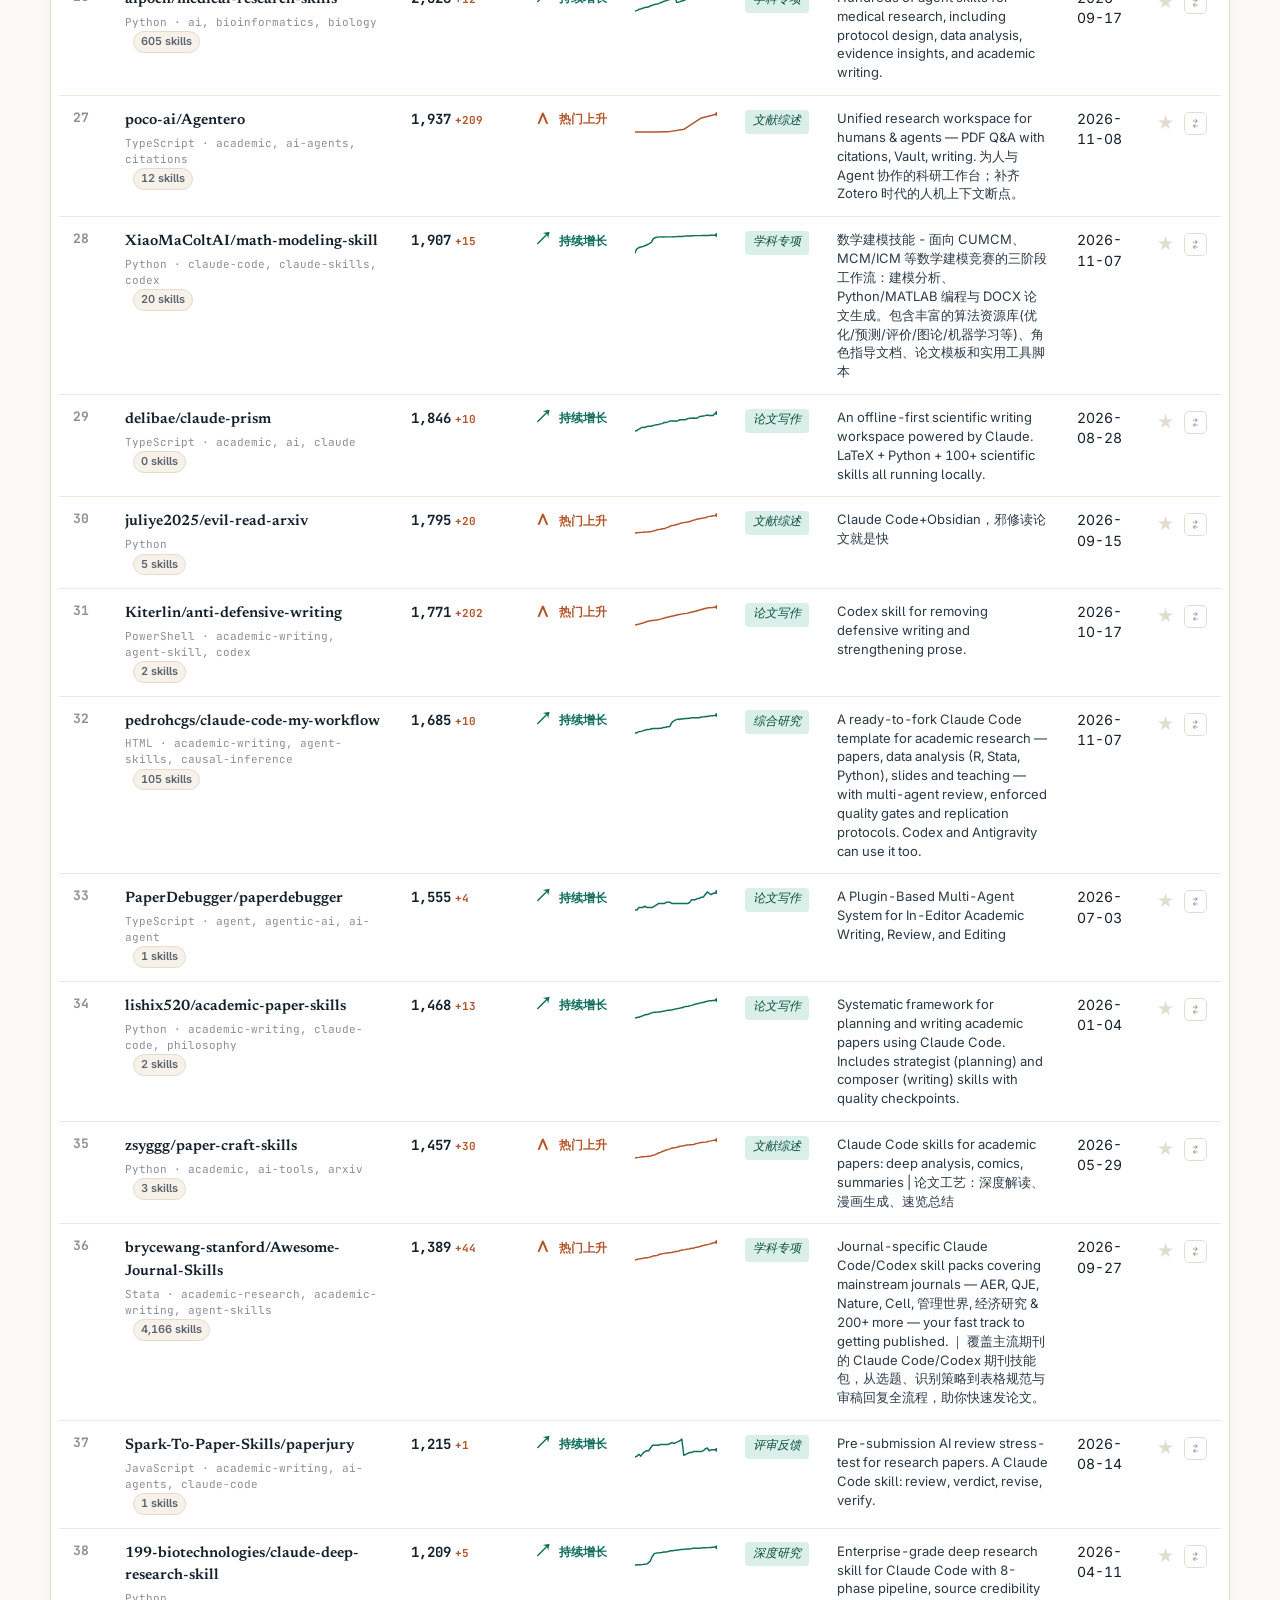
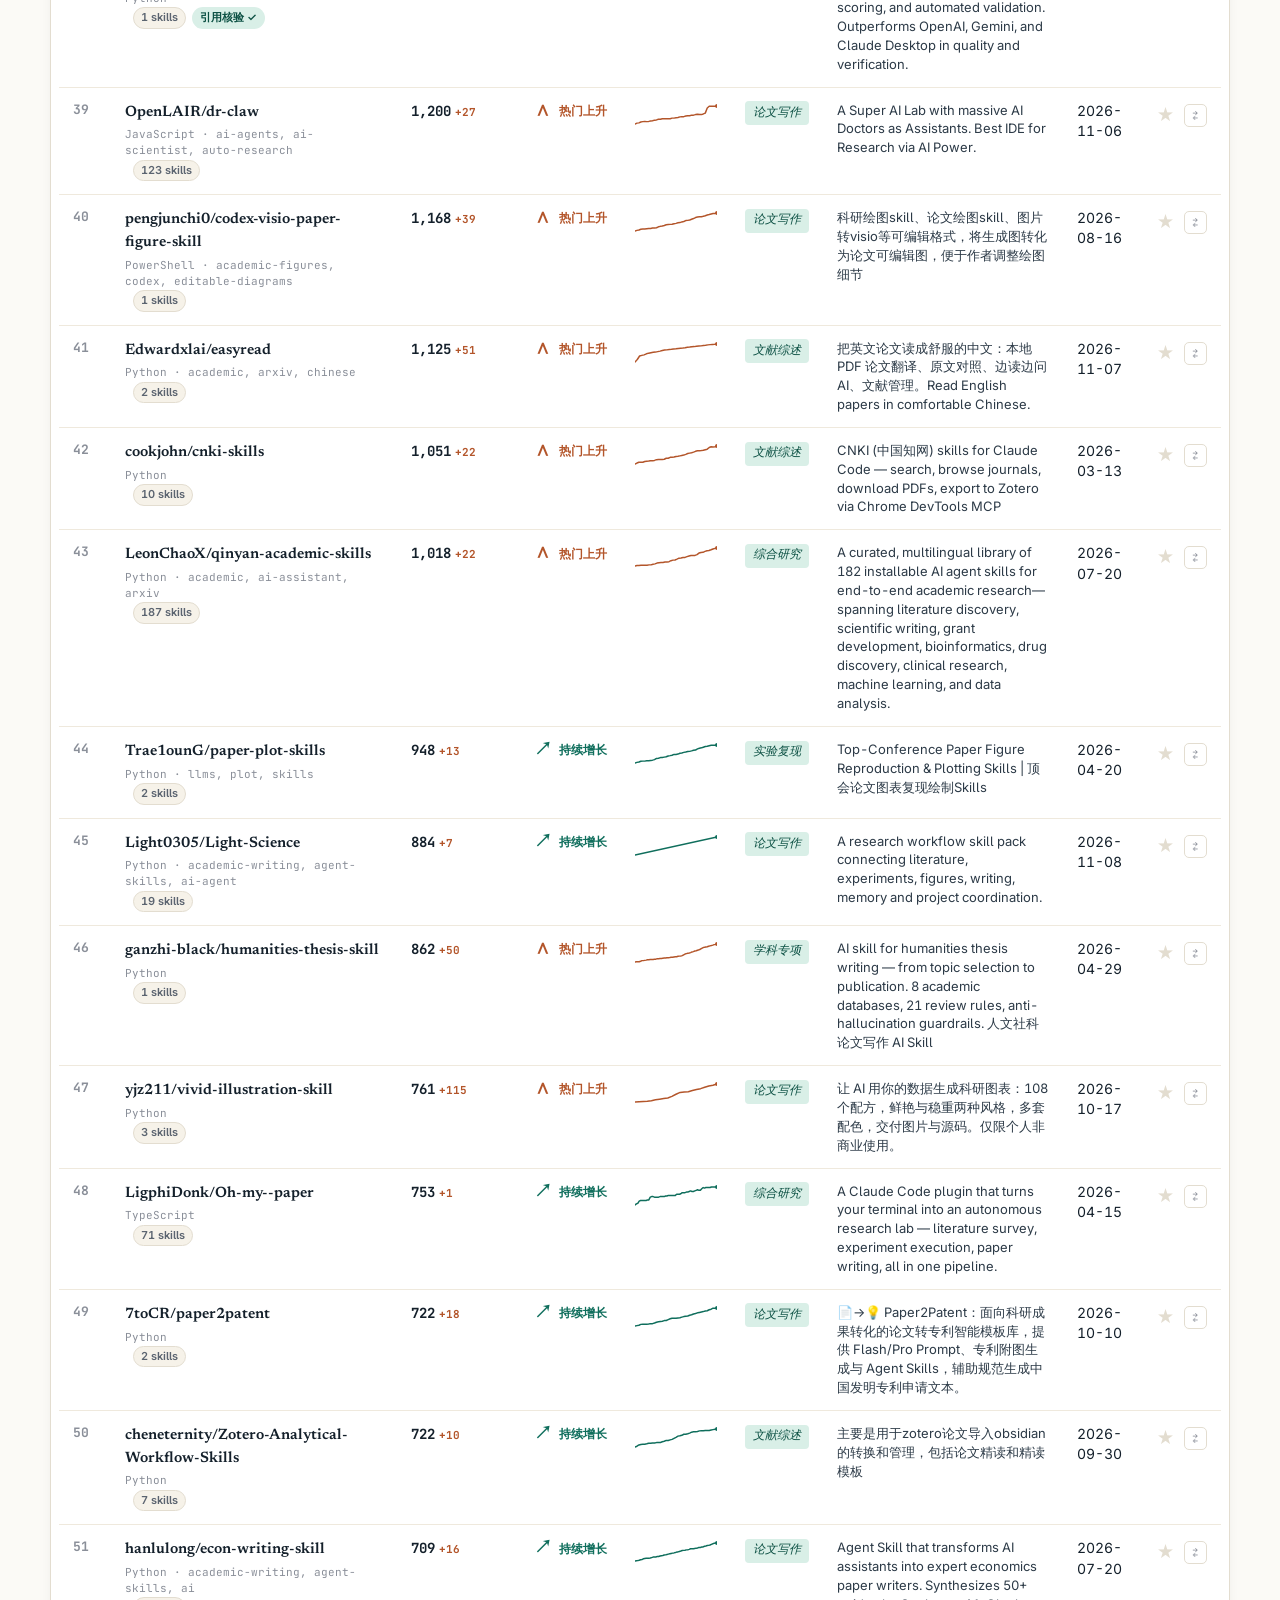
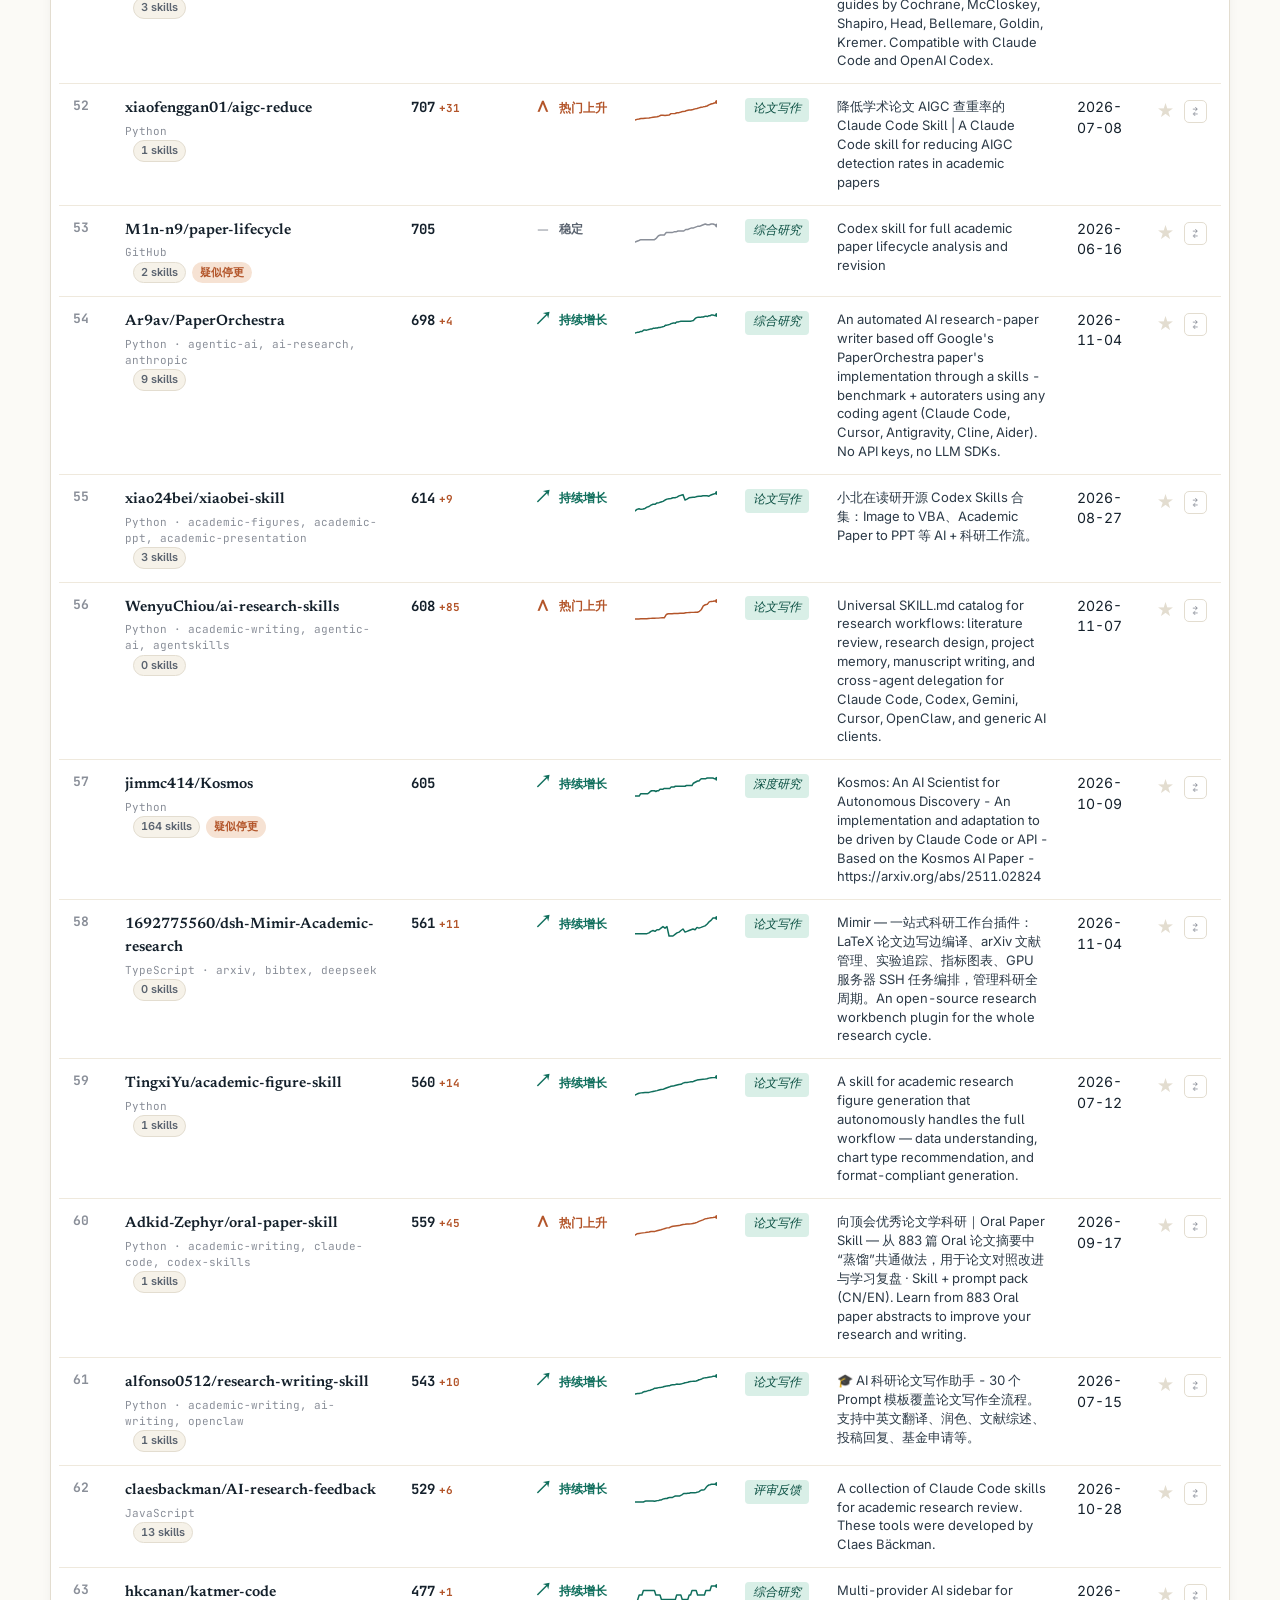
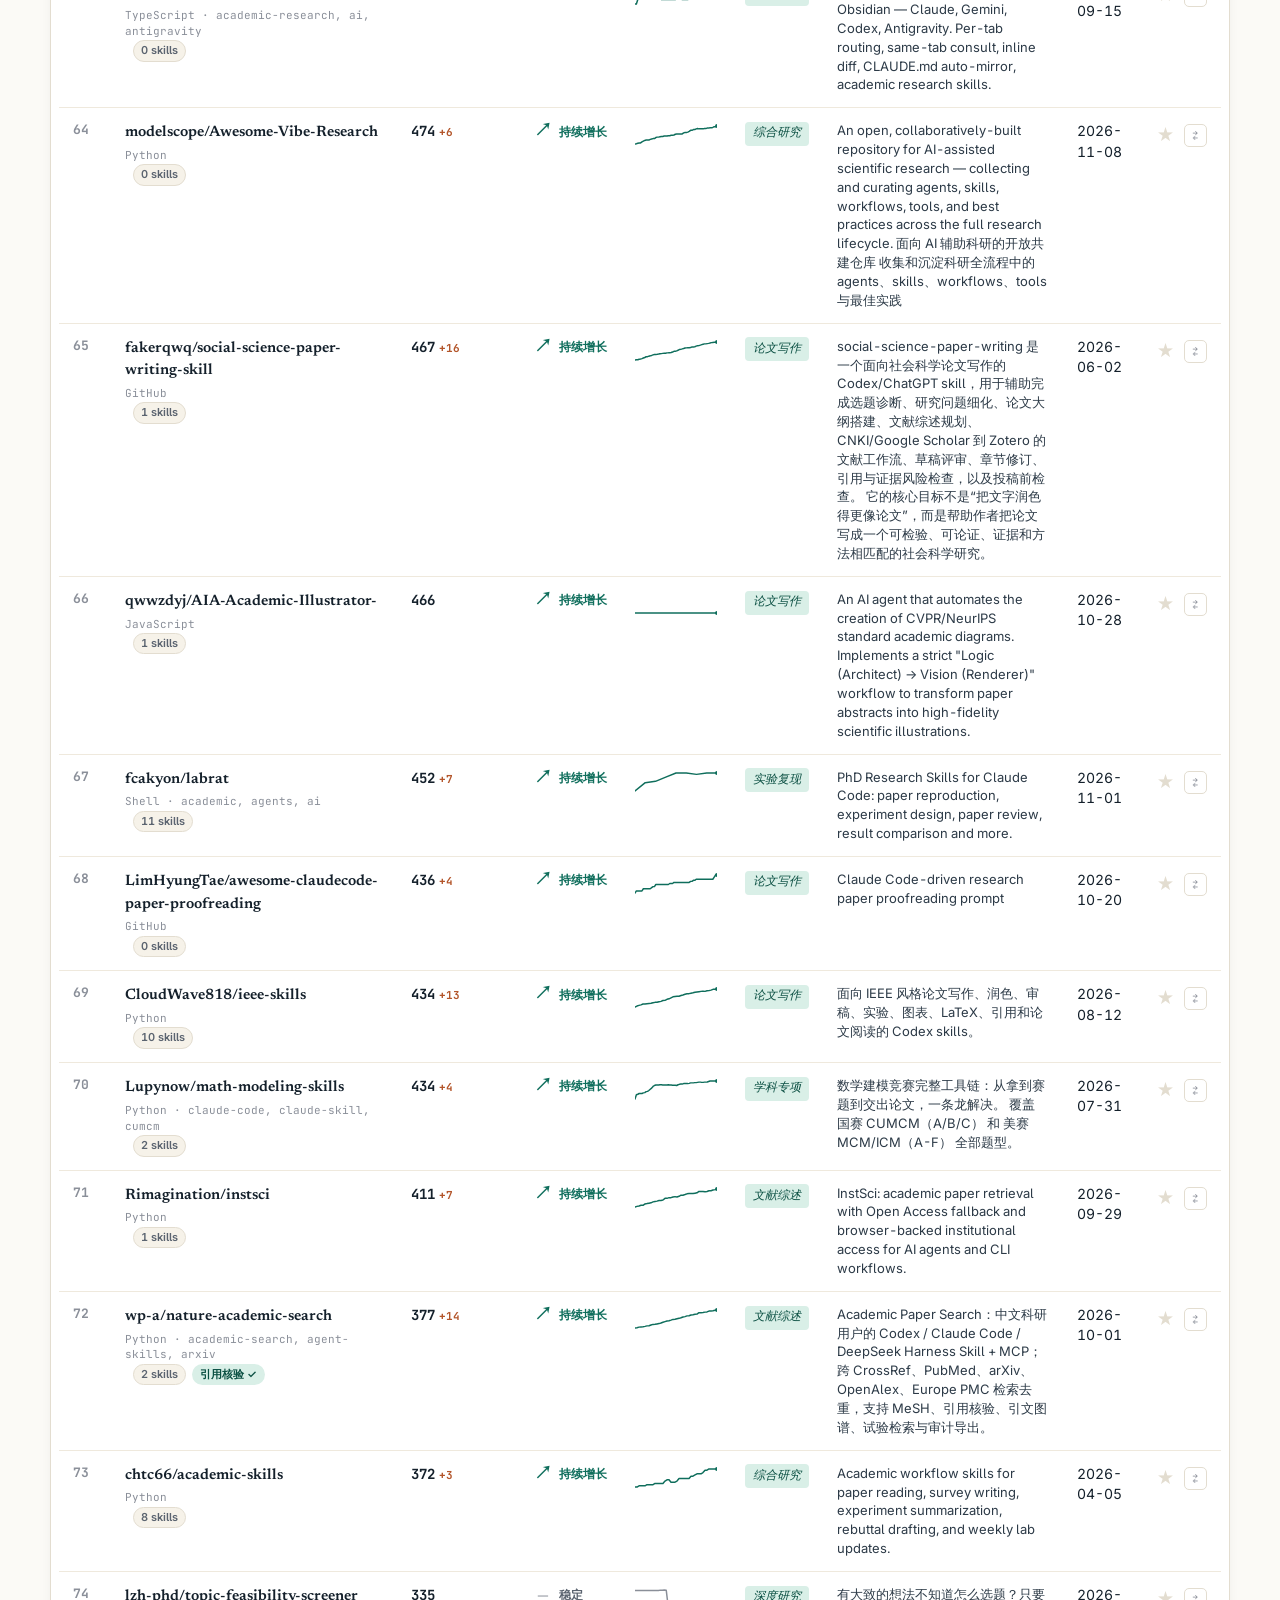
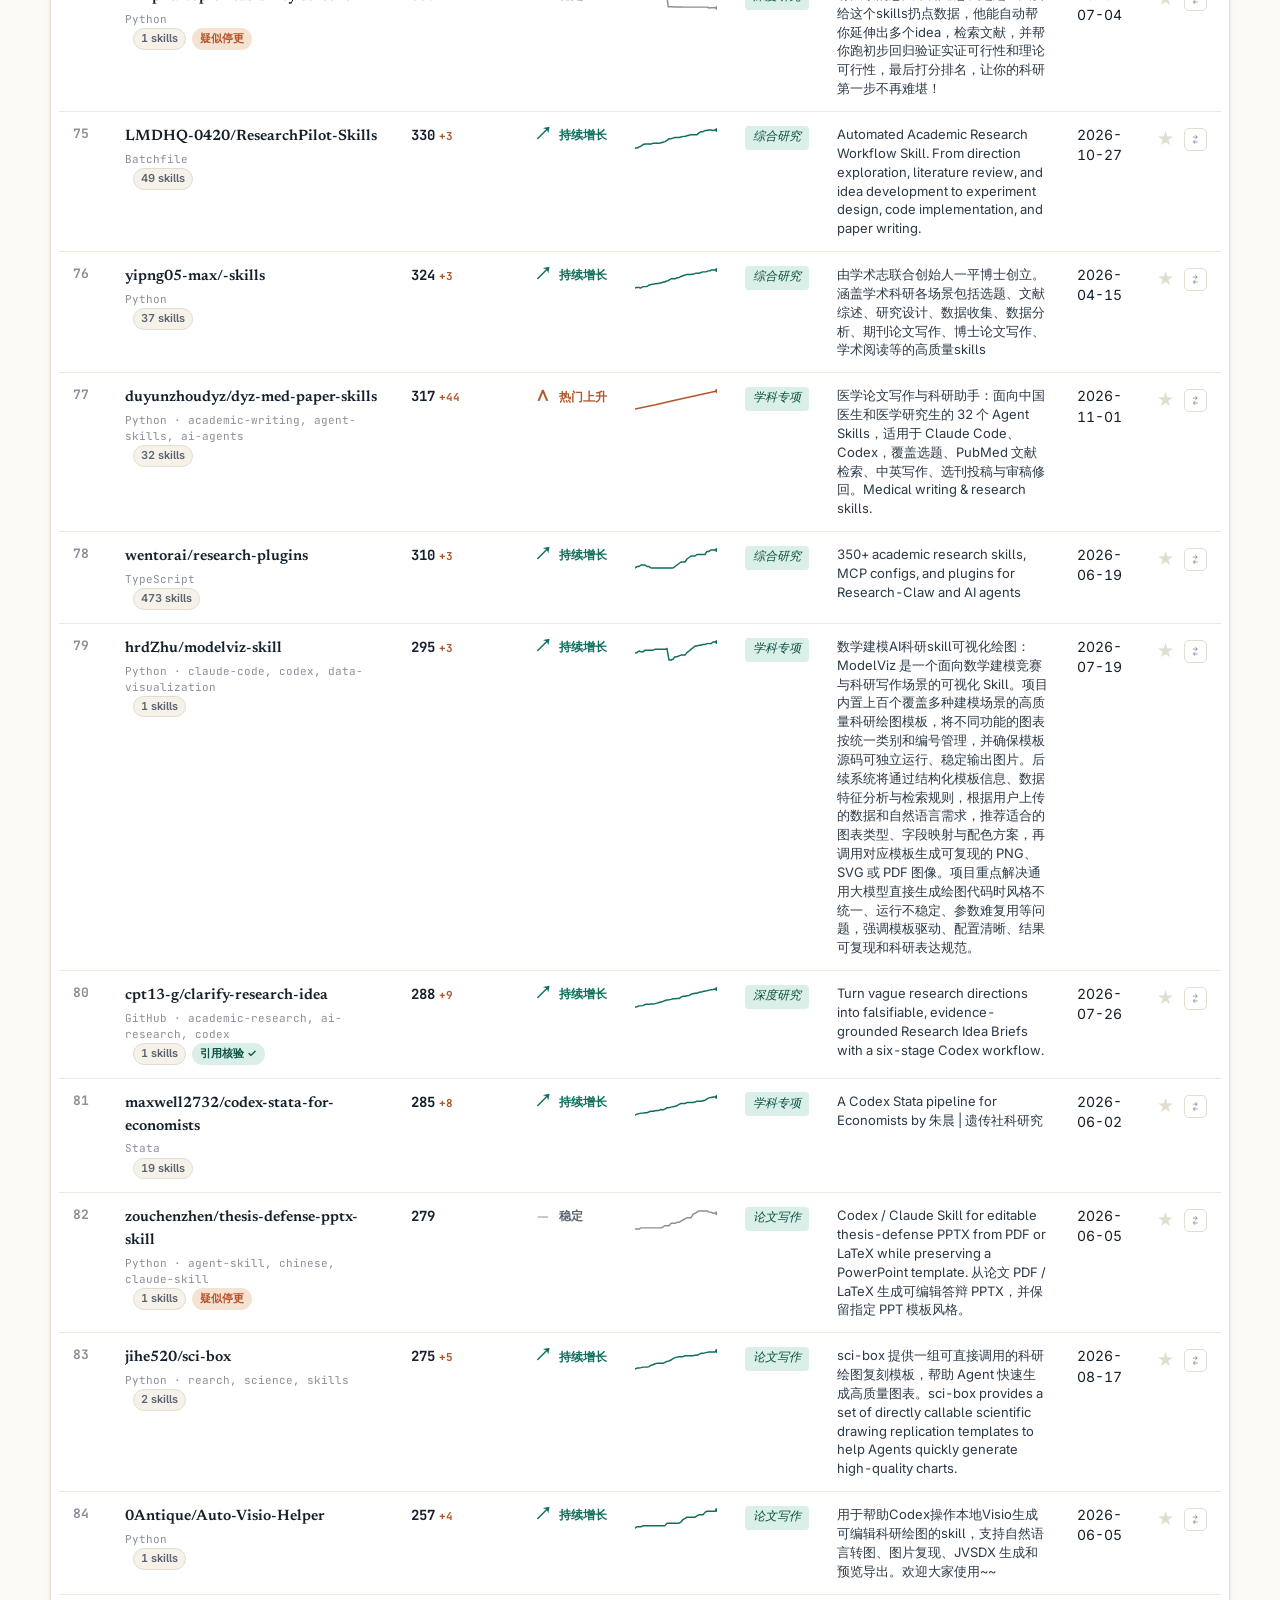
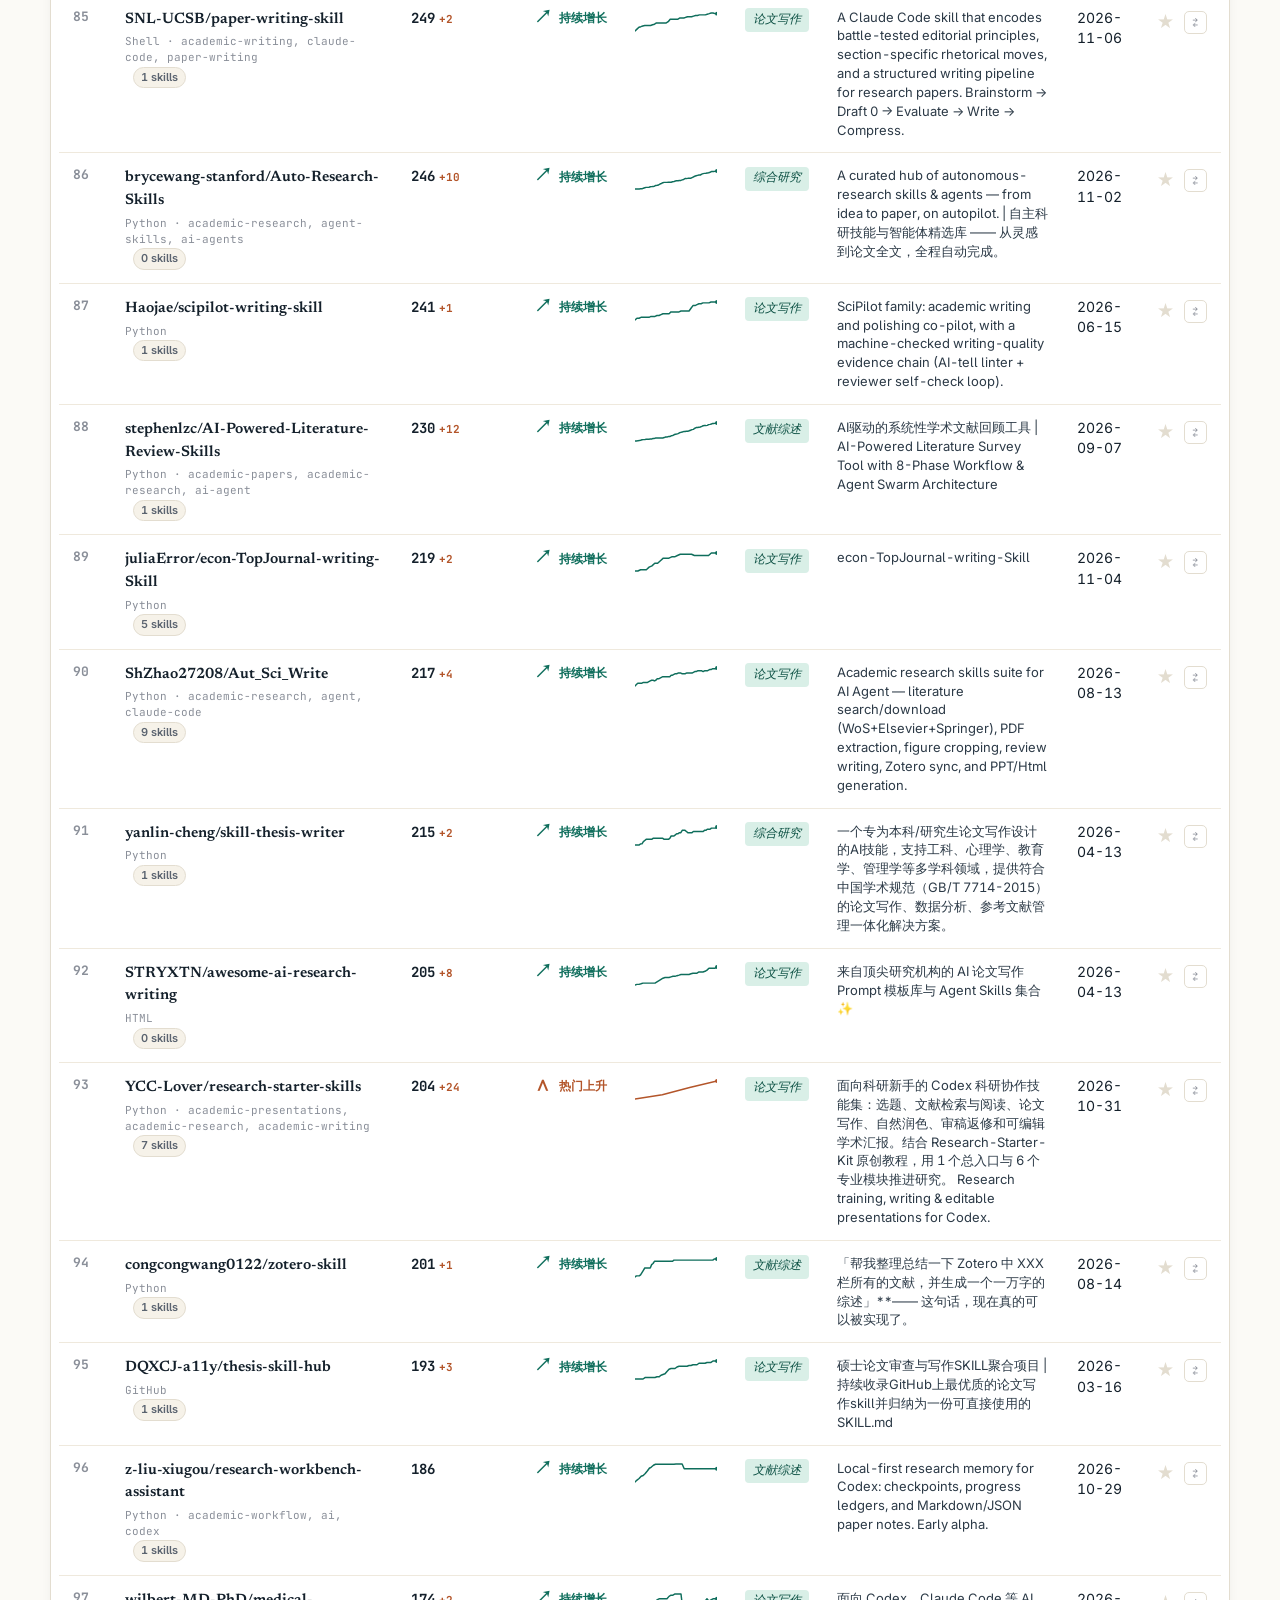
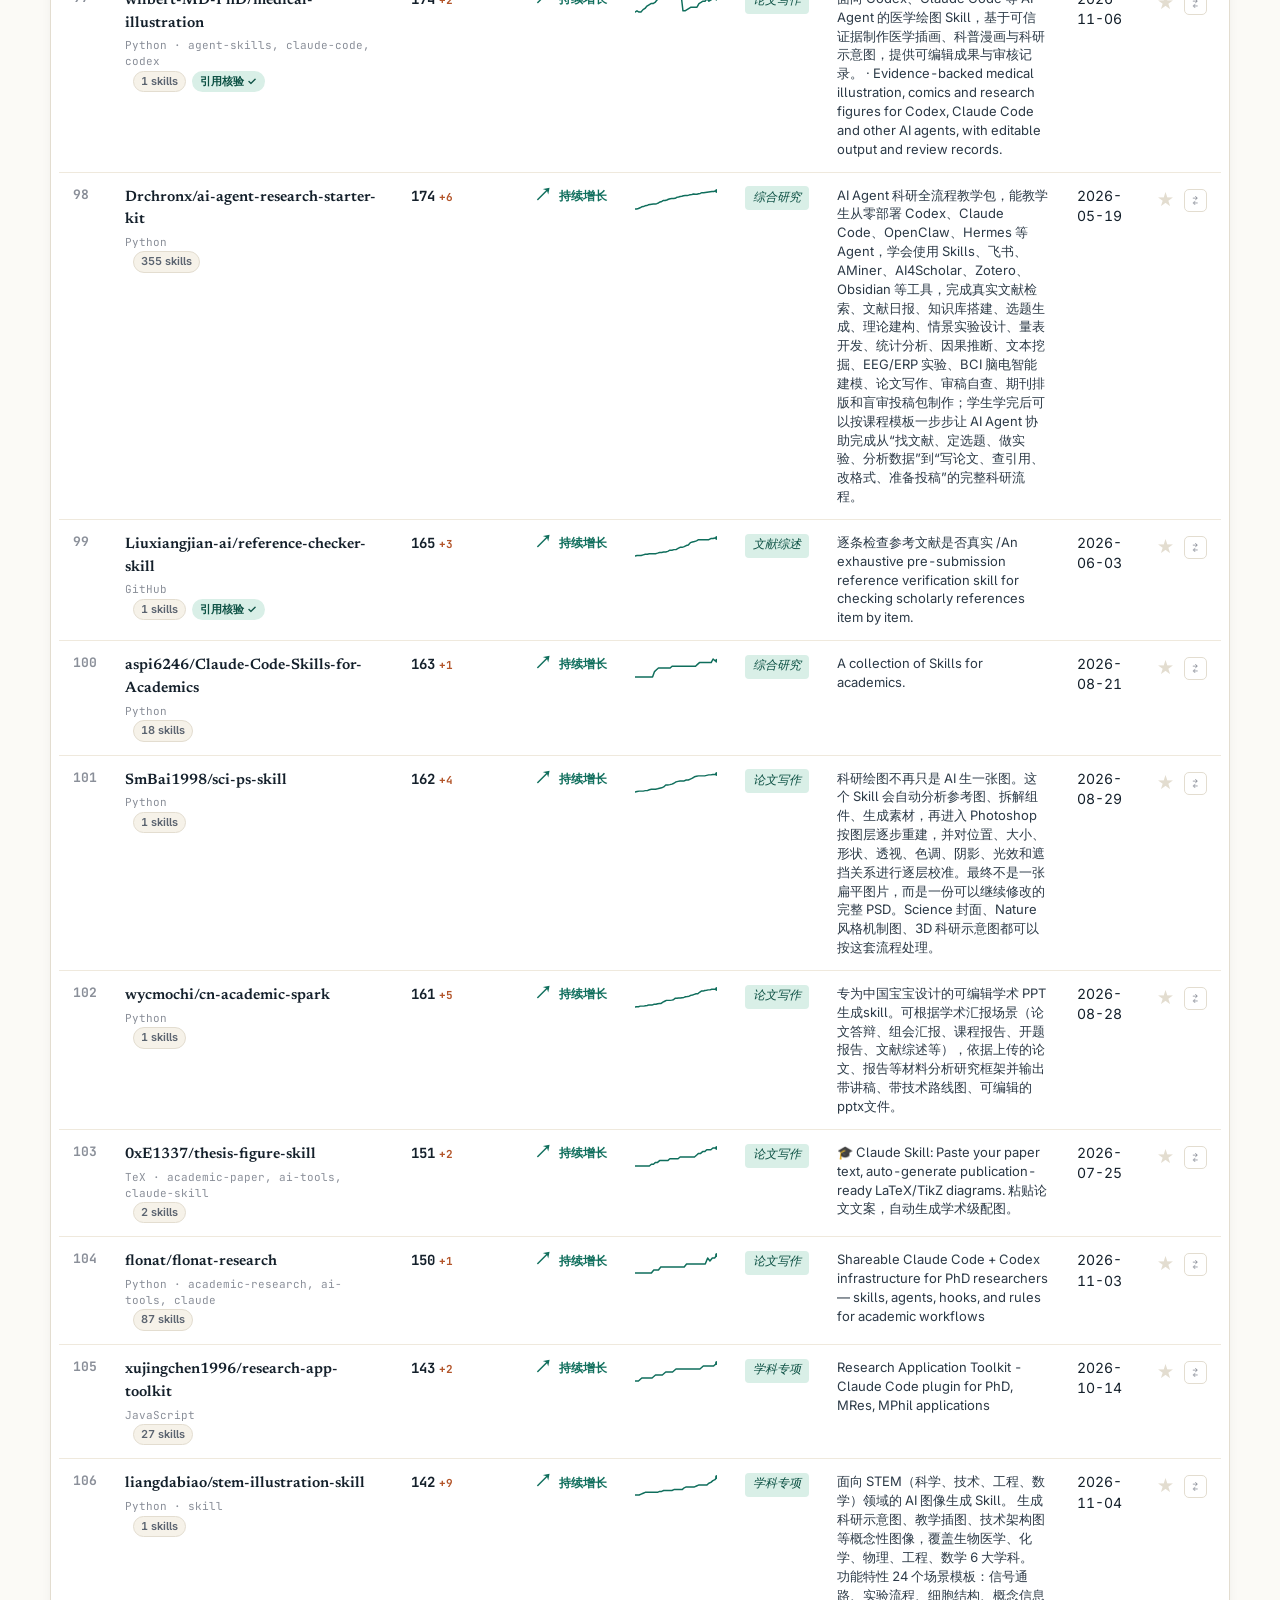
==== commit 5c86165e: "feat: v2.3 precision filters, category overhaul and dashboard upgrades - Word-boundary term matching" ====
--- a/index.html
+++ b/index.html
@@ -70,6 +70,8 @@
             <button class="lang-button active" type="button" data-lang="zh" aria-pressed="true">中文</button>
             <button class="lang-button" type="button" data-lang="en" aria-pressed="false">EN</button>
           </div>
+          <a class="icon-button" href="reports/" title="月报 / Monthly reports"><span aria-hidden="true">📅</span></a>
+          <a class="icon-button" href="feed.xml" target="_blank" rel="noreferrer" aria-label="RSS" title="RSS 订阅 / RSS feed"><span aria-hidden="true">📡</span></a>
           <button class="icon-button" id="themeToggle" type="button" aria-label="Toggle dark mode" title="主题 / Theme">
             <span class="ico ico-sun" aria-hidden="true">◐</span>
           </button>
@@ -129,9 +131,11 @@
           <select id="sortSelect">
             <option value="rank" data-i18n="sortRank">综合排名</option>
             <option value="trend" data-i18n="sortTrend">趋势优先</option>
+            <option value="delta7" data-i18n="sortDelta7">7 天增量</option>
+            <option value="delta30" data-i18n="sortDelta30">30 天增量</option>
+            <option value="skills" data-i18n="sortSkills">Skills 数量</option>
             <option value="stars" data-i18n="sortStars">Stars 优先</option>
             <option value="updated" data-i18n="sortUpdated">最近更新</option>
-            <option value="delta30" data-i18n="sortDelta30">30 天增量</option>
           </select>
         </label>
         <div class="seg seg-view" role="group" aria-label="View mode">
@@ -154,7 +158,10 @@
       <section class="table-section">
         <div class="table-header">
           <div>
-            <h2 data-i18n="tableTitle">完整榜单</h2>
+            <div class="table-title-row">
+              <h2 data-i18n="tableTitle">完整榜单</h2>
+              <span class="result-count" id="resultCount" aria-live="polite"></span>
+            </div>
             <p data-i18n="tableHint">精准过滤：必须同时命中学术研究信号与 Skill/Agent/Workflow 信号。点击任意行查看详情。</p>
           </div>
           <div class="table-actions">
@@ -163,6 +170,7 @@
             <a class="data-link" href="data/rankings.csv" data-i18n="downloadCsv">下载 CSV</a>
           </div>
         </div>
+        <div class="quick-filter-bar" id="quickFilterBar" role="group" aria-label="Quick quality filters"></div>
         <div class="table-wrap" id="rankingView">
           <table id="rankingTable">
             <thead>
@@ -224,6 +232,27 @@
       </div>
     </aside>
 
+    <div class="compare-tray" id="compareTray" hidden>
+      <span class="ct-label" data-i18n="compareTray">对比</span>
+      <span class="ct-chips" id="compareChips"></span>
+      <span class="ct-actions">
+        <button class="data-link" id="compareOpen" type="button" title="对比 / Compare">📈</button>
+        <button class="data-link" id="compareClear" type="button" data-i18n-title="compareClear">✕</button>
+      </span>
+    </div>
+
+    <div class="modal" id="compareModal" role="dialog" aria-modal="true" aria-labelledby="compareTitleH" hidden>
+      <div class="modal-scrim" id="compareScrim"></div>
+      <div class="modal-inner">
+        <div class="modal-head">
+          <h3 id="compareTitleH" data-i18n="compareTitle">增长对比</h3>
+          <button class="icon-button" id="compareClose" type="button" aria-label="Close">✕</button>
+        </div>
+        <p class="modal-hint" data-i18n="compareHint">曲线为相对各自窗口起点的 Stars 增长百分比。</p>
+        <div id="compareChart"></div>
+      </div>
+    </div>
+
     <div class="toast" id="toast" role="status" aria-live="polite"></div>
 
     <footer class="footer">
--- a/assets/styles.css
+++ b/assets/styles.css
@@ -273,8 +273,18 @@
 .toc-row {
   display: flex; align-items: baseline; gap: 8px;
   font-family: var(--ars-serif); font-size: 15px;
-  padding: 7px 0;
+  padding: 7px 6px;
+  margin: 0 -6px;
+  border-radius: var(--ars-radius-sm);
   border-bottom: 1px dotted var(--ars-rule);
+  cursor: pointer;
+  transition: background 0.15s, color 0.15s;
+}
+.toc-row:hover, .toc-row.active {
+  background: var(--ars-panel-2);
+}
+.toc-row.active .name, .toc-row.active .count {
+  color: var(--ars-teal); font-weight: 700;
 }
 .toc-row:last-child { border-bottom: 0; }
 .toc-row .num {
@@ -325,8 +335,26 @@
   font-family: var(--ars-mono); letter-spacing: 0.04em;
   text-transform: uppercase;
 }
+.stat-card-interactive {
+  cursor: pointer;
+  transition: transform 0.15s, border-color 0.15s, box-shadow 0.15s;
+}
+.stat-card-interactive:hover {
+  transform: translateY(-1px);
+  border-color: var(--ars-teal);
+  box-shadow: var(--ars-shadow-2);
+}
+.hot-delta {
+  color: var(--ars-ember) !important;
+  font-weight: 700 !important;
+}
 .cat-bar { display: grid; gap: 4px; }
-.cat-bar-row { display: flex; align-items: center; gap: 8px; font-size: 11px; color: var(--ars-muted); }
+.cat-bar-row {
+  display: flex; align-items: center; gap: 8px; font-size: 11px; color: var(--ars-muted);
+  cursor: pointer; border-radius: 3px; padding: 1px 3px; margin: 0 -3px;
+  transition: background 0.12s, color 0.12s;
+}
+.cat-bar-row:hover { background: var(--ars-panel-2); color: var(--ars-ink); }
 .cat-bar-track { flex: 1; height: 4px; border-radius: 2px; background: var(--ars-rule-soft); overflow: hidden; }
 .cat-bar-fill { height: 100%; border-radius: 2px; background: var(--ars-teal); }
 .cat-bar-row b { color: var(--ars-ink); font-weight: 700; font-family: var(--ars-mono); }
@@ -639,7 +667,7 @@
   border: 1px solid var(--ars-teal-soft);
 }
 [data-theme="dark"] .agent-chip { color: var(--ars-teal); }
-.stat-row { display: grid; grid-template-columns: repeat(3, 1fr); gap: 8px; margin-bottom: 18px; }
+.stat-row { display: grid; grid-template-columns: repeat(auto-fit, minmax(88px, 1fr)); gap: 8px; margin-bottom: 18px; }
 .stat-row .sb {
   background: var(--ars-panel-2); border: 1px solid var(--ars-rule-soft);
   border-radius: var(--ars-radius-sm); padding: 12px 10px; text-align: center;
@@ -677,6 +705,106 @@
 }
 .toast.show { opacity: 1; transform: translateX(-50%) translateY(0); }
 
+/* ---------- quality badges (skills count / citation check / stale) ---------- */
+.repo-badges { display: inline-flex; gap: 6px; flex-wrap: wrap; margin-left: 8px; vertical-align: middle; }
+.mini-badge {
+  display: inline-block; padding: 1px 7px; border-radius: 999px;
+  font-family: var(--ars-font); font-size: 11px; font-weight: 600; line-height: 1.6;
+  border: 1px solid var(--ars-rule);
+}
+.mini-badge.skills { color: var(--ars-muted); background: var(--ars-panel-2); }
+.mini-badge.cite { color: var(--ars-teal-deep); background: var(--ars-teal-soft); border-color: transparent; }
+.mini-badge.stale { color: var(--ars-ember); background: var(--ars-ember-soft); border-color: transparent; }
+
+/* ---------- row / card action buttons ---------- */
+.row-actions { white-space: nowrap; }
+.row-actions .fav-star, .card-actions .fav-star { margin-right: 6px; }
+.cmp-btn {
+  background: none; border: 1px solid var(--ars-rule); border-radius: var(--ars-radius-sm);
+  color: var(--ars-faint); cursor: pointer; font-size: 13px; line-height: 1;
+  padding: 4px 7px; transition: color 0.15s, border-color 0.15s, background 0.15s;
+}
+.cmp-btn:hover { color: var(--ars-teal); border-color: var(--ars-teal); }
+.cmp-btn.on { color: var(--ars-panel); background: var(--ars-teal); border-color: var(--ars-teal); }
+.card-actions { display: inline-flex; align-items: center; gap: 6px; }
+
+/* ---------- compare tray ---------- */
+.compare-tray {
+  position: fixed; left: 50%; bottom: 18px; transform: translateX(-50%);
+  display: flex; align-items: center; gap: 12px;
+  background: var(--ars-panel); border: 1px solid var(--ars-rule);
+  border-radius: 999px; box-shadow: var(--ars-shadow-2);
+  padding: 8px 16px; z-index: 260; max-width: min(92vw, 720px);
+}
+.compare-tray .ct-label { font-weight: 700; font-size: 13px; color: var(--ars-teal-deep); }
+.compare-tray .ct-chips {
+  font-family: var(--ars-mono); font-size: 12px; color: var(--ars-ink-soft);
+  overflow: hidden; text-overflow: ellipsis; white-space: nowrap;
+}
+.compare-tray .ct-actions { display: inline-flex; gap: 4px; }
+.compare-tray .data-link { cursor: pointer; }
+
+/* ---------- compare modal ---------- */
+.modal { position: fixed; inset: 0; z-index: 320; }
+.modal-scrim { position: absolute; inset: 0; background: rgba(10, 14, 20, 0.55); opacity: 0; transition: opacity 0.2s; }
+.modal-inner {
+  position: relative; margin: 6vh auto 0; width: min(92vw, 720px);
+  background: var(--ars-panel); border: 1px solid var(--ars-rule);
+  border-radius: var(--ars-radius-lg); box-shadow: var(--ars-shadow-2);
+  padding: 22px 24px 26px; opacity: 0; transform: translateY(10px);
+  transition: opacity 0.2s, transform 0.2s;
+}
+.modal.open .modal-scrim { opacity: 1; }
+.modal.open .modal-inner { opacity: 1; transform: translateY(0); }
+.modal-head { display: flex; align-items: center; justify-content: space-between; gap: 12px; }
+.modal-head h3 { margin: 0; font-family: var(--ars-serif); font-size: 24px; color: var(--ars-ink); }
+.modal-hint { color: var(--ars-muted); font-size: 13px; margin: 6px 0 14px; }
+.table-title-row {
+  display: flex; align-items: baseline; gap: 12px; flex-wrap: wrap;
+}
+.result-count {
+  font-family: var(--ars-mono); font-size: 12px; font-weight: 600;
+  color: var(--ars-teal-deep); background: var(--ars-teal-soft);
+  padding: 2px 9px; border-radius: 999px;
+}
+[data-theme="dark"] .result-count { color: var(--ars-teal); }
+.quick-filter-bar {
+  display: flex; align-items: center; gap: 8px; flex-wrap: wrap;
+  padding: 10px 24px; border-bottom: 1px solid var(--ars-rule-soft);
+  background: var(--ars-panel-2);
+}
+.qf-chip {
+  border: 1px solid var(--ars-rule); background: var(--ars-panel);
+  color: var(--ars-ink-soft); border-radius: 999px;
+  padding: 4px 12px; font-family: var(--ars-mono); font-size: 11.5px; font-weight: 600;
+  cursor: pointer; transition: border-color 0.15s, background 0.15s, color 0.15s, transform 0.15s;
+}
+.qf-chip:hover { border-color: var(--ars-teal); transform: translateY(-1px); }
+.qf-chip.active {
+  background: var(--ars-teal); color: #ffffff; border-color: var(--ars-teal);
+}
+[data-theme="dark"] .qf-chip.active { color: #051613; }
+.qf-chip.qf-reset {
+  border-color: var(--ars-ember); color: var(--ars-ember); background: transparent;
+}
+.qf-chip.qf-reset:hover { background: var(--ars-ember-soft); }
+.drawer-spark-box {
+  background: var(--ars-panel-2); border: 1px solid var(--ars-rule-soft);
+  border-radius: var(--ars-radius-sm); padding: 10px 12px 8px;
+}
+.drawer-spark-box svg { display: block; width: 100%; height: 56px; }
+.drawer-spark-meta {
+  display: flex; justify-content: space-between; align-items: center;
+  margin-top: 6px; font-family: var(--ars-mono); font-size: 11px; color: var(--ars-muted);
+}
+.drawer-spark-meta b { color: var(--ars-teal); }
+.report-table-wrap { overflow-x: auto; margin-bottom: 20px; }
+.report-table { min-width: 560px; }
+.cmp-legend-row { display: flex; flex-wrap: wrap; gap: 14px; margin-top: 10px; }
+.cmp-legend b { font-family: var(--ars-mono); font-size: 11.5px; color: var(--ars-ink); margin-left: 2px; }
+.cmp-legend { display: inline-flex; align-items: center; gap: 6px; font-size: 12.5px; color: var(--ars-ink-soft); }
+.cmp-legend i { width: 14px; height: 3px; border-radius: 2px; display: inline-block; }
+
 /* ---------- animations ---------- */
 @keyframes fade-up {
   from { opacity: 0; transform: translateY(8px); }
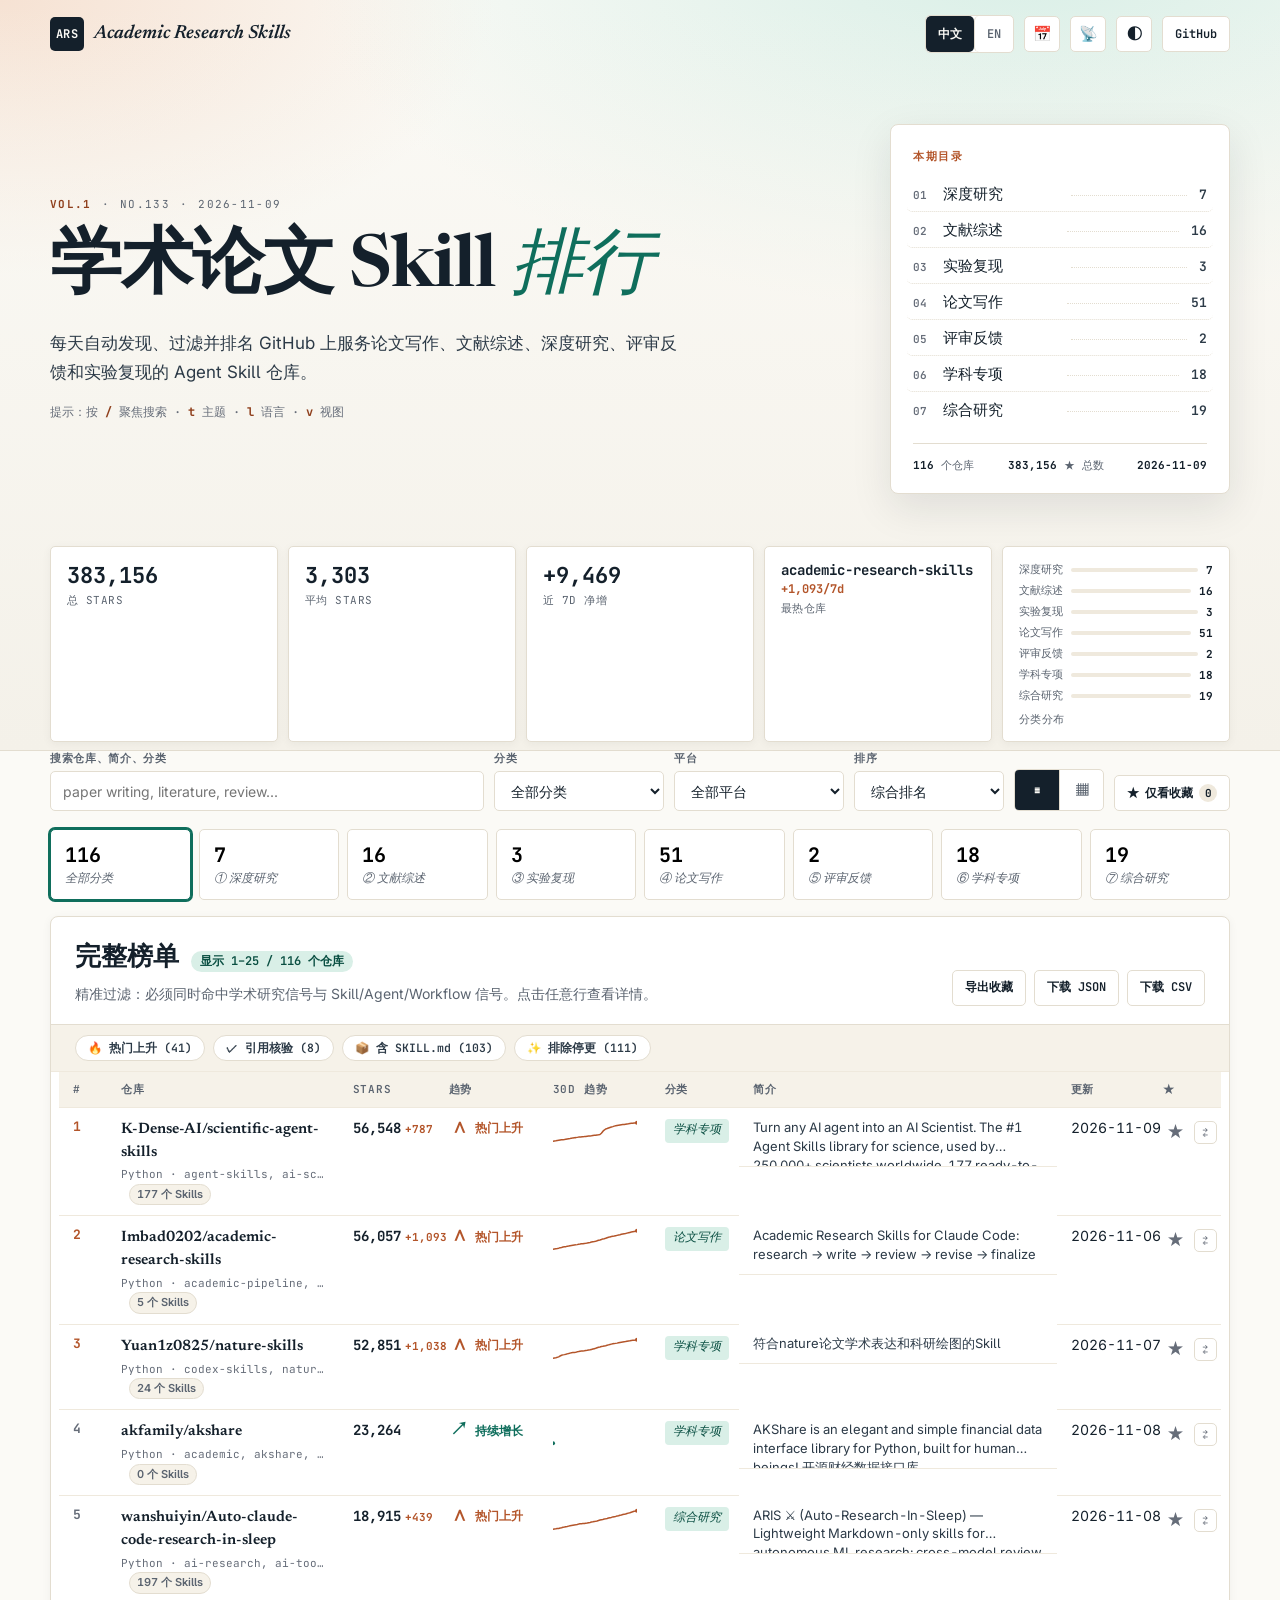
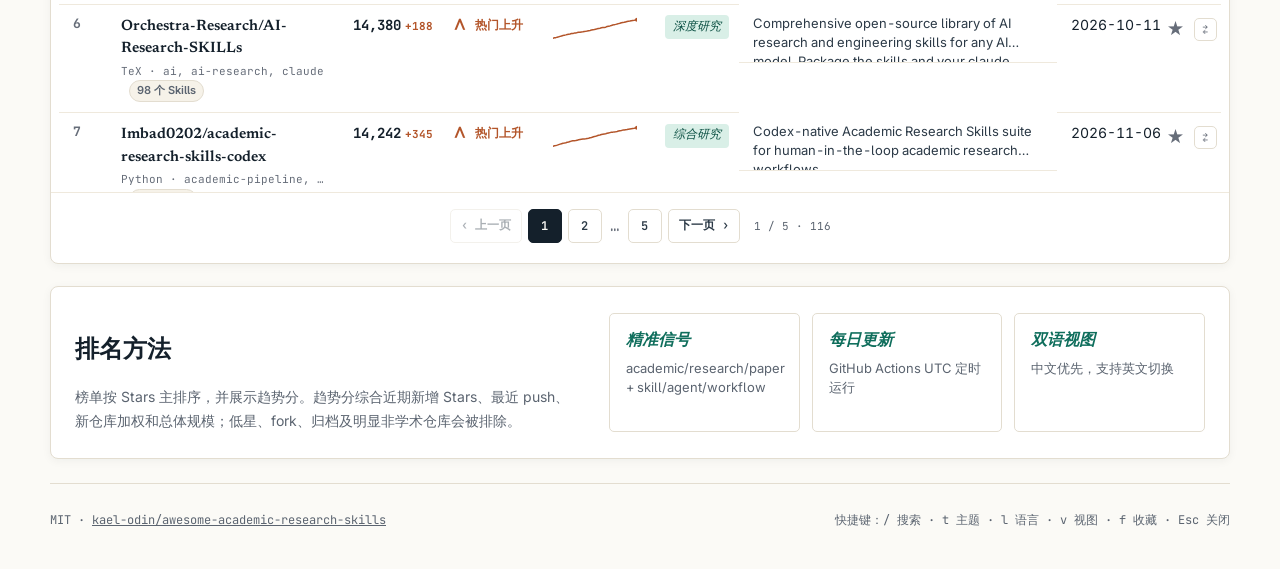
==== commit b94e8f5e: "fix: v2.4 theme bootstrap, pagination, focus and report chrome - Inline theme bootstrap before CSS; " ====
--- a/index.html
+++ b/index.html
@@ -3,6 +3,17 @@
   <head>
     <meta charset="utf-8" />
     <meta name="viewport" content="width=device-width, initial-scale=1" />
+    <!-- Theme bootstrap: run before the stylesheet so dark-mode visitors never get a light first paint. -->
+    <script>
+      (function () {
+        try {
+          var t = localStorage.getItem("ars-theme") || (matchMedia("(prefers-color-scheme: dark)").matches ? "dark" : "light");
+          document.documentElement.dataset.theme = t;
+          document.documentElement.style.colorScheme = t;
+          document.documentElement.classList.add("preload");
+        } catch (e) {}
+      })();
+    </script>
     <meta
       name="description"
       content="面向中文用户的学术论文与科研 Agent Skill 每日排行榜 — 自动发现、过滤并排名 GitHub 上的 Claude Code / Codex / OpenCode 科研 Skill 仓库。A daily ranking of academic & research agent skills on GitHub."
@@ -98,8 +109,8 @@
           <div class="toc-title" data-i18n="tocTitle">本期目录</div>
           <div class="toc-list" id="tocList"></div>
           <div class="toc-foot">
-            <span><b id="tocRepos">0</b> repos</span>
-            <span><b id="tocStars">0</b> ★ total</span>
+            <span><b id="tocRepos">0</b> <span data-i18n="repoUnit">个仓库</span></span>
+            <span><b id="tocStars">0</b> <span data-i18n="starsUnit">★ 总数</span></span>
             <span><b id="tocUpdated">—</b></span>
           </div>
         </div>
@@ -190,6 +201,7 @@
           </table>
           <div class="card-grid" id="cardGrid" hidden></div>
         </div>
+        <nav class="pagination" id="pagination" aria-label="分页"></nav>
         <p class="empty-state" id="emptyState" hidden data-i18n="empty">没有匹配当前筛选条件的仓库。</p>
       </section>
 
--- a/assets/styles.css
+++ b/assets/styles.css
@@ -8,13 +8,14 @@
    ============================================================ */
 
 :root {
+  color-scheme: light;
   /* palette — paper / ink (light, default) */
   --ars-bg: #fbfaf6;
   --ars-bg-tint: #f4f1e9;
   --ars-ink: #14202b;
   --ars-ink-soft: #2c3a47;
   --ars-muted: #5b6470;
-  --ars-faint: #8a8f99;
+  --ars-faint: #666d79;
   --ars-rule: #e3ddd0;
   --ars-rule-soft: #efe9dd;
   --ars-panel: #ffffff;
@@ -23,12 +24,13 @@
   --ars-teal-soft: #d9efe7;
   --ars-teal-deep: #0a4f42;
   --ars-ember: #b3552a;
+  --ars-ember-text: #8f3f1c;
   --ars-ember-soft: #f6e2d3;
   --ars-gold: #9a7218;
   --ars-shadow-1: 0 2px 10px rgba(20, 32, 43, 0.05);
   --ars-shadow-2: 0 14px 40px rgba(20, 32, 43, 0.10);
   --ars-shadow-hover: 0 20px 50px rgba(20, 32, 43, 0.14);
-  --ars-focus: rgba(15, 110, 92, 0.24);
+  --ars-focus: #0f6e5c;
   --ars-fav: #c4860f;
 
   /* scale */
@@ -52,12 +54,13 @@
 }
 
 [data-theme="dark"] {
+  color-scheme: dark;
   --ars-bg: #14171c;
   --ars-bg-tint: #181c22;
   --ars-ink: #e8e3d6;
   --ars-ink-soft: #d2cfc4;
   --ars-muted: #9a968a;
-  --ars-faint: #6b6860;
+  --ars-faint: #9d988c;
   --ars-rule: #2a2f37;
   --ars-rule-soft: #20242b;
   --ars-panel: #1a1e25;
@@ -66,16 +69,24 @@
   --ars-teal-soft: #0e3a35;
   --ars-teal-deep: #5eead4;
   --ars-ember: #e08a5b;
+  --ars-ember-text: var(--ars-ember);
   --ars-ember-soft: #3a2418;
   --ars-gold: #d6a64b;
   --ars-shadow-1: 0 2px 12px rgba(0, 0, 0, 0.30);
   --ars-shadow-2: 0 14px 40px rgba(0, 0, 0, 0.40);
   --ars-shadow-hover: 0 24px 55px rgba(0, 0, 0, 0.50);
-  --ars-focus: rgba(45, 212, 191, 0.30);
+  --ars-focus: #2dd4bf;
   --ars-fav: #fbbf24;
 }
 
 * { box-sizing: border-box; }
+
+[hidden] { display: none !important; }
+
+/* The theme bootstrap adds this before first paint; the body colour transition
+   stays off until assets finish loading, so a stored dark theme never fades
+   from paper white on arrival. */
+html.preload body { transition: none !important; }
 
 html { scroll-behavior: smooth; }
 
@@ -175,6 +186,8 @@
 }
 .seg button + button { border-left: 1px solid var(--ars-rule); }
 .seg button.active { background: var(--ars-ink); color: var(--ars-bg); }
+.seg-view { width: max-content; padding: 0; }
+.seg-view button { min-height: 40px; min-width: 44px; }
 
 .icon-button, .lang-button, .github-link, .data-link, .fav-toggle {
   border: 1px solid var(--ars-rule);
@@ -230,7 +243,7 @@
   color: var(--ars-muted);
   margin-bottom: 22px;
 }
-.masthead-eyebrow .vol { color: var(--ars-ember); font-weight: 700; }
+.masthead-eyebrow .vol { color: var(--ars-ember-text); font-weight: 700; }
 .masthead-eyebrow .sep { color: var(--ars-faint); }
 
 .hero h1 {
@@ -249,11 +262,11 @@
   margin: 22px 0 0; max-width: 640px;
   color: var(--ars-ink-soft); font-size: 17px; line-height: 1.7;
 }
-.hero-hint {
-  margin-top: 16px; color: var(--ars-faint); font-size: 12px;
+.hero p.hero-hint {
+  margin-top: 16px; color: var(--ars-faint); font-size: 12px; line-height: 1.5;
   font-family: var(--ars-mono);
 }
-.hero-hint b { color: var(--ars-ember); font-weight: 700; }
+.hero p.hero-hint b { color: var(--ars-ember-text); font-weight: 700; }
 
 /* "In this issue" panel — a table-of-contents */
 .hero-panel {
@@ -370,8 +383,8 @@
 .search-field, .select-field {
   display: grid; gap: 5px;
   color: var(--ars-muted);
-  font-family: var(--ars-mono); font-size: 10px; font-weight: 600;
-  letter-spacing: 0.08em; text-transform: uppercase;
+  font-family: var(--ars-mono); font-size: 11px; font-weight: 600;
+  letter-spacing: 0.06em; text-transform: uppercase;
 }
 input, select {
   width: 100%; min-height: 40px;
@@ -437,16 +450,28 @@
 .table-actions { display: flex; gap: 8px; flex-wrap: wrap; }
 
 .table-wrap { padding: 0 8px; overflow-x: auto; }
+.table-wrap.table-mode {
+  max-height: calc(100vh - 180px);
+  overflow: auto;
+}
 table {
-  width: 100%; min-width: 1080px; border-collapse: collapse;
-}
-th, td { padding: 13px 14px; border-bottom: 1px solid var(--ars-rule-soft); text-align: left; vertical-align: top; }
+  width: 100%; min-width: 1020px; border-collapse: collapse; table-layout: fixed;
+}
+th, td { padding: 10px 14px; border-bottom: 1px solid var(--ars-rule-soft); text-align: left; vertical-align: top; }
 th {
   color: var(--ars-muted); background: var(--ars-panel-2);
-  font-family: var(--ars-mono); font-size: 10px; font-weight: 600;
-  text-transform: uppercase; letter-spacing: 0.1em;
-  position: sticky; top: 0; z-index: 2;
-}
+  font-family: var(--ars-mono); font-size: 11px; font-weight: 600;
+  text-transform: uppercase; letter-spacing: 0.08em;
+  position: sticky; top: 0; z-index: 3;
+}
+th:nth-child(1), td:nth-child(1) { width: 48px; }
+th:nth-child(2), td:nth-child(2) { width: 20%; }
+th:nth-child(3), td:nth-child(3) { width: 96px; }
+th:nth-child(4), td:nth-child(4) { width: 104px; }
+th:nth-child(5), td:nth-child(5) { width: 112px; }
+th:nth-child(6), td:nth-child(6) { width: 88px; }
+th:nth-child(8), td:nth-child(8) { width: 92px; white-space: nowrap; }
+th:nth-child(9), td:nth-child(9) { width: 72px; }
 td { font-size: 14px; line-height: 1.45; }
 
 tbody tr { cursor: pointer; transition: background 0.12s; }
@@ -464,6 +489,7 @@
 .repo-meta {
   display: block; color: var(--ars-faint); margin-top: 4px;
   font-family: var(--ars-mono); font-size: 11px;
+  white-space: nowrap; overflow: hidden; text-overflow: ellipsis;
 }
 .stars {
   font-family: var(--ars-mono); font-weight: 700; white-space: nowrap;
@@ -507,14 +533,18 @@
   background: var(--ars-teal-soft);
 }
 [data-theme="dark"] .category-pill { color: var(--ars-teal); }
-.description-cell { max-width: 340px; color: var(--ars-ink-soft); font-size: 13px; }
+.description-cell {
+  max-width: none; color: var(--ars-ink-soft); font-size: 13px;
+  display: -webkit-box; -webkit-line-clamp: 2; -webkit-box-orient: vertical;
+  overflow: hidden;
+}
 
 .fav-star {
   appearance: none; border: 0; background: transparent;
-  color: var(--ars-rule); font-size: 17px; cursor: pointer;
+  color: var(--ars-faint); font-size: 17px; cursor: pointer;
   transition: transform 0.15s, color 0.15s; padding: 2px 4px;
 }
-.fav-star:hover { transform: scale(1.2); }
+.fav-star:hover { transform: scale(1.2); color: var(--ars-fav); }
 .fav-star.on { color: var(--ars-fav); }
 
 /* ---------- card view ---------- */
@@ -572,6 +602,34 @@
   padding: 40px 24px; color: var(--ars-muted); text-align: center;
   font-family: var(--ars-serif); font-style: italic; font-size: 16px;
 }
+
+/* ---------- pagination ---------- */
+.pagination {
+  display: flex; align-items: center; justify-content: center; gap: 6px;
+  flex-wrap: wrap; padding: 16px 24px 20px;
+  border-top: 1px solid var(--ars-rule-soft);
+}
+.page-btn {
+  min-height: 34px; min-width: 34px; padding: 0 10px;
+  border: 1px solid var(--ars-rule); border-radius: var(--ars-radius-sm);
+  background: var(--ars-panel); color: var(--ars-ink-soft);
+  font-family: var(--ars-mono); font-size: 12px; font-weight: 600;
+  cursor: pointer; transition: border-color 0.15s, color 0.15s, background 0.15s;
+}
+.page-btn:hover:not(:disabled) { border-color: var(--ars-teal); color: var(--ars-teal); }
+.page-btn.active {
+  background: var(--ars-ink); color: var(--ars-bg); border-color: var(--ars-ink);
+}
+.page-btn:disabled { opacity: 0.4; cursor: default; }
+.page-gap { color: var(--ars-faint); font-family: var(--ars-mono); padding: 0 2px; }
+.page-status {
+  margin-left: 8px; font-family: var(--ars-mono); font-size: 11px;
+  color: var(--ars-muted); font-variant-numeric: tabular-nums;
+}
+
+.muted { color: var(--ars-muted); }
+
+body.modal-open { overflow: hidden; }
 
 /* ---------- method ---------- */
 .method-section {
@@ -638,9 +696,9 @@
 }
 .drawer-field { margin-bottom: 18px; }
 .drawer-field .lbl {
-  color: var(--ars-ember); font-size: 10px;
+  color: var(--ars-ember); font-size: 11px;
   font-family: var(--ars-mono); font-weight: 700;
-  letter-spacing: 0.12em; text-transform: uppercase; margin-bottom: 6px;
+  letter-spacing: 0.1em; text-transform: uppercase; margin-bottom: 6px;
 }
 .drawer-field .val {
   color: var(--ars-ink); font-size: 14px; line-height: 1.65; word-break: break-word;
@@ -655,7 +713,7 @@
 }
 .sig-list { display: flex; flex-wrap: wrap; gap: 4px; }
 .sig-tag {
-  font-family: var(--ars-mono); font-size: 10px;
+  font-family: var(--ars-mono); font-size: 11px;
   padding: 2px 7px; border-radius: 3px;
   background: var(--ars-rule-soft); color: var(--ars-muted);
 }
@@ -714,7 +772,7 @@
 }
 .mini-badge.skills { color: var(--ars-muted); background: var(--ars-panel-2); }
 .mini-badge.cite { color: var(--ars-teal-deep); background: var(--ars-teal-soft); border-color: transparent; }
-.mini-badge.stale { color: var(--ars-ember); background: var(--ars-ember-soft); border-color: transparent; }
+.mini-badge.stale { color: var(--ars-ember-text); background: var(--ars-ember-soft); border-color: transparent; }
 
 /* ---------- row / card action buttons ---------- */
 .row-actions { white-space: nowrap; }
@@ -805,7 +863,55 @@
 .cmp-legend { display: inline-flex; align-items: center; gap: 6px; font-size: 12.5px; color: var(--ars-ink-soft); }
 .cmp-legend i { width: 14px; height: 3px; border-radius: 2px; display: inline-block; }
 
-/* ---------- animations ---------- */
+/* ---------- report pages (journal chrome) ---------- */
+.report-header {
+  width: min(960px, calc(100% - 40px));
+  margin: 0 auto;
+  display: flex; align-items: center; justify-content: space-between;
+  gap: 16px; padding: 16px 0;
+  border-bottom: 1px solid var(--ars-rule);
+}
+.report-header .brand { display: inline-flex; align-items: center; gap: 10px; text-decoration: none; }
+.report-header .brand-text { font-family: var(--ars-serif); font-style: italic; font-size: 17px; font-weight: 600; color: var(--ars-ink); }
+.report-header .report-actions { display: flex; align-items: center; gap: 8px; }
+.report-header a, .report-header button {
+  font-family: var(--ars-mono); font-size: 12px; font-weight: 600;
+  border: 1px solid var(--ars-rule); border-radius: var(--ars-radius-sm);
+  background: var(--ars-panel); color: var(--ars-ink);
+  padding: 6px 12px; text-decoration: none; cursor: pointer;
+}
+.report-header a:hover, .report-header button:hover { border-color: var(--ars-teal); }
+.report-main {
+  max-width: 960px; margin: 0 auto; padding: 36px 20px 64px;
+}
+.report-main h1 {
+  font-family: var(--ars-serif); font-weight: 600;
+  font-size: clamp(30px, 5vw, 46px); line-height: 1.1;
+  margin: 14px 0 8px; letter-spacing: -0.01em;
+}
+.report-main h2 {
+  font-family: var(--ars-serif); font-weight: 600; font-size: 22px;
+  margin: 36px 0 10px; padding-bottom: 8px;
+  border-bottom: 1px solid var(--ars-rule-soft);
+}
+.report-main p { line-height: 1.7; }
+.report-main nav { font-family: var(--ars-mono); font-size: 12px; color: var(--ars-muted); margin: 10px 0 4px; }
+.report-main nav a { color: var(--ars-teal); }
+.report-table { min-width: 560px; }
+.report-table th { position: static; font-size: 11px; }
+.report-table td { font-size: 13px; padding: 9px 12px; }
+.report-table td a { color: var(--ars-teal-deep); text-underline-offset: 3px; }
+[data-theme="dark"] .report-table td a { color: var(--ars-teal); }
+.report-footer {
+  width: min(960px, calc(100% - 40px));
+  margin: 24px auto 0; padding: 20px 0 40px;
+  border-top: 1px solid var(--ars-rule);
+  display: flex; gap: 20px; flex-wrap: wrap;
+  font-family: var(--ars-mono); font-size: 12px; color: var(--ars-muted);
+}
+.report-footer a { color: var(--ars-muted); }
+.report-footer a:hover { color: var(--ars-teal); }
+
 @keyframes fade-up {
   from { opacity: 0; transform: translateY(8px); }
   to { opacity: 1; transform: translateY(0); }
@@ -830,10 +936,22 @@
 @media (max-width: 760px) {
   .method-section { grid-template-columns: 1fr; }
   .controls { grid-template-columns: 1fr 1fr; }
-  .category-strip { grid-template-columns: repeat(2, minmax(0, 1fr)); }
+  .hero-panel { display: none; }
+  .hero { min-height: 0; padding: 34px 0 30px; }
+  .stat-strip { grid-template-columns: repeat(2, minmax(0, 1fr)); }
+  /* The mix card duplicates the category strip on phones; the strip itself
+     becomes a single swipeable row so the first result arrives sooner. */
+  .stat-card:last-child { display: none; }
+  .category-strip {
+    display: flex; overflow-x: auto; gap: 8px;
+    padding-bottom: 6px; scroll-snap-type: x proximity;
+  }
+  .category-card { flex: 0 0 auto; min-width: 116px; scroll-snap-align: start; }
   .method-grid { grid-template-columns: 1fr; }
   .table-header, .footer { align-items: flex-start; flex-direction: column; }
+  .table-wrap { max-height: none; }
   .drawer-inner { width: 100%; }
+  .seg-view { justify-self: start; }
 }
 @media (max-width: 560px) {
   .nav { align-items: flex-start; flex-direction: column; padding: 12px 0; gap: 10px; }
